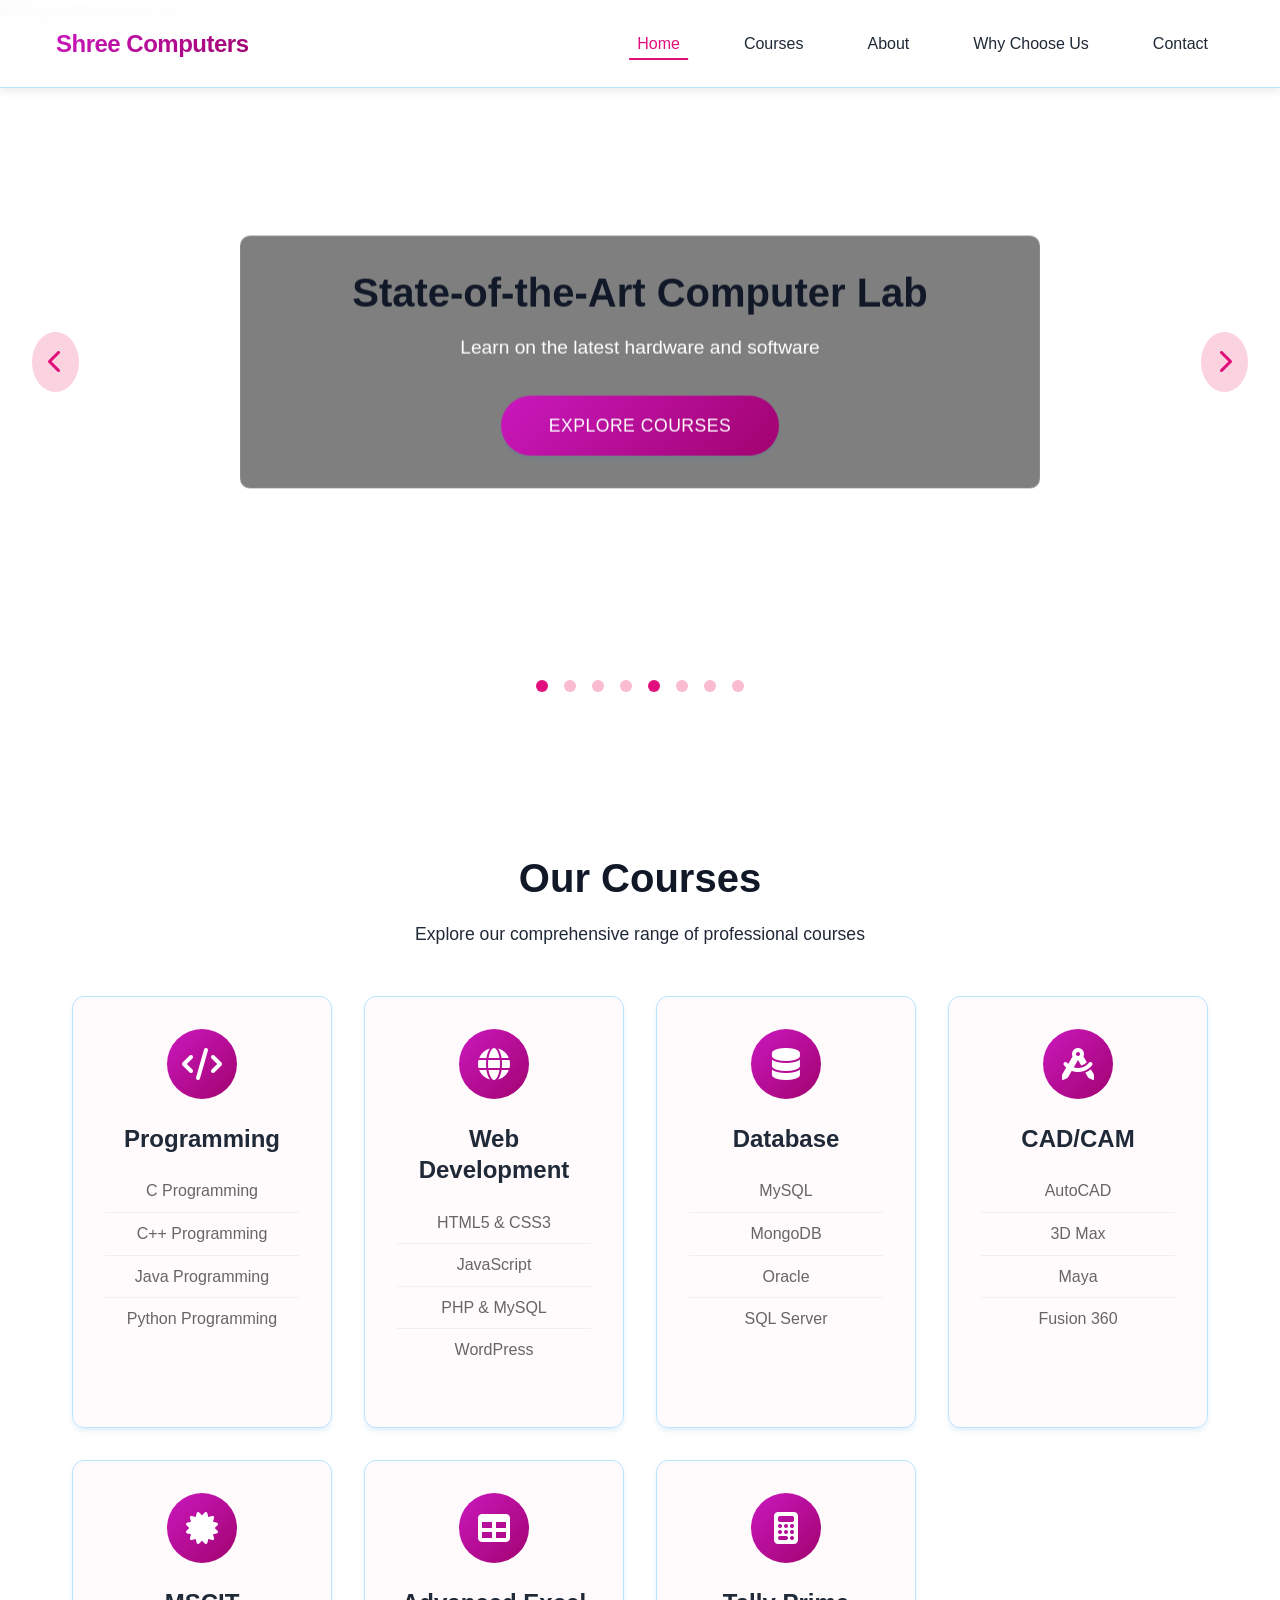
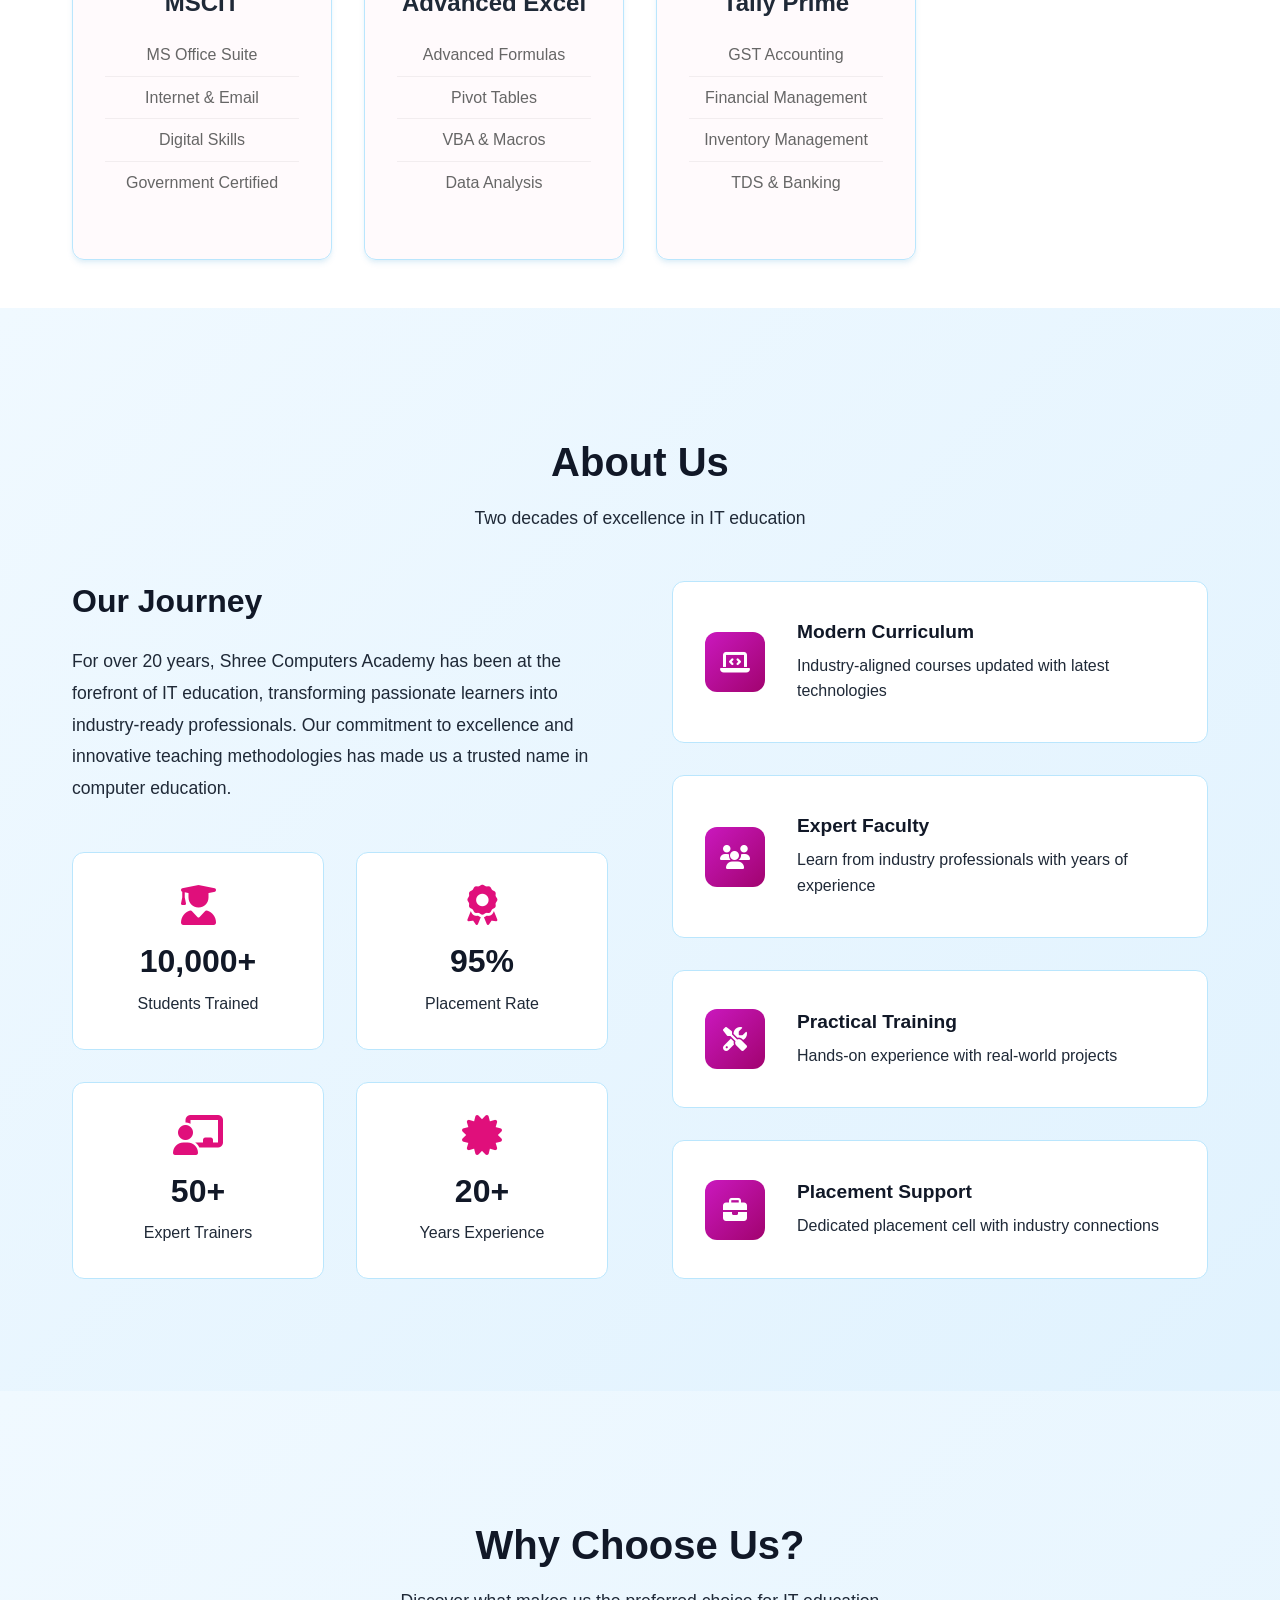
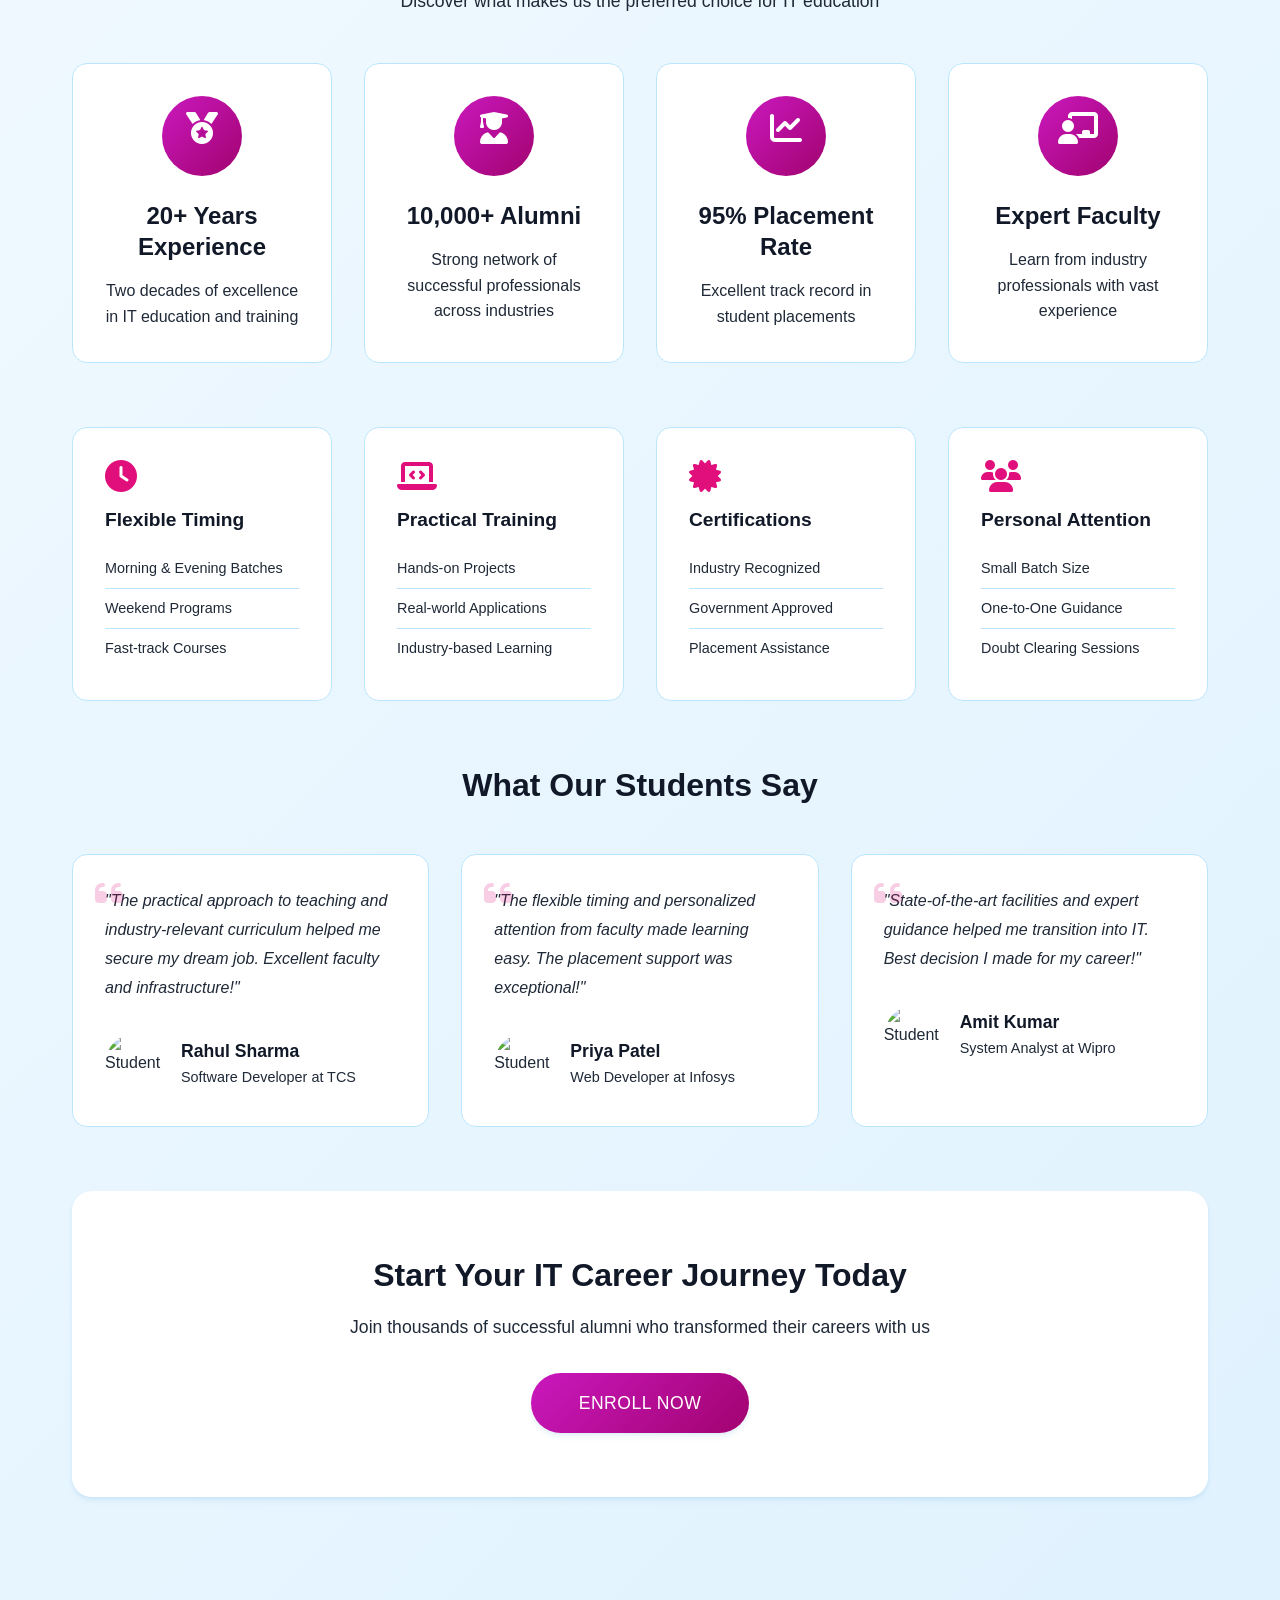
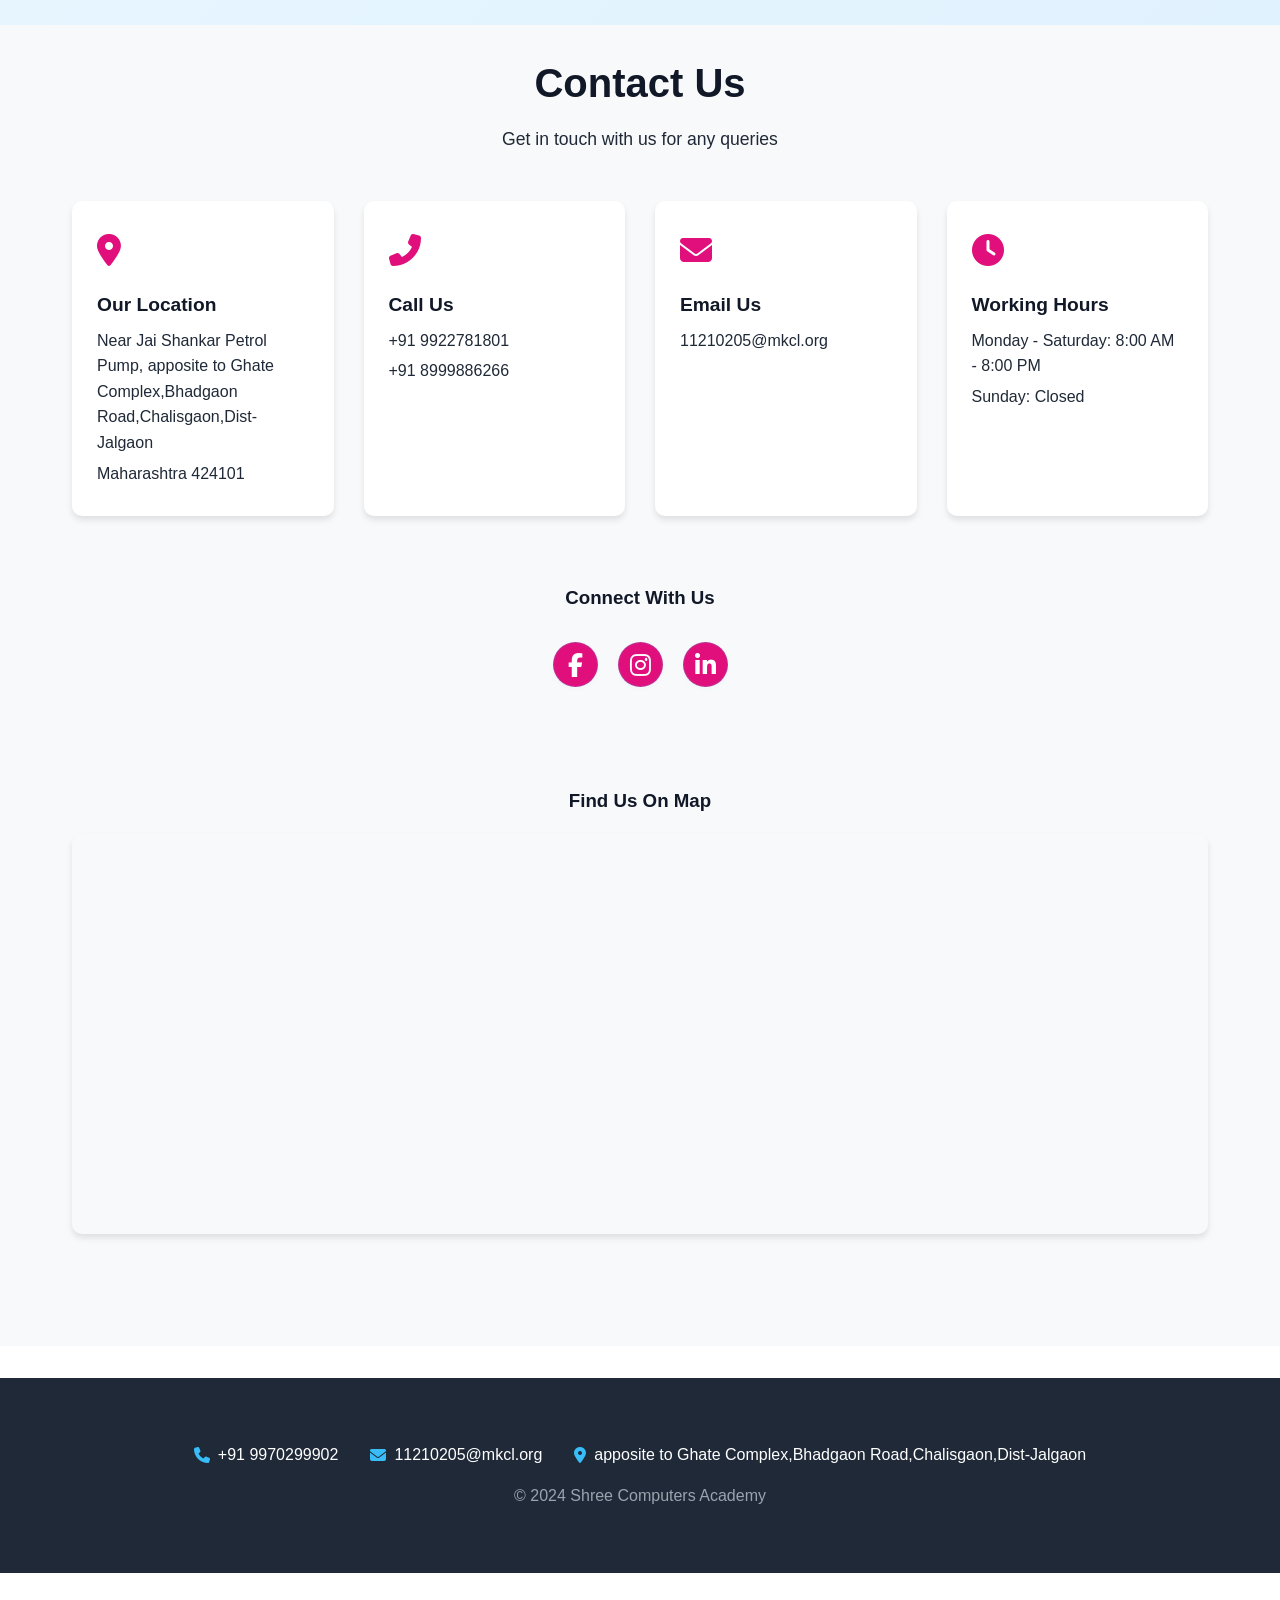
==== index.html @ 7643f3a6 "Add files via upload" ====
<!DOCTYPE html>
<html lang="en">
<head>
    <meta charset="UTF-8">
    <meta name="viewport" content="width=device-width, initial-scale=1.0">
    <title>Shree Computers Academy - Excellence in IT Education</title>
    <link rel="stylesheet" href="https://cdnjs.cloudflare.com/ajax/libs/font-awesome/6.5.1/css/all.min.css">
    <link rel="stylesheet" href="style.css">
</head>
<body>
    <!-- Navigation Bar -->
    <nav class="navbar">
        <div class="nav-container">
            <div class="logo">
                <h1>Shree Computers</h1>
            </div>
            <div class="menu-toggle" id="mobile-menu">
                <span></span>
                <span></span>
                <span></span>
            </div>
            <ul class="nav-menu">
                <li><a href="#home" class="active">Home</a></li>
                <li><a href="#courses">Courses</a></li>
                <li><a href="#about">About</a></li>
                <li><a href="#why-choose-us">Why Choose Us</a></li>
                <li><a href="#contact">Contact</a></li>
            </ul>
        </div>
    </nav>

    <!-- Hero Section with Image Slider -->
    <section class="hero" id="home">
        <div class="slider-container">
            <div class="slider">
                <div class="slide active">
                    <img src="https://images.unsplash.com/photo-1516321318423-f06f85e504b3" alt="Modern Computer Lab">
                    <div class="slide-content">
                        <h2>State-of-the-Art Computer Lab</h2>
                        <p>Learn on the latest hardware and software</p>
                        <a href="#courses" class="cta-button">Explore Courses</a>
                    </div>
                </div>
                <div class="slide">
                    <img src="https://images.unsplash.com/photo-1531297484001-80022131f5a1" alt="Modern Laptops">
                    <div class="slide-content">
                        <h2>Advanced Technology</h2>
                        <p>Experience hands-on learning with modern equipment</p>
                        <a href="#about" class="cta-button">Learn More</a>
                    </div>
                </div>
                <div class="slide">
                    <img src="https://images.unsplash.com/photo-1523240795612-9a054b0db644" alt="Students Learning">
                    <div class="slide-content">
                        <h2>Expert Guidance</h2>
                        <p>Learn from industry professionals</p>
                        <a href="#why-choose-us" class="cta-button">View Why Choose Us</a>
                    </div>
                </div>
                <div class="slide">
                    <img src="https://images.unsplash.com/photo-1581092160607-ee22621dd758" alt="Computer Training Lab">
                    <div class="slide-content">
                        <h2>Professional Training Environment</h2>
                        <p>Modern facilities for better learning</p>
                        <a href="#contact" class="cta-button">Contact Us</a>
                    </div>
                </div>
            </div>
            <button class="slider-btn prev"><i class="fas fa-chevron-left"></i></button>
            <button class="slider-btn next"><i class="fas fa-chevron-right"></i></button>
            <div class="slider-dots"></div>
        </div>
    </section>

    <!-- Courses Section -->
    <section id="courses" class="courses-section">
        <div class="container">
            <h2 class="section-title">Our Courses</h2>
            <p class="section-subtitle">Explore our comprehensive range of professional courses</p>
            
            <div class="courses-grid">
                <div class="course-card">
                    <div class="course-icon">
                        <i class="fas fa-code"></i>
                    </div>
                    <h3>Programming</h3>
                    <ul class="course-features">
                        <li>C Programming</li>
                        <li>C++ Programming</li>
                        <li>Java Programming</li>
                        <li>Python Programming</li>
                    </ul>
                </div>

                <div class="course-card">
                    <div class="course-icon">
                        <i class="fas fa-globe"></i>
                    </div>
                    <h3>Web Development</h3>
                    <ul class="course-features">
                        <li>HTML5 & CSS3</li>
                        <li>JavaScript</li>
                        <li>PHP & MySQL</li>
                        <li>WordPress</li>
                    </ul>
                </div>

                <div class="course-card">
                    <div class="course-icon">
                        <i class="fas fa-database"></i>
                    </div>
                    <h3>Database</h3>
                    <ul class="course-features">
                        <li>MySQL</li>
                        <li>MongoDB</li>
                        <li>Oracle</li>
                        <li>SQL Server</li>
                    </ul>
                </div>

                <div class="course-card">
                    <div class="course-icon">
                        <i class="fas fa-drafting-compass"></i>
                    </div>
                    <h3>CAD/CAM</h3>
                    <ul class="course-features">
                        <li>AutoCAD</li>
                        <li>3D Max</li>
                        <li>Maya</li>
                        <li>Fusion 360</li>
                    </ul>
                </div>

                <div class="course-card">
                    <div class="course-icon">
                        <i class="fas fa-certificate"></i>
                    </div>
                    <h3>MSCIT</h3>
                    <ul class="course-features">
                        <li>MS Office Suite</li>
                        <li>Internet & Email</li>
                        <li>Digital Skills</li>
                        <li>Government Certified</li>
                    </ul>
                </div>

                <div class="course-card">
                    <div class="course-icon">
                        <i class="fas fa-table"></i>
                    </div>
                    <h3>Advanced Excel</h3>
                    <ul class="course-features">
                        <li>Advanced Formulas</li>
                        <li>Pivot Tables</li>
                        <li>VBA & Macros</li>
                        <li>Data Analysis</li>
                    </ul>
                </div>

                <div class="course-card">
                    <div class="course-icon">
                        <i class="fas fa-calculator"></i>
                    </div>
                    <h3>Tally Prime</h3>
                    <ul class="course-features">
                        <li>GST Accounting</li>
                        <li>Financial Management</li>
                        <li>Inventory Management</li>
                        <li>TDS & Banking</li>
                    </ul>
                </div>
            </div>
        </div>
    </section>

    <!-- About Section -->
    <section id="about" class="about-section">
        <div class="container">
            <h2 class="section-title">About Us</h2>
            <p class="section-subtitle">Two decades of excellence in IT education</p>

            <div class="about-grid">
                <!-- Experience Column -->
                <div class="about-content">
                    <h3>Our Journey</h3>
                    <p class="about-description">
                        For over 20 years, Shree Computers Academy has been at the forefront of IT education, 
                        transforming passionate learners into industry-ready professionals. Our commitment to 
                        excellence and innovative teaching methodologies has made us a trusted name in computer education.
                    </p>
                    
                    <div class="achievements">
                        <div class="achievement-card">
                            <i class="fas fa-user-graduate"></i>
                            <h4>10,000+</h4>
                            <p>Students Trained</p>
                        </div>
                        <div class="achievement-card">
                            <i class="fas fa-award"></i>
                            <h4>95%</h4>
                            <p>Placement Rate</p>
                        </div>
                        <div class="achievement-card">
                            <i class="fas fa-chalkboard-teacher"></i>
                            <h4>50+</h4>
                            <p>Expert Trainers</p>
                        </div>
                        <div class="achievement-card">
                            <i class="fas fa-certificate"></i>
                            <h4>20+</h4>
                            <p>Years Experience</p>
                        </div>
                    </div>
                </div>

                <!-- Features Column -->
                <div class="about-features">
                    <div class="feature-card">
                        <div class="feature-icon">
                            <i class="fas fa-laptop-code"></i>
                        </div>
                        <div class="feature-content">
                            <h4>Modern Curriculum</h4>
                            <p>Industry-aligned courses updated with latest technologies</p>
                        </div>
                    </div>

                    <div class="feature-card">
                        <div class="feature-icon">
                            <i class="fas fa-users"></i>
                        </div>
                        <div class="feature-content">
                            <h4>Expert Faculty</h4>
                            <p>Learn from industry professionals with years of experience</p>
                        </div>
                    </div>

                    <div class="feature-card">
                        <div class="feature-icon">
                            <i class="fas fa-tools"></i>
                        </div>
                        <div class="feature-content">
                            <h4>Practical Training</h4>
                            <p>Hands-on experience with real-world projects</p>
                        </div>
                    </div>

                    <div class="feature-card">
                        <div class="feature-icon">
                            <i class="fas fa-briefcase"></i>
                        </div>
                        <div class="feature-content">
                                <h4>Placement Support</h4>
                            <p>Dedicated placement cell with industry connections</p>
                        </div>
                    </div>
                </div>
            </div>

            
    </section>

    <!-- Why Choose Us Section -->
    <section id="why-choose-us" class="why-choose-section">
        <div class="container">
            <h2 class="section-title">Why Choose Us?</h2>
            <p class="section-subtitle">Discover what makes us the preferred choice for IT education</p>

            <!-- Key Benefits -->
            <div class="benefits-container">
                <div class="benefits-grid">
                    <div class="benefit-card">
                        <div class="benefit-icon">
                            <i class="fas fa-medal"></i>
                        </div>
                        <h3>20+ Years Experience</h3>
                        <p>Two decades of excellence in IT education and training</p>
                    </div>

                    <div class="benefit-card">
                        <div class="benefit-icon">
                            <i class="fas fa-user-graduate"></i>
                        </div>
                        <h3>10,000+ Alumni</h3>
                        <p>Strong network of successful professionals across industries</p>
                    </div>

                    <div class="benefit-card">
                        <div class="benefit-icon">
                            <i class="fas fa-chart-line"></i>
                        </div>
                        <h3>95% Placement Rate</h3>
                        <p>Excellent track record in student placements</p>
                    </div>

                    <div class="benefit-card">
                        <div class="benefit-icon">
                            <i class="fas fa-chalkboard-teacher"></i>
                        </div>
                        <h3>Expert Faculty</h3>
                        <p>Learn from industry professionals with vast experience</p>
                    </div>
                </div>
            </div>

            <!-- Features Grid -->
            <div class="features-container">
                <div class="features-grid">
                    <div class="feature-item">
                        <i class="fas fa-clock"></i>
                        <h4>Flexible Timing</h4>
                        <ul>
                            <li>Morning & Evening Batches</li>
                            <li>Weekend Programs</li>
                            <li>Fast-track Courses</li>
                        </ul>
                    </div>

                    <div class="feature-item">
                        <i class="fas fa-laptop-code"></i>
                        <h4>Practical Training</h4>
                        <ul>
                            <li>Hands-on Projects</li>
                            <li>Real-world Applications</li>
                            <li>Industry-based Learning</li>
                        </ul>
                    </div>

                    <div class="feature-item">
                        <i class="fas fa-certificate"></i>
                        <h4>Certifications</h4>
                        <ul>
                            <li>Industry Recognized</li>
                            <li>Government Approved</li>
                            <li>Placement Assistance</li>
                        </ul>
                    </div>

                    <div class="feature-item">
                        <i class="fas fa-users"></i>
                        <h4>Personal Attention</h4>
                        <ul>
                            <li>Small Batch Size</li>
                            <li>One-to-One Guidance</li>
                            <li>Doubt Clearing Sessions</li>
                        </ul>
                    </div>
                </div>
            </div>

            <!-- Testimonial Section -->
            <div class="testimonials">
                <h3>What Our Students Say</h3>
                <div class="testimonials-grid">
                    <div class="testimonial-card">
                        <div class="testimonial-content">
                            <i class="fas fa-quote-left"></i>
                            <p>"The practical approach to teaching and industry-relevant curriculum helped me secure my dream job. Excellent faculty and infrastructure!"</p>
                        </div>
                        <div class="testimonial-author">
                            <img src="https://randomuser.me/api/portraits/men/1.jpg" alt="Student">
                            <div class="author-info">
                                <h4>Rahul Sharma</h4>
                                <p>Software Developer at TCS</p>
                            </div>
                        </div>
                    </div>

                    <div class="testimonial-card">
                        <div class="testimonial-content">
                            <i class="fas fa-quote-left"></i>
                            <p>"The flexible timing and personalized attention from faculty made learning easy. The placement support was exceptional!"</p>
                        </div>
                        <div class="testimonial-author">
                            <img src="https://randomuser.me/api/portraits/women/1.jpg" alt="Student">
                            <div class="author-info">
                                <h4>Priya Patel</h4>
                                <p>Web Developer at Infosys</p>
                            </div>
                        </div>
                    </div>

                    <div class="testimonial-card">
                        <div class="testimonial-content">
                            <i class="fas fa-quote-left"></i>
                            <p>"State-of-the-art facilities and expert guidance helped me transition into IT. Best decision I made for my career!"</p>
                        </div>
                        <div class="testimonial-author">
                            <img src="https://randomuser.me/api/portraits/men/2.jpg" alt="Student">
                            <div class="author-info">
                                <h4>Amit Kumar</h4>
                                <p>System Analyst at Wipro</p>
                            </div>
                        </div>
                    </div>
                </div>
            </div>

            <!-- Call to Action -->
            <div class="cta-container">
                <h3>Start Your IT Career Journey Today</h3>
                <p>Join thousands of successful alumni who transformed their careers with us</p>
                <a href="#contact" class="cta-button">Enroll Now</a>
            </div>
        </div>
    </section>

    <!-- Contact Section -->
    <section id="contact" class="contact-section">
        <div class="container">
            <h2 class="section-title">Contact Us</h2>
            <p class="section-subtitle">Get in touch with us for any queries</p>

            <div class="contact-wrapper">
                <!-- Contact Information Cards -->
                <div class="contact-info-grid">
                    <div class="info-card">
                        <div class="info-icon">
                            <i class="fas fa-map-marker-alt"></i>
                        </div>
                        <div class="info-content">
                            <h3>Our Location</h3>
                            <p>Near Jai Shankar Petrol Pump, apposite to Ghate Complex,Bhadgaon Road,Chalisgaon,Dist-Jalgaon</p>
                            <p>Maharashtra 424101</p>
                        </div>
                    </div>

                    <div class="info-card">
                        <div class="info-icon">
                            <i class="fas fa-phone-alt"></i>
                        </div>
                        <div class="info-content">
                            <h3>Call Us</h3>
                            <p>+91 9922781801</p>
                            <p>+91 8999886266</p>
                        </div>
                    </div>

                    <div class="info-card">
                        <div class="info-icon">
                            <i class="fas fa-envelope"></i>
                        </div>
                        <div class="info-content">
                            <h3>Email Us</h3>
                            <p>11210205@mkcl.org</p>
                            
                        </div>
                    </div>

                    <div class="info-card">
                        <div class="info-icon">
                            <i class="fas fa-clock"></i>
                        </div>
                        <div class="info-content">
                            <h3>Working Hours</h3>
                            <p>Monday - Saturday: 8:00 AM - 8:00 PM</p>
                            <p>Sunday: Closed</p>
                        </div>
                    </div>
                </div>

                <!-- Social Media Links -->
                <div class="social-media-section">
                    <h3>Connect With Us</h3>
                    <div class="social-links">
                        <a href="#" class="social-link" title="Facebook">
                            <i class="fab fa-facebook-f"></i>
                        </a>
                        <a href="#" class="social-link" title="Instagram">
                            <i class="fab fa-instagram"></i>
                        </a>
                       
                        <a href="#" class="social-link" title="LinkedIn">
                            <i class="fab fa-linkedin-in"></i>
                        </a>
                       
                    </div>
                </div>

                <!-- Map Section -->
                <div class="map-section">
                    <h3>Find Us On Map</h3>
                    <div class="map-container">
                        <iframe 
                            src="https://www.google.com/maps/embed?pb=!1m18!1m12!1m3!1d3721.1234567890123!2d72.12345678901234!3d21.123456789012345!2m3!1f0!2f0!3f0!3m2!1i1024!2i768!4f13.1!3m3!1m2!1s0x0%3A0x0!2zMjHCsDA3JzM0LjQiTiA3MsKwMDcnNDUuNiJF!5e0!3m2!1sen!2sin!4v1234567890123!5m2!1sen!2sin" 
                            width="100%" 
                            height="400" 
                            style="border:0;" 
                            allowfullscreen="" 
                            loading="lazy" 
                            referrerpolicy="no-referrer-when-downgrade">
                        </iframe>
                    </div>
                </div>
            </div>
        </div>
    </section>

    <!-- Simple Footer -->
    <footer class="simple-footer">
        <div class="container">
            <div class="footer-info">
                <p><i class="fas fa-phone"></i> +91 9970299902</p>
                <p><i class="fas fa-envelope"></i> 11210205@mkcl.org</p>
                <p><i class="fas fa-map-marker-alt"></i> apposite to Ghate Complex,Bhadgaon Road,Chalisgaon,Dist-Jalgaon</p>
            </div>
            <p class="copyright">&copy; 2024 Shree Computers Academy</p>
        </div>
    </footer>

    <script src="script.js"></script>
</body>
</html>
---- style.css ----
/* CSS Variables */
:root {
    --primary-color: #e00f7b;
    /* --primary-color: #0284c7; */
    --secondary-color: #870b68;
    --accent-color: #8b1142;
    --text-color: #1f2937;
    --light-text: #ffffff;
    --dark-color: #111827;
    --background-color: #f0f9ff;
    --light-bg: #e0f2fe;
    --border-color: #bae6fd;
    --success-color: #10b981;
    --warning-color: #f59e0b;
    --error-color: #ef4444;
    --gradient-start: #ca18be;
    --gradient-end: #a1036f;
    --gradient-accent: #7d0c77;
    --card-shadow: 0 4px 6px -1px rgba(2, 132, 199, 0.1), 0 2px 4px -1px rgba(2, 132, 199, 0.06);
    --hover-shadow: 0 10px 15px -3px rgba(2, 132, 199, 0.1), 0 4px 6px -2px rgba(2, 132, 199, 0.05);
    --transition: all 0.3s ease-in-out;
}

/* Enhanced Typography */
body {
    font-family: 'Inter', 'Segoe UI', Tahoma, Geneva, Verdana, sans-serif;
    line-height: 1.6;
    color: var(--text-color);
    background-color: #ffffff;
}

h1, h2, h3, h4, h5, h6 {
    font-weight: 600;
    line-height: 1.3;
    color: var(--dark-color);
}

/* Professional Navbar */
.navbar {
    background-color: rgba(255, 255, 255, 0.98);
    box-shadow: 0 2px 10px rgba(0, 0, 0, 0.05);
    padding: 0.75rem 0;
}

.nav-container {
    max-width: 1280px;
    padding: 0 2rem;
}

.logo h1 {
    font-size: 1.75rem;
    letter-spacing: -0.5px;
}

.nav-menu a {
    font-weight: 500;
    padding: 0.5rem 1rem;
    border-radius: 6px;
    transition: all 0.3s ease;
}

.nav-menu a:hover {
    background-color: var(--background-color);
    color: var(--primary-color);
}

/* Enhanced Hero Section */
.hero {
    height: 85vh;
    min-height: 600px;
}

.slide-content {
    max-width: 900px;
    background: rgba(0, 0, 0, 0.4);
    backdrop-filter: blur(8px);
    border: 1px solid rgba(255, 255, 255, 0.1);
    padding: 2.5rem;
}

.slide-content h2 {
    font-size: 3rem;
    font-weight: 700;
    margin-bottom: 1.5rem;
    line-height: 1.2;
}

.slide-content p {
    font-size: 1.25rem;
    margin-bottom: 2rem;
    opacity: 0.9;
}

/* Professional Course Cards */
.course-card {
    background: #ffffff;
    border-radius: 12px;
    padding: 2rem;
    transition: all 0.3s ease;
    border: 1px solid var(--border-color);
}

.course-card:hover {
    transform: translateY(-5px);
    box-shadow: var(--hover-shadow);
}

.course-icon {
    width: 80px;
    height: 80px;
    margin-bottom: 2rem;
}

.course-card h3 {
    font-size: 1.5rem;
    margin-bottom: 1.5rem;
    color: var(--dark-color);
}

.course-features {
    margin-bottom: 2rem;
}

.course-features li {
    padding: 0.75rem 0;
    color: var(--text-color);
    border-bottom: 1px solid var(--border-color);
}

.course-features li:last-child {
    border-bottom: none;
}

/* Professional Footer */
.footer {
    background: linear-gradient(135deg, #f8fafc 0%, #f1f5f9 100%);
    padding-top: 5rem;
}

.footer-section {
    background: #ffffff;
    border-radius: 16px;
    padding: 2rem;
    box-shadow: var(--card-shadow);
}

.footer-logo h2 {
    font-size: 2rem;
    margin-bottom: 1rem;
}

.contact-info p {
    display: flex;
    align-items: center;
    gap: 1rem;
    margin-bottom: 1rem;
}

.social-links {
    display: flex;
    gap: 1rem;
    margin-top: 2rem;
}

.social-link {
    width: 45px;
    height: 45px;
    border-radius: 12px;
    background: var(--background-color);
    display: flex;
    align-items: center;
    justify-content: center;
    transition: all 0.3s ease;
}

.social-link:hover {
    background: var(--primary-color);
    color: white;
    transform: translateY(-3px);
}

.footer-bottom {
    margin-top: 4rem;
    padding: 2rem 0;
    border-top: 1px solid var(--border-color);
}

/* Responsive Improvements */
@media (max-width: 768px) {
    .nav-container {
        padding: 0 1rem;
    }

    .slide-content {
        padding: 2rem;
        width: 90%;
    }

    .slide-content h2 {
        font-size: 2rem;
    }

    .footer-section {
        margin-bottom: 2rem;
    }
}

/* Button Styles */
.cta-button {
    padding: 1rem 2rem;
    font-weight: 500;
    border-radius: 8px;
    text-transform: uppercase;
    letter-spacing: 0.5px;
    font-size: 0.9rem;
}

/* Section Titles */
.section-title {
    font-size: 2.5rem;
    font-weight: 700;
    margin-bottom: 1rem;
    text-align: center;
}

.section-subtitle {
    font-size: 1.1rem;
    color: #64748b;
    text-align: center;
    max-width: 700px;
    margin: 0 auto 4rem;
}

/* Container Width */
.container {
    max-width: 1280px;
    margin: 0 auto;
    padding: 0 2rem;
}

/* Section Spacing */
section {
    padding: 6rem 0;
}

/* Reset and Base Styles */
* {
    margin: 0;
    padding: 0;
    box-sizing: border-box;
}

body {
    line-height: 1.6;
    color: var(--text-color);
    overflow-x: hidden;
}

/* Navbar Styles */
.navbar {
    position: fixed;
    top: 0;
    left: 0;
    width: 100%;
    background-color: rgba(255, 255, 255, 0.95);
    box-shadow: 0 2px 10px rgba(0, 0, 0, 0.1);
    z-index: 1000;
    backdrop-filter: blur(10px);
    border-bottom: 1px solid var(--border-color);
}

.nav-container {
    max-width: 1200px;
    margin: 0 auto;
    padding: 1rem;
    display: flex;
    justify-content: space-between;
    align-items: center;
}

.logo h1 {
    font-size: 1.5rem;
    color: var(--primary-color);
    font-weight: 700;
    background: linear-gradient(135deg, var(--gradient-start) 0%, var(--gradient-end) 100%);
    -webkit-background-clip: text;
    -webkit-text-fill-color: transparent;
}

.nav-menu {
    display: flex;
    list-style: none;
    gap: 2rem;
}

.nav-menu a {
    text-decoration: none;
    color: var(--text-color);
    font-weight: 500;
    transition: var(--transition);
    position: relative;
}

.nav-menu a::after {
    content: '';
    position: absolute;
    bottom: -5px;
    left: 0;
    width: 0;
    height: 2px;
    background-color: var(--primary-color);
    transition: var(--transition);
}

.nav-menu a:hover::after,
.nav-menu a.active::after {
    width: 100%;
}

.menu-toggle {
    display: none;
    flex-direction: column;
    gap: 6px;
    cursor: pointer;
}

.menu-toggle span {
    width: 30px;
    height: 2px;
    background-color: var(--text-color);
    transition: var(--transition);
}

/* Hero Section and Slider Styles */
.hero {
    height: 100vh;
    position: relative;
    overflow: hidden;
}

.slider-container {
    width: 100%;
    height: 100%;
    position: relative;
}

.slider {
    width: 100%;
    height: 100%;
    position: relative;
}

.slide {
    position: absolute;
    top: 0;
    left: 0;
    width: 100%;
    height: 100%;
    opacity: 0;
    transition: opacity 0.5s ease-in-out;
}

.slide.active {
    opacity: 1;
}

.slide img {
    width: 100%;
    height: 100%;
    object-fit: cover;
}

.slide-content {
    position: absolute;
    top: 50%;
    left: 50%;
    transform: translate(-50%, -50%);
    text-align: center;
    color: var(--light-text);
    max-width: 800px;
    width: 90%;
    padding: 2rem;
    background: rgba(0, 0, 0, 0.5);
    border-radius: 10px;
    backdrop-filter: blur(5px);
}

.slide-content h2 {
    font-size: 2.5rem;
    margin-bottom: 1rem;
    animation: slideUp 0.5s ease forwards;
}

.slide-content p {
    font-size: 1.2rem;
    margin-bottom: 2rem;
    animation: slideUp 0.5s ease forwards;
    animation-delay: 0.2s;
}

.cta-button {
    display: inline-block;
    padding: 1rem 2rem;
    background: linear-gradient(135deg, var(--gradient-start) 0%, var(--gradient-end) 100%);
    color: var(--light-text);
    text-decoration: none;
    border-radius: 5px;
    transition: var(--transition);
    animation: slideUp 0.5s ease forwards;
    animation-delay: 0.4s;
    border: none;
    box-shadow: var(--card-shadow);
}

.cta-button:hover {
    background: linear-gradient(135deg, var(--gradient-end) 0%, var(--gradient-start) 100%);
    box-shadow: var(--hover-shadow);
    transform: translateY(-2px);
}

.slider-btn {
    position: absolute;
    top: 50%;
    transform: translateY(-50%);
    background: rgba(233, 30, 99, 0.2);
    color: var(--primary-color);
    padding: 1rem;
    border: none;
    cursor: pointer;
    font-size: 1.5rem;
    border-radius: 50%;
    backdrop-filter: blur(5px);
    transition: var(--transition);
}

.slider-btn:hover {
    background: var(--primary-color);
    color: white;
}

.prev {
    left: 2rem;
}

.next {
    right: 2rem;
}

.slider-dots {
    position: absolute;
    bottom: 2rem;
    left: 50%;
    transform: translateX(-50%);
    display: flex;
    gap: 1rem;
}

.dot {
    width: 12px;
    height: 12px;
    background: rgba(233, 30, 99, 0.3);
    border-radius: 50%;
    cursor: pointer;
    transition: var(--transition);
}

.dot.active {
    background: var(--primary-color);
}

/* Animations */
@keyframes slideUp {
    from {
        opacity: 0;
        transform: translateY(30px);
    }
    to {
        opacity: 1;
        transform: translateY(0);
    }
}

/* Responsive Design */
@media (max-width: 768px) {
    .menu-toggle {
        display: flex;
    }

    .nav-menu {
        position: fixed;
        top: 70px;
        left: -100%;
        width: 100%;
        height: calc(100vh - 70px);
        background-color: rgba(255, 255, 255, 0.95);
        flex-direction: column;
        align-items: center;
        padding: 2rem;
        transition: var(--transition);
        backdrop-filter: blur(10px);
    }

    .nav-menu.active {
        left: 0;
    }

    .slide-content h2 {
        font-size: 2rem;
    }

    .slide-content p {
        font-size: 1rem;
    }

    .slider-btn {
        padding: 0.8rem;
        font-size: 1.2rem;
    }
}

/* Container */
.container {
    max-width: 1200px;
    margin: 0 auto;
    padding: 2rem;
}

/* Section Styles */
.section-title {
    text-align: center;
    font-size: 2.5rem;
    color: var(--dark-color);
    margin-bottom: 1rem;
}

.section-subtitle {
    text-align: center;
    font-size: 1.1rem;
    color: var(--text-color);
    margin-bottom: 3rem;
}

/* Courses Section */
.courses {
    padding: 6rem 0;
    background-color: transparent;
}

.courses-grid {
    display: grid;
    grid-template-columns: repeat(auto-fit, minmax(250px, 1fr));
    gap: 2rem;
    margin-top: 3rem;
}

.course-card {
    background: #ffffff;
    border-radius: 12px;
    padding: 2rem;
    text-align: center;
    box-shadow: var(--card-shadow);
    transition: var(--transition);
    border: 1px solid var(--border-color);
}

.course-card:hover {
    transform: translateY(-5px);
    box-shadow: var(--hover-shadow);
    border-color: var(--accent-color);
}

.course-icon {
    width: 70px;
    height: 70px;
    background: linear-gradient(135deg, var(--gradient-start) 0%, var(--gradient-end) 100%);
    border-radius: 50%;
    display: flex;
    align-items: center;
    justify-content: center;
    margin: 0 auto 1.5rem;
}

.course-icon i {
    font-size: 2rem;
    color: white;
}

.course-card h3 {
    color: var(--text-color);
    font-size: 1.5rem;
    margin-bottom: 1rem;
}

.course-features {
    list-style: none;
    margin-bottom: 1.5rem;
}

.course-features li {
    padding: 0.5rem 0;
    color: #666;
    border-bottom: 1px solid rgba(0, 0, 0, 0.05);
}

.course-features li:last-child {
    border-bottom: none;
}

.course-btn {
    display: inline-block;
    padding: 0.8rem 1.5rem;
    background: linear-gradient(135deg, var(--gradient-start) 0%, var(--gradient-end) 100%);
    color: white;
    text-decoration: none;
    border-radius: 8px;
    transition: var(--transition);
    font-weight: 500;
    text-transform: uppercase;
    letter-spacing: 0.5px;
    font-size: 0.9rem;
}

.course-btn:hover {
    background: linear-gradient(135deg, var(--gradient-end) 0%, var(--gradient-start) 100%);
    transform: translateY(-2px);
    box-shadow: var(--hover-shadow);
}

/* Facilities Section */
.facilities {
    padding: 6rem 0;
    background-color: white;
}

.facilities-grid {
    display: grid;
    grid-template-columns: repeat(auto-fit, minmax(280px, 1fr));
    gap: 2rem;
    margin-bottom: 3rem;
}

.facility-card {
    border-radius: 10px;
    overflow: hidden;
    position: relative;
    box-shadow: 0 4px 6px rgba(0, 0, 0, 0.1);
}

.facility-image {
    position: relative;
    height: 250px;
    overflow: hidden;
}

.facility-image img {
    width: 100%;
    height: 100%;
    object-fit: cover;
    transition: var(--transition);
}

.facility-overlay {
    position: absolute;
    bottom: 0;
    left: 0;
    right: 0;
    background: linear-gradient(to top, rgba(0,0,0,0.8), transparent);
    padding: 1.5rem;
    color: white;
    transform: translateY(100%);
    transition: var(--transition);
}

.facility-card:hover .facility-overlay {
    transform: translateY(0);
}

.facility-card:hover .facility-image img {
    transform: scale(1.1);
}

.facility-overlay h3 {
    font-size: 1.5rem;
    margin-bottom: 0.5rem;
}

.facilities-features {
    display: grid;
    grid-template-columns: repeat(auto-fit, minmax(200px, 1fr));
    gap: 2rem;
    text-align: center;
}

.feature {
    padding: 1.5rem;
    background: var(--background-color);
    border-radius: 10px;
    transition: var(--transition);
}

.feature:hover {
    transform: translateY(-5px);
}

.feature i {
    font-size: 2rem;
    color: var(--primary-color);
    margin-bottom: 1rem;
}

.feature h4 {
    color: var(--text-color);
    font-size: 1.2rem;
}

/* Additional Responsive Styles */
@media (max-width: 768px) {
    .section-title {
        font-size: 2rem;
    }

    .courses-grid,
    .facilities-grid {
        grid-template-columns: 1fr;
    }

    .facilities-features {
        grid-template-columns: repeat(2, 1fr);
    }
}

@media (max-width: 480px) {
    .facilities-features {
        grid-template-columns: 1fr;
    }
}

/* Basic Facilities Section */
.basic-facilities {
    padding: 6rem 0;
    background: linear-gradient(135deg, var(--background-color), var(--light-bg));
}

.facilities-container {
    display: flex;
    flex-direction: column;
    gap: 3rem;
}

.facilities-category {
    background: white;
    border-radius: 15px;
    padding: 2rem;
    box-shadow: 0 10px 30px rgba(0, 0, 0, 0.05);
    transition: transform 0.3s ease;
}

.facilities-category:hover {
    transform: translateY(-5px);
}

.category-title {
    display: flex;
    align-items: center;
    gap: 1rem;
    font-size: 1.5rem;
    color: var(--primary-color);
    margin-bottom: 2rem;
    padding-bottom: 1rem;
    border-bottom: 2px solid #e9ecef;
}

.category-title i {
    font-size: 1.8rem;
}

.facilities-grid {
    display: grid;
    grid-template-columns: repeat(auto-fit, minmax(280px, 1fr));
    gap: 2rem;
}

.facility-item {
    padding: 1.5rem;
    background: white;
    border-radius: 10px;
    text-align: center;
    transition: all 0.3s ease;
    border: 1px solid var(--border-color);
}

.facility-item:hover {
    border-color: var(--accent-color);
    transform: translateY(-5px);
}

.facility-item i {
    font-size: 2rem;
    color: var(--primary-color);
    margin-bottom: 1rem;
    transition: transform 0.3s ease;
}

.facility-item:hover i {
    transform: scale(1.1);
}

.facility-item h4 {
    color: var(--text-color);
    font-size: 1.2rem;
    margin-bottom: 0.5rem;
}

.facility-item p {
    color: #6c757d;
    font-size: 0.9rem;
    line-height: 1.5;
}

/* Responsive Design for Basic Facilities */
@media (max-width: 768px) {
    .basic-facilities {
        padding: 4rem 0;
    }

    .facilities-category {
        padding: 1.5rem;
    }

    .category-title {
        font-size: 1.3rem;
    }

    .facilities-grid {
        grid-template-columns: 1fr;
        gap: 1rem;
    }

    .facility-item {
        padding: 1.2rem;
    }
}

@media (max-width: 480px) {
    .category-title {
        font-size: 1.2rem;
    }

    .facility-item h4 {
        font-size: 1.1rem;
    }

    .facility-item p {
        font-size: 0.85rem;
    }
}

/* Footer Styles */
.footer {
    background: linear-gradient(135deg, #f0f9ff 0%, #e0f2fe 100%);
    color: #0f172a;
    padding: 4rem 0 0 0;
    position: relative;
    overflow: hidden;
}

.footer::before {
    content: '';
    position: absolute;
    top: 0;
    left: 0;
    right: 0;
    height: 4px;
    background: linear-gradient(90deg, #38bdf8, #818cf8, #38bdf8);
    background-size: 200% 100%;
    animation: gradientMove 5s linear infinite;
}

@keyframes gradientMove {
    0% { background-position: 0% 0%; }
    100% { background-position: 200% 0%; }
}

.footer-content {
    display: grid;
    grid-template-columns: repeat(auto-fit, minmax(250px, 1fr));
    gap: 3rem;
    margin-bottom: 3rem;
    position: relative;
}

.footer-section {
    display: flex;
    flex-direction: column;
    gap: 1.5rem;
    background: rgba(255, 255, 255, 0.9);
    padding: 1.5rem;
    border-radius: 12px;
    backdrop-filter: blur(10px);
    border: 1px solid rgba(56, 189, 248, 0.1);
    box-shadow: 0 4px 6px -1px rgba(56, 189, 248, 0.05);
}

.footer-logo h2 {
    font-size: 1.8rem;
    margin-bottom: 0.5rem;
    background: linear-gradient(135deg, #0284c7, #38bdf8);
    -webkit-background-clip: text;
    -webkit-text-fill-color: transparent;
    text-shadow: 0 0 20px rgba(56, 189, 248, 0.2);
}

.footer-logo p {
    color: #334155;
    font-size: 0.9rem;
}

.contact-info p {
    display: flex;
    align-items: center;
    gap: 0.8rem;
    color: #334155;
    margin-bottom: 0.8rem;
    font-size: 0.9rem;
    transition: var(--transition);
}

.contact-info p:hover {
    color: #0284c7;
    transform: translateX(5px);
}

.contact-info i {
    color: #38bdf8;
    font-size: 1.2rem;
}

.footer-section h3 {
    color: #0f172a;
    font-size: 1.3rem;
    margin-bottom: 1rem;
    position: relative;
    padding-bottom: 0.5rem;
}

.footer-section h3::after {
    content: '';
    position: absolute;
    left: 0;
    bottom: 0;
    width: 50px;
    height: 2px;
    background: linear-gradient(90deg, #38bdf8, #60a5fa);
}

.footer-links {
    list-style: none;
    display: flex;
    flex-direction: column;
    gap: 0.8rem;
}

.footer-links a {
    color: #334155;
    text-decoration: none;
    font-size: 0.9rem;
    transition: all 0.3s ease;
    display: flex;
    align-items: center;
    gap: 0.5rem;
}

.footer-links a:hover {
    color: #0284c7;
    transform: translateX(5px);
}

.social-links {
    display: flex;
    gap: 1rem;
    margin-bottom: 2rem;
}

.social-link {
    width: 40px;
    height: 40px;
    border-radius: 12px;
    background: rgba(255, 255, 255, 0.95);
    display: flex;
    align-items: center;
    justify-content: center;
    color: #38bdf8;
    text-decoration: none;
    transition: all 0.3s ease;
    border: 1px solid rgba(56, 189, 248, 0.2);
    box-shadow: 0 2px 4px rgba(56, 189, 248, 0.05);
}

.social-link:hover {
    background: #38bdf8;
    color: white;
    transform: translateY(-3px);
    box-shadow: 0 4px 12px rgba(56, 189, 248, 0.15);
}

.business-hours {
    background: rgba(255, 255, 255, 0.9);
    padding: 1.5rem;
    border-radius: 12px;
    border: 1px solid rgba(56, 189, 248, 0.1);
    backdrop-filter: blur(10px);
    box-shadow: 0 4px 6px -1px rgba(56, 189, 248, 0.05);
}

.business-hours h4 {
    color: #0f172a;
    margin-bottom: 1rem;
    font-size: 1.1rem;
}

.business-hours p {
    color: #334155;
    margin-bottom: 0.5rem;
    font-size: 0.9rem;
    display: flex;
    align-items: center;
    gap: 0.5rem;
}

.business-hours i {
    color: #38bdf8;
}

.footer-bottom {
    border-top: 1px solid rgba(56, 189, 248, 0.1);
    padding: 2rem 0;
    display: flex;
    justify-content: space-between;
    align-items: center;
    flex-wrap: wrap;
    gap: 1rem;
    background: rgba(255, 255, 255, 0.95);
    backdrop-filter: blur(10px);
}

.copyright p {
    color: #334155;
    font-size: 0.9rem;
}

.footer-bottom-links {
    display: flex;
    gap: 2rem;
}

.footer-bottom-links a {
    color: #334155;
    text-decoration: none;
    font-size: 0.9rem;
    transition: color 0.3s ease;
}

.footer-bottom-links a:hover {
    color: #0284c7;
}

@media (max-width: 768px) {
    .footer {
        padding: 3rem 0 0 0;
    }

    .footer-content {
        grid-template-columns: repeat(auto-fit, minmax(200px, 1fr));
        gap: 2rem;
    }

    .footer-bottom {
        flex-direction: column;
        text-align: center;
        padding: 1.5rem 0;
    }

    .footer-bottom-links {
        justify-content: center;
        gap: 1rem;
    }
}

@media (max-width: 480px) {
    .social-links {
        justify-content: center;
    }

    .business-hours {
        padding: 1rem;
    }
}

/* Update footer gradient */
.footer {
    background: linear-gradient(135deg, var(--gradient-start) 0%, var(--gradient-end) 100%);
}

/* Update hover states */
.nav-menu a:hover,
.nav-menu a.active {
    color: var(--primary-color);
}

.nav-menu a::after {
    background-color: var(--primary-color);
}

.cta-button {
    background: linear-gradient(135deg, var(--gradient-start) 0%, var(--gradient-end) 100%);
    border: none;
    box-shadow: var(--card-shadow);
}

.cta-button:hover {
    background: linear-gradient(135deg, var(--gradient-end) 0%, var(--gradient-start) 100%);
    box-shadow: var(--hover-shadow);
}

.course-card {
    border: 1px solid var(--border-color);
    box-shadow: var(--card-shadow);
}

.course-card:hover {
    box-shadow: var(--hover-shadow);
    border-color: var(--accent-color);
}

.course-icon {
    background: linear-gradient(135deg, var(--gradient-start) 0%, var(--gradient-end) 100%);
}

.course-btn {
    background: linear-gradient(135deg, var(--gradient-start) 0%, var(--gradient-end) 100%);
}

.course-btn:hover {
    background: linear-gradient(135deg, var(--gradient-end) 0%, var(--gradient-start) 100%);
    transform: translateY(-2px);
}

/* Update facility items */
.facility-item {
    border: 1px solid var(--border-color);
    background: white;
}

.facility-item:hover {
    border-color: var(--accent-color);
    transform: translateY(-5px);
}

.facility-item i {
    color: var(--primary-color);
}

/* Update social links */
.social-link {
    background: rgba(233, 30, 99, 0.1);
}

.social-link:hover {
    background: var(--primary-color);
    transform: translateY(-3px);
}

/* Update contact info icons */
.contact-info i {
    color: var(--accent-color);
}

/* Update section backgrounds */
.courses {
    background: var(--light-bg);
}

.basic-facilities {
    background: linear-gradient(135deg, var(--background-color), var(--light-bg));
}

/* Update headings */
.section-title {
    color: var(--dark-color);
}

.section-subtitle {
    color: var(--text-color);
}

/* Update navigation */
.navbar {
    background-color: rgba(255, 255, 255, 0.95);
    border-bottom: 1px solid var(--border-color);
}

.logo h1 {
    background: linear-gradient(135deg, var(--gradient-start) 0%, var(--gradient-end) 100%);
    -webkit-background-clip: text;
    -webkit-text-fill-color: transparent;
    font-weight: 700;
}

/* Add subtle magenta tint to light backgrounds */
.facility-item, 
.course-card,
.basic-facility {
    background-color: rgba(233, 30, 99, 0.02);
}

/* Update slider buttons */
.slider-btn {
    background: rgba(233, 30, 99, 0.2);
    color: var(--primary-color);
}

.slider-btn:hover {
    background: var(--primary-color);
    color: white;
}

/* Update dots in slider */
.dot {
    background: rgba(233, 30, 99, 0.3);
}

.dot.active {
    background: var(--primary-color);
}

/* Add gradient border effect on hover */
.course-card:hover,
.facility-item:hover {
    background: linear-gradient(white, white) padding-box,
                linear-gradient(135deg, var(--gradient-start), var(--gradient-accent)) border-box;
    border: 1px solid transparent;
}

/* Basic Footer Styles */
.footer {
    background-color: #1f2937;
    color: #fff;
    padding: 3rem 0 1rem;
}

.footer-content {
    display: grid;
    grid-template-columns: repeat(auto-fit, minmax(250px, 1fr));
    gap: 2rem;
    margin-bottom: 2rem;
}

.footer-section h3 {
    color: #38bdf8;
    margin-bottom: 1rem;
    font-size: 1.2rem;
}

.footer-section p {
    margin-bottom: 0.5rem;
    display: flex;
    align-items: center;
    gap: 0.5rem;
}

.footer-section i {
    color: #38bdf8;
}

.social-links {
    display: flex;
    gap: 1rem;
}

.social-links a {
    color: #fff;
    font-size: 1.5rem;
    transition: color 0.3s ease;
}

.social-links a:hover {
    color: #38bdf8;
}

.footer-bottom {
    text-align: center;
    padding-top: 2rem;
    border-top: 1px solid rgba(255, 255, 255, 0.1);
}

@media (max-width: 768px) {
    .footer-content {
        grid-template-columns: 1fr;
        text-align: center;
    }

    .footer-section p {
        justify-content: center;
    }

    .social-links {
        justify-content: center;
    }
}

/* Simple Footer Styles */
.simple-footer {
    background-color: #1f2937;
    color: #fff;
    padding: 2rem 0;
    margin-top: 2rem;
}

.footer-info {
    display: flex;
    justify-content: center;
    gap: 2rem;
    margin-bottom: 1rem;
}

.footer-info p {
    display: flex;
    align-items: center;
    gap: 0.5rem;
}

.footer-info i {
    color: #38bdf8;
}

.copyright {
    text-align: center;
    color: #9ca3af;
}

@media (max-width: 768px) {
    .footer-info {
        flex-direction: column;
        align-items: center;
        gap: 1rem;
    }
}

/* Enable smooth scrolling for the entire page */
html {
    scroll-behavior: smooth;
}

/* Navigation styles */
.nav-menu a {
    position: relative;
    color: var(--text-color);
    text-decoration: none;
    padding: 0.5rem 1rem;
    transition: color 0.3s ease;
}

.nav-menu a::after {
    content: '';
    position: absolute;
    bottom: 0;
    left: 50%;
    transform: translateX(-50%);
    width: 0;
    height: 2px;
    background-color: var(--primary-color);
    transition: width 0.3s ease;
}

.nav-menu a:hover::after,
.nav-menu a.active::after {
    width: 80%;
}

.nav-menu a:hover,
.nav-menu a.active {
    color: var(--primary-color);
}

/* Adjust section padding to account for fixed header */
section {
    padding-top: 80px;
    margin-top: -80px;
    scroll-margin-top: 80px;
}

/* About Section Styles */
.about-section {
    background: linear-gradient(135deg, var(--background-color) 0%, var(--light-bg) 100%);
    padding: 6rem 0;
}

.about-grid {
    display: grid;
    grid-template-columns: 1fr 1fr;
    gap: 4rem;
    margin-bottom: 4rem;
}

.about-content h3 {
    font-size: 2rem;
    margin-bottom: 1.5rem;
    color: var(--dark-color);
}

.about-description {
    font-size: 1.1rem;
    line-height: 1.8;
    color: var(--text-color);
    margin-bottom: 3rem;
}

/* Achievement Cards */
.achievements {
    display: grid;
    grid-template-columns: repeat(2, 1fr);
    gap: 2rem;
}

.achievement-card {
    background: white;
    padding: 2rem;
    border-radius: 12px;
    text-align: center;
    transition: transform 0.3s ease, box-shadow 0.3s ease;
    border: 1px solid var(--border-color);
}

.achievement-card:hover {
    transform: translateY(-5px);
    box-shadow: var(--hover-shadow);
    border-color: var(--primary-color);
}

.achievement-card i {
    font-size: 2.5rem;
    color: var(--primary-color);
    margin-bottom: 1rem;
}

.achievement-card h4 {
    font-size: 2rem;
    color: var(--dark-color);
    margin-bottom: 0.5rem;
}

.achievement-card p {
    color: var(--text-color);
    font-size: 1rem;
}

/* Feature Cards */
.about-features {
    display: grid;
    gap: 2rem;
}

.feature-card {
    display: flex;
    align-items: center;
    gap: 2rem;
    background: white;
    padding: 2rem;
    border-radius: 12px;
    transition: transform 0.3s ease, box-shadow 0.3s ease;
    border: 1px solid var(--border-color);
}

.feature-card:hover {
    transform: translateX(10px);
    box-shadow: var(--hover-shadow);
    border-color: var(--primary-color);
}

.feature-icon {
    width: 60px;
    height: 60px;
    background: linear-gradient(135deg, var(--gradient-start) 0%, var(--gradient-end) 100%);
    border-radius: 12px;
    display: flex;
    align-items: center;
    justify-content: center;
    flex-shrink: 0;
}

.feature-icon i {
    font-size: 1.5rem;
    color: white;
}

.feature-content h4 {
    font-size: 1.2rem;
    color: var(--dark-color);
    margin-bottom: 0.5rem;
}

.feature-content p {
    color: var(--text-color);
    font-size: 1rem;
    line-height: 1.6;
}

/* Why Choose Us Section */
.why-choose-us {
    margin-top: 4rem;
    text-align: center;
}

.why-choose-us h3 {
    font-size: 2rem;
    margin-bottom: 3rem;
    color: var(--dark-color);
}

.benefits-grid {
    display: grid;
    grid-template-columns: repeat(4, 1fr);
    gap: 2rem;
}

.benefit-card {
    background: white;
    padding: 2rem;
    border-radius: 12px;
    transition: transform 0.3s ease, box-shadow 0.3s ease;
    border: 1px solid var(--border-color);
}

.benefit-card:hover {
    transform: translateY(-5px);
    box-shadow: var(--hover-shadow);
    border-color: var(--primary-color);
}

.benefit-card i {
    font-size: 2rem;
    color: var(--primary-color);
    margin-bottom: 1rem;
}

.benefit-card h4 {
    font-size: 1.2rem;
    color: var(--dark-color);
    margin-bottom: 0.5rem;
}

.benefit-card p {
    color: var(--text-color);
    font-size: 0.9rem;
    line-height: 1.6;
}

/* Responsive Design for About Section */
@media (max-width: 1024px) {
    .about-grid {
        grid-template-columns: 1fr;
        gap: 3rem;
    }

    .benefits-grid {
        grid-template-columns: repeat(2, 1fr);
    }
}

@media (max-width: 768px) {
    .achievements {
        grid-template-columns: 1fr;
        gap: 1.5rem;
    }

    .feature-card {
        padding: 1.5rem;
        gap: 1.5rem;
    }

    .benefits-grid {
        grid-template-columns: 1fr;
        gap: 1.5rem;
    }

    .about-section {
        padding: 4rem 0;
    }

    .about-content h3,
    .why-choose-us h3 {
        font-size: 1.8rem;
    }

    .about-description {
        font-size: 1rem;
    }
}

/* Animation for cards */
@keyframes fadeInUp {
    from {
        opacity: 0;
        transform: translateY(20px);
    }
    to {
        opacity: 1;
        transform: translateY(0);
    }
}

.achievement-card,
.feature-card,
.benefit-card {
    animation: fadeInUp 0.6s ease forwards;
    opacity: 0;
}

.achievement-card:nth-child(1) { animation-delay: 0.1s; }
.achievement-card:nth-child(2) { animation-delay: 0.2s; }
.achievement-card:nth-child(3) { animation-delay: 0.3s; }
.achievement-card:nth-child(4) { animation-delay: 0.4s; }

.feature-card:nth-child(1) { animation-delay: 0.2s; }
.feature-card:nth-child(2) { animation-delay: 0.3s; }
.feature-card:nth-child(3) { animation-delay: 0.4s; }
.feature-card:nth-child(4) { animation-delay: 0.5s; }

.benefit-card:nth-child(1) { animation-delay: 0.3s; }
.benefit-card:nth-child(2) { animation-delay: 0.4s; }
.benefit-card:nth-child(3) { animation-delay: 0.5s; }
.benefit-card:nth-child(4) { animation-delay: 0.6s; }

/* Why Choose Us Section Styles */
.why-choose-section {
    background: linear-gradient(135deg, var(--background-color) 0%, var(--light-bg) 100%);
    padding: 6rem 0;
    position: relative;
}

/* Benefits Grid */
.benefits-container {
    margin-bottom: 4rem;
}

.benefits-grid {
    display: grid;
    grid-template-columns: repeat(4, 1fr);
    gap: 2rem;
}

.benefit-card {
    background: white;
    padding: 2rem;
    border-radius: 15px;
    text-align: center;
    transition: transform 0.3s ease, box-shadow 0.3s ease;
    border: 1px solid var(--border-color);
}

.benefit-card:hover {
    transform: translateY(-10px);
    box-shadow: var(--hover-shadow);
    border-color: var(--primary-color);
}

.benefit-icon {
    width: 80px;
    height: 80px;
    background: linear-gradient(135deg, var(--gradient-start) 0%, var(--gradient-end) 100%);
    border-radius: 50%;
    display: flex;
    align-items: center;
    justify-content: center;
    margin: 0 auto 1.5rem;
}

.benefit-icon i {
    font-size: 2rem;
    color: white;
}

.benefit-card h3 {
    font-size: 1.5rem;
    color: var(--dark-color);
    margin-bottom: 1rem;
}

.benefit-card p {
    color: var(--text-color);
    font-size: 1rem;
    line-height: 1.6;
}

/* Features Grid */
.features-container {
    margin-bottom: 4rem;
}

.features-grid {
    display: grid;
    grid-template-columns: repeat(4, 1fr);
    gap: 2rem;
}

.feature-item {
    background: white;
    padding: 2rem;
    border-radius: 15px;
    transition: transform 0.3s ease, box-shadow 0.3s ease;
    border: 1px solid var(--border-color);
}

.feature-item:hover {
    transform: translateY(-5px);
    box-shadow: var(--hover-shadow);
    border-color: var(--primary-color);
}

.feature-item i {
    font-size: 2rem;
    color: var(--primary-color);
    margin-bottom: 1rem;
}

.feature-item h4 {
    font-size: 1.2rem;
    color: var(--dark-color);
    margin-bottom: 1rem;
}

.feature-item ul {
    list-style: none;
    padding: 0;
}

.feature-item ul li {
    color: var(--text-color);
    padding: 0.5rem 0;
    font-size: 0.9rem;
    border-bottom: 1px solid var(--border-color);
}

.feature-item ul li:last-child {
    border-bottom: none;
}

/* Testimonials */
.testimonials {
    margin-bottom: 4rem;
}

.testimonials h3 {
    font-size: 2rem;
    text-align: center;
    margin-bottom: 3rem;
    color: var(--dark-color);
}

.testimonials-grid {
    display: grid;
    grid-template-columns: repeat(3, 1fr);
    gap: 2rem;
}

.testimonial-card {
    background: white;
    padding: 2rem;
    border-radius: 15px;
    transition: transform 0.3s ease, box-shadow 0.3s ease;
    border: 1px solid var(--border-color);
}

.testimonial-card:hover {
    transform: translateY(-5px);
    box-shadow: var(--hover-shadow);
    border-color: var(--primary-color);
}

.testimonial-content {
    margin-bottom: 2rem;
    position: relative;
}

.testimonial-content i {
    font-size: 2rem;
    color: var(--primary-color);
    opacity: 0.2;
    position: absolute;
    top: -10px;
    left: -10px;
}

.testimonial-content p {
    font-size: 1rem;
    line-height: 1.8;
    color: var(--text-color);
    font-style: italic;
}

.testimonial-author {
    display: flex;
    align-items: center;
    gap: 1rem;
}

.testimonial-author img {
    width: 60px;
    height: 60px;
    border-radius: 50%;
    object-fit: cover;
}

.author-info h4 {
    font-size: 1.1rem;
    color: var(--dark-color);
    margin-bottom: 0.2rem;
}

.author-info p {
    font-size: 0.9rem;
    color: var(--text-color);
}

/* Call to Action */
.cta-container {
    text-align: center;
    padding: 4rem;
    background: white;
    border-radius: 20px;
    box-shadow: var(--card-shadow);
}

.cta-container h3 {
    font-size: 2rem;
    color: var(--dark-color);
    margin-bottom: 1rem;
}

.cta-container p {
    font-size: 1.1rem;
    color: var(--text-color);
    margin-bottom: 2rem;
}

.cta-button {
    display: inline-block;
    padding: 1rem 3rem;
    background: linear-gradient(135deg, var(--gradient-start) 0%, var(--gradient-end) 100%);
    color: white;
    text-decoration: none;
    border-radius: 30px;
    font-size: 1.1rem;
    font-weight: 500;
    transition: transform 0.3s ease, box-shadow 0.3s ease;
}

.cta-button:hover {
    transform: translateY(-3px);
    box-shadow: var(--hover-shadow);
}

/* Responsive Design */
@media (max-width: 1200px) {
    .benefits-grid,
    .features-grid {
        grid-template-columns: repeat(2, 1fr);
    }
}

@media (max-width: 992px) {
    .testimonials-grid {
        grid-template-columns: repeat(2, 1fr);
    }
}

@media (max-width: 768px) {
    .benefits-grid,
    .features-grid,
    .testimonials-grid {
        grid-template-columns: 1fr;
    }

    .cta-container {
        padding: 2rem;
    }

    .cta-container h3 {
        font-size: 1.8rem;
    }

    .why-choose-section {
        padding: 4rem 0;
    }
}

/* Animations */
@keyframes slideInUp {
    from {
        opacity: 0;
        transform: translateY(30px);
    }
    to {
        opacity: 1;
        transform: translateY(0);
    }
}

.benefit-card,
.feature-item,
.testimonial-card {
    animation: slideInUp 0.6s ease forwards;
    opacity: 0;
}

.benefit-card:nth-child(1) { animation-delay: 0.1s; }
.benefit-card:nth-child(2) { animation-delay: 0.2s; }
.benefit-card:nth-child(3) { animation-delay: 0.3s; }
.benefit-card:nth-child(4) { animation-delay: 0.4s; }

.feature-item:nth-child(1) { animation-delay: 0.2s; }
.feature-item:nth-child(2) { animation-delay: 0.3s; }
.feature-item:nth-child(3) { animation-delay: 0.4s; }
.feature-item:nth-child(4) { animation-delay: 0.5s; }

.testimonial-card:nth-child(1) { animation-delay: 0.3s; }
.testimonial-card:nth-child(2) { animation-delay: 0.4s; }
.testimonial-card:nth-child(3) { animation-delay: 0.5s; }

/* Contact Section Styles */
.contact-section {
    padding: 80px 0;
    background-color: #f8f9fa;
}

.contact-wrapper {
    display: flex;
    flex-direction: column;
    gap: 40px;
    margin-top: 40px;
}

.contact-info-grid {
    display: grid;
    grid-template-columns: repeat(auto-fit, minmax(250px, 1fr));
    gap: 30px;
}

.info-card {
    background: #fff;
    padding: 25px;
    border-radius: 10px;
    box-shadow: 0 4px 6px rgba(0, 0, 0, 0.1);
    transition: transform 0.3s ease;
}

.info-card:hover {
    transform: translateY(-5px);
}

.info-icon {
    font-size: 2rem;
    color: var(--primary-color);
    margin-bottom: 15px;
}

.info-content h3 {
    margin-bottom: 10px;
    color: var(--dark-color);
    font-size: 1.2rem;
}

.info-content p {
    color: var(--text-color);
    margin: 5px 0;
}

.social-media-section {
    text-align: center;
    padding: 30px 0;
}

.social-media-section h3 {
    margin-bottom: 20px;
    color: var(--dark-color);
}

.social-links {
    display: flex;
    justify-content: center;
    gap: 20px;
}

.social-link {
    width: 45px;
    height: 45px;
    display: flex;
    align-items: center;
    justify-content: center;
    background: var(--primary-color);
    color: white;
    border-radius: 50%;
    font-size: 1.2rem;
    transition: all 0.3s ease;
}

.social-link:hover {
    transform: translateY(-3px);
    background: var(--dark-color);
}

.map-section {
    text-align: center;
}

.map-section h3 {
    margin-bottom: 20px;
    color: var(--dark-color);
}

.map-container {
    border-radius: 10px;
    overflow: hidden;
    box-shadow: 0 4px 6px rgba(0, 0, 0, 0.1);
}

.map-container iframe {
    display: block;
}

/* Responsive Adjustments */
@media (max-width: 768px) {
    .contact-info-grid {
        grid-template-columns: 1fr;
    }

    .social-links {
        flex-wrap: wrap;
    }
}
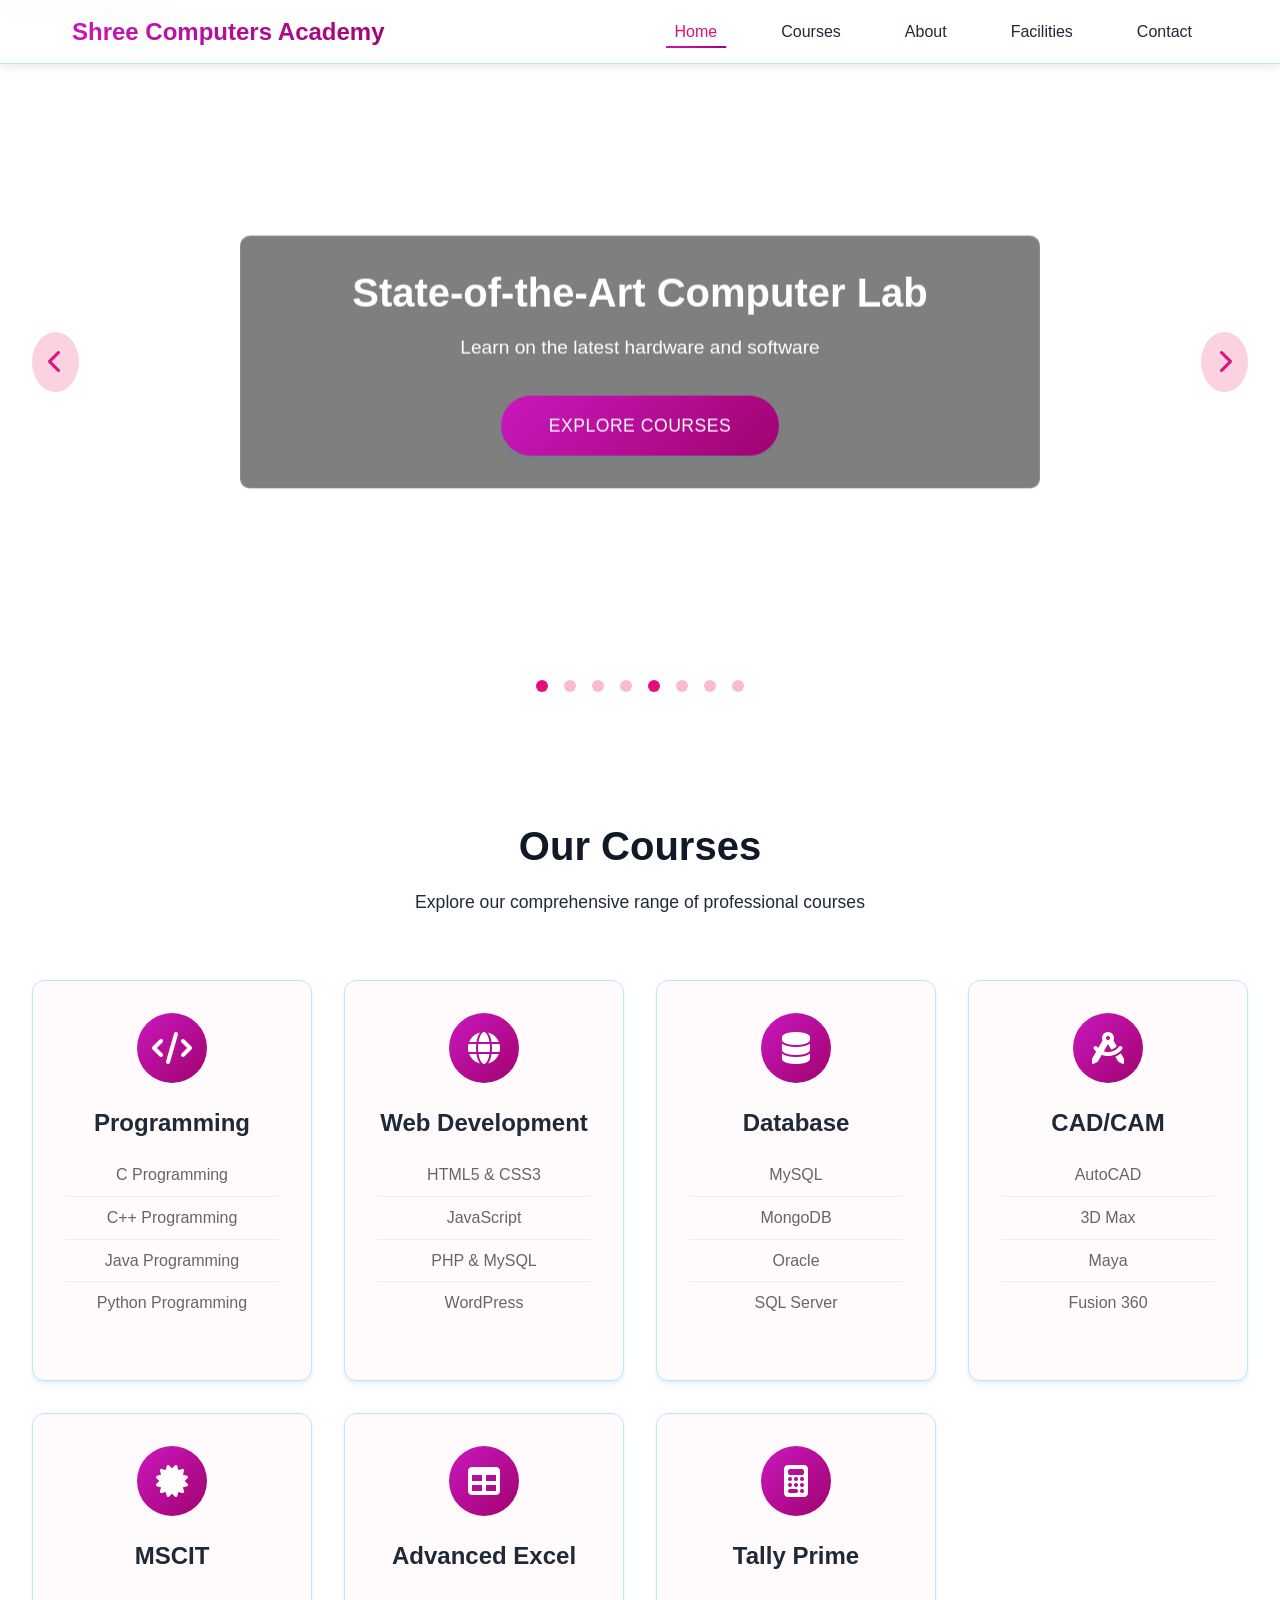
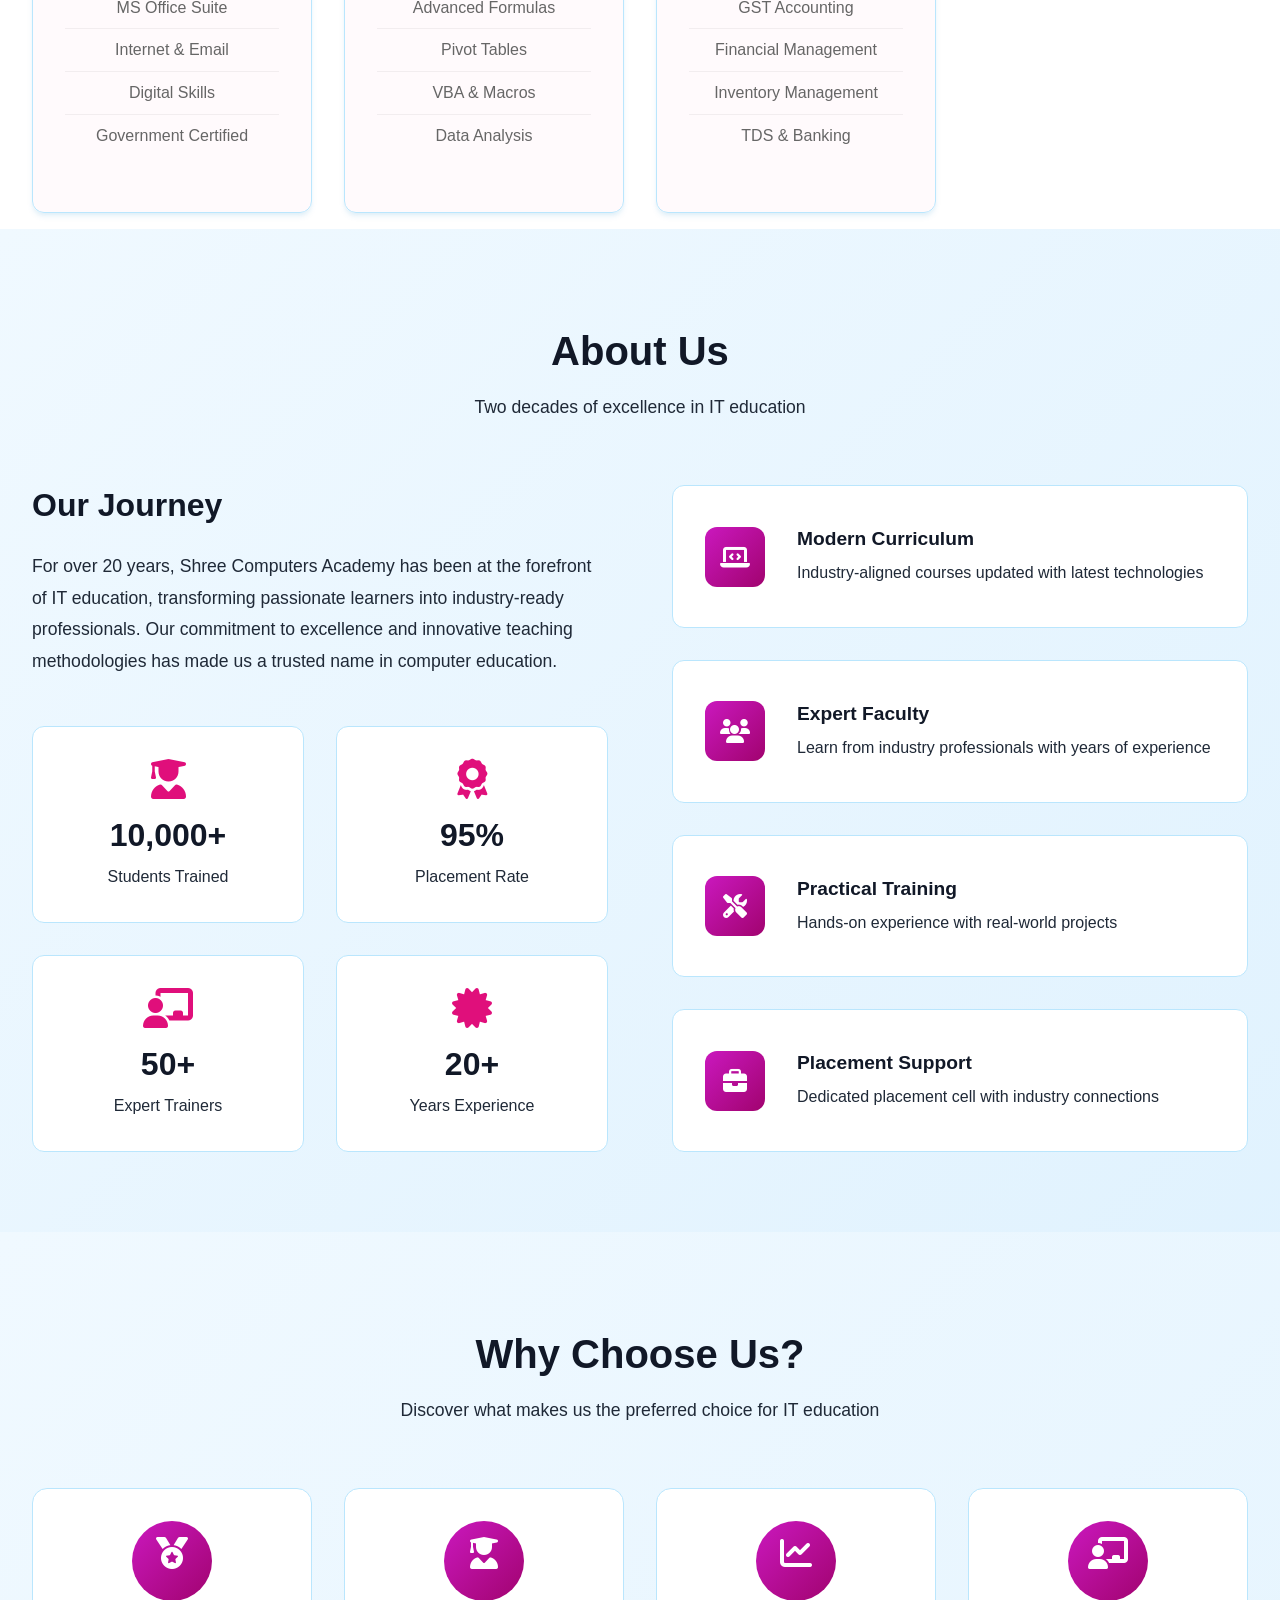
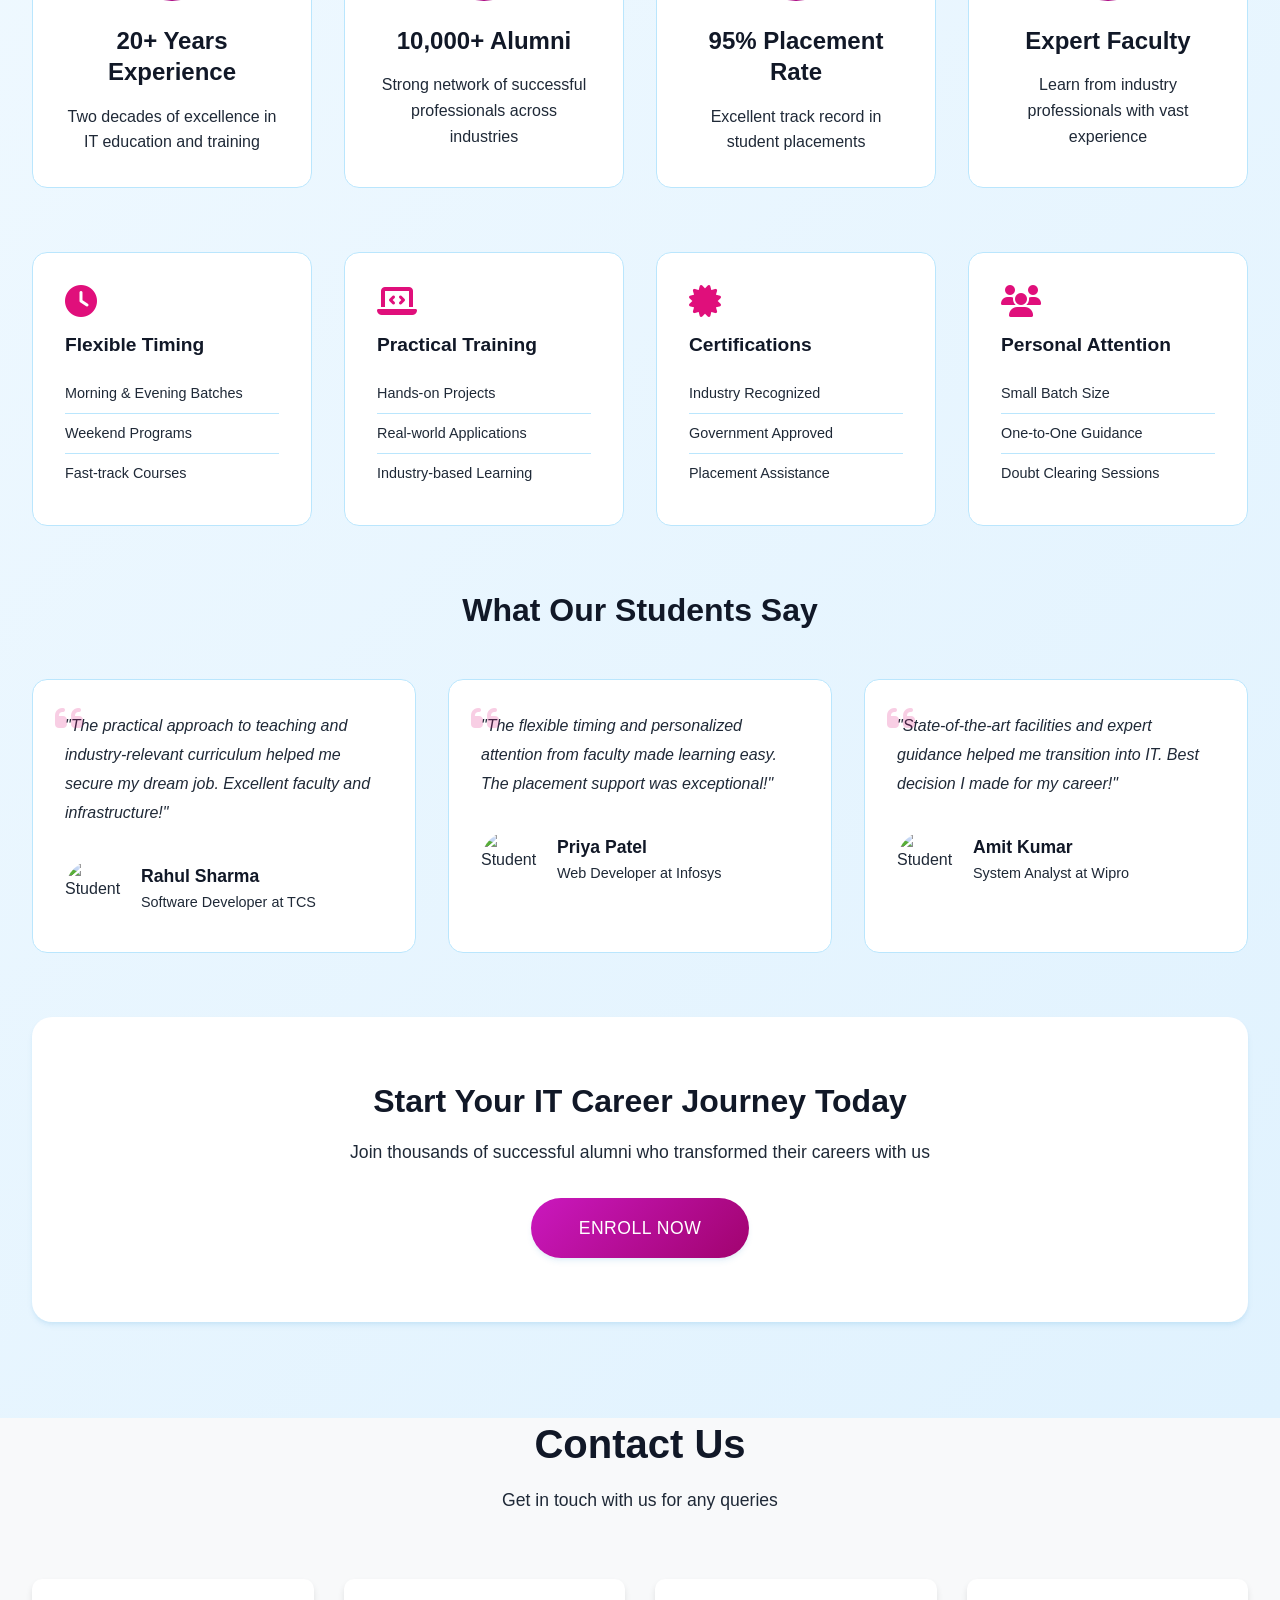
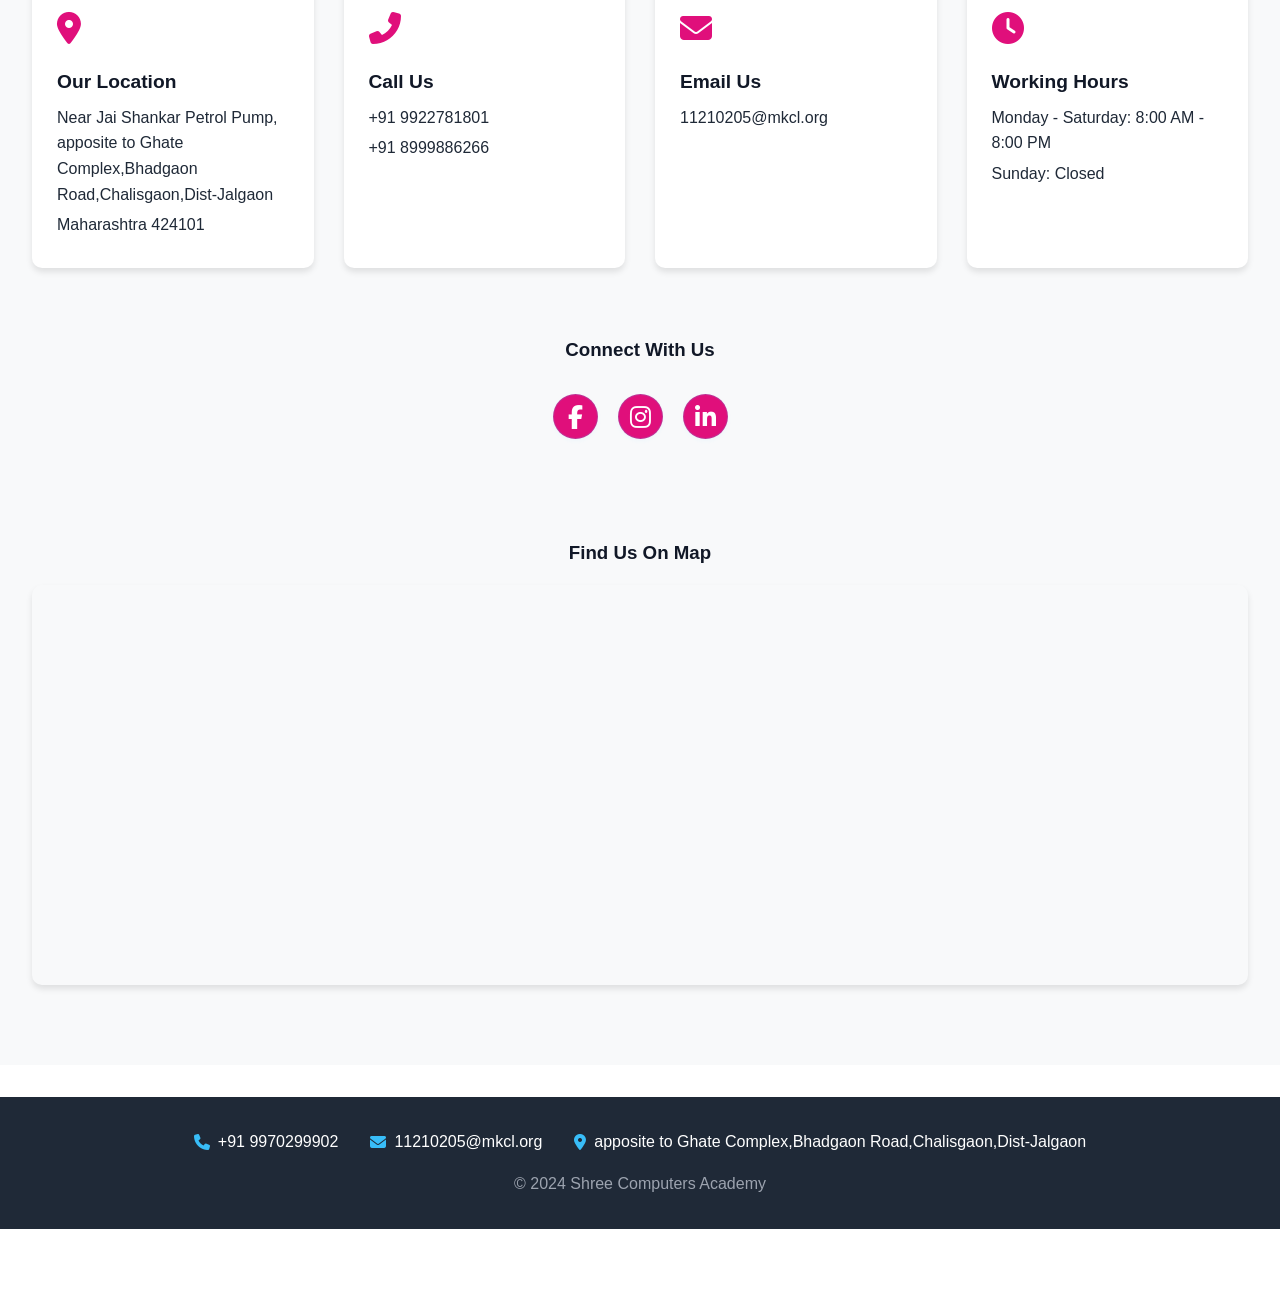
==== commit de798f5c: "second update" ====
--- a/index.html
+++ b/index.html
@@ -12,19 +12,19 @@
     <nav class="navbar">
         <div class="nav-container">
             <div class="logo">
-                <h1>Shree Computers</h1>
+                <h1>Shree Computers Academy</h1>
             </div>
             <div class="menu-toggle" id="mobile-menu">
-                <span></span>
-                <span></span>
-                <span></span>
+                <span class="bar"></span>
+                <span class="bar"></span>
+                <span class="bar"></span>
             </div>
             <ul class="nav-menu">
-                <li><a href="#home" class="active">Home</a></li>
-                <li><a href="#courses">Courses</a></li>
-                <li><a href="#about">About</a></li>
-                <li><a href="#why-choose-us">Why Choose Us</a></li>
-                <li><a href="#contact">Contact</a></li>
+                <li><a href="#home" class="nav-link">Home</a></li>
+                <li><a href="#courses" class="nav-link">Courses</a></li>
+                <li><a href="#about" class="nav-link">About</a></li>
+                <li><a href="#why-choose-us" class="nav-link">Facilities</a></li>
+                <li><a href="#contact" class="nav-link">Contact</a></li>
             </ul>
         </div>
     </nav>
--- a/style.css
+++ b/style.css
@@ -37,227 +37,6 @@
 
 /* Professional Navbar */
 .navbar {
-    background-color: rgba(255, 255, 255, 0.98);
-    box-shadow: 0 2px 10px rgba(0, 0, 0, 0.05);
-    padding: 0.75rem 0;
-}
-
-.nav-container {
-    max-width: 1280px;
-    padding: 0 2rem;
-}
-
-.logo h1 {
-    font-size: 1.75rem;
-    letter-spacing: -0.5px;
-}
-
-.nav-menu a {
-    font-weight: 500;
-    padding: 0.5rem 1rem;
-    border-radius: 6px;
-    transition: all 0.3s ease;
-}
-
-.nav-menu a:hover {
-    background-color: var(--background-color);
-    color: var(--primary-color);
-}
-
-/* Enhanced Hero Section */
-.hero {
-    height: 85vh;
-    min-height: 600px;
-}
-
-.slide-content {
-    max-width: 900px;
-    background: rgba(0, 0, 0, 0.4);
-    backdrop-filter: blur(8px);
-    border: 1px solid rgba(255, 255, 255, 0.1);
-    padding: 2.5rem;
-}
-
-.slide-content h2 {
-    font-size: 3rem;
-    font-weight: 700;
-    margin-bottom: 1.5rem;
-    line-height: 1.2;
-}
-
-.slide-content p {
-    font-size: 1.25rem;
-    margin-bottom: 2rem;
-    opacity: 0.9;
-}
-
-/* Professional Course Cards */
-.course-card {
-    background: #ffffff;
-    border-radius: 12px;
-    padding: 2rem;
-    transition: all 0.3s ease;
-    border: 1px solid var(--border-color);
-}
-
-.course-card:hover {
-    transform: translateY(-5px);
-    box-shadow: var(--hover-shadow);
-}
-
-.course-icon {
-    width: 80px;
-    height: 80px;
-    margin-bottom: 2rem;
-}
-
-.course-card h3 {
-    font-size: 1.5rem;
-    margin-bottom: 1.5rem;
-    color: var(--dark-color);
-}
-
-.course-features {
-    margin-bottom: 2rem;
-}
-
-.course-features li {
-    padding: 0.75rem 0;
-    color: var(--text-color);
-    border-bottom: 1px solid var(--border-color);
-}
-
-.course-features li:last-child {
-    border-bottom: none;
-}
-
-/* Professional Footer */
-.footer {
-    background: linear-gradient(135deg, #f8fafc 0%, #f1f5f9 100%);
-    padding-top: 5rem;
-}
-
-.footer-section {
-    background: #ffffff;
-    border-radius: 16px;
-    padding: 2rem;
-    box-shadow: var(--card-shadow);
-}
-
-.footer-logo h2 {
-    font-size: 2rem;
-    margin-bottom: 1rem;
-}
-
-.contact-info p {
-    display: flex;
-    align-items: center;
-    gap: 1rem;
-    margin-bottom: 1rem;
-}
-
-.social-links {
-    display: flex;
-    gap: 1rem;
-    margin-top: 2rem;
-}
-
-.social-link {
-    width: 45px;
-    height: 45px;
-    border-radius: 12px;
-    background: var(--background-color);
-    display: flex;
-    align-items: center;
-    justify-content: center;
-    transition: all 0.3s ease;
-}
-
-.social-link:hover {
-    background: var(--primary-color);
-    color: white;
-    transform: translateY(-3px);
-}
-
-.footer-bottom {
-    margin-top: 4rem;
-    padding: 2rem 0;
-    border-top: 1px solid var(--border-color);
-}
-
-/* Responsive Improvements */
-@media (max-width: 768px) {
-    .nav-container {
-        padding: 0 1rem;
-    }
-
-    .slide-content {
-        padding: 2rem;
-        width: 90%;
-    }
-
-    .slide-content h2 {
-        font-size: 2rem;
-    }
-
-    .footer-section {
-        margin-bottom: 2rem;
-    }
-}
-
-/* Button Styles */
-.cta-button {
-    padding: 1rem 2rem;
-    font-weight: 500;
-    border-radius: 8px;
-    text-transform: uppercase;
-    letter-spacing: 0.5px;
-    font-size: 0.9rem;
-}
-
-/* Section Titles */
-.section-title {
-    font-size: 2.5rem;
-    font-weight: 700;
-    margin-bottom: 1rem;
-    text-align: center;
-}
-
-.section-subtitle {
-    font-size: 1.1rem;
-    color: #64748b;
-    text-align: center;
-    max-width: 700px;
-    margin: 0 auto 4rem;
-}
-
-/* Container Width */
-.container {
-    max-width: 1280px;
-    margin: 0 auto;
-    padding: 0 2rem;
-}
-
-/* Section Spacing */
-section {
-    padding: 6rem 0;
-}
-
-/* Reset and Base Styles */
-* {
-    margin: 0;
-    padding: 0;
-    box-sizing: border-box;
-}
-
-body {
-    line-height: 1.6;
-    color: var(--text-color);
-    overflow-x: hidden;
-}
-
-/* Navbar Styles */
-.navbar {
     position: fixed;
     top: 0;
     left: 0;
@@ -267,12 +46,13 @@
     z-index: 1000;
     backdrop-filter: blur(10px);
     border-bottom: 1px solid var(--border-color);
+    padding: 1rem 0;
 }
 
 .nav-container {
     max-width: 1200px;
     margin: 0 auto;
-    padding: 1rem;
+    padding: 0 2rem;
     display: flex;
     justify-content: space-between;
     align-items: center;
@@ -285,50 +65,343 @@
     background: linear-gradient(135deg, var(--gradient-start) 0%, var(--gradient-end) 100%);
     -webkit-background-clip: text;
     -webkit-text-fill-color: transparent;
+    transition: transform 0.3s ease;
+}
+
+.logo h1:hover {
+    transform: scale(1.05);
 }
 
 .nav-menu {
     display: flex;
+    align-items: center;
+    gap: 2rem;
     list-style: none;
-    gap: 2rem;
-}
-
-.nav-menu a {
+}
+
+.nav-link {
+    color: var(--text-color);
     text-decoration: none;
-    color: var(--text-color);
     font-weight: 500;
-    transition: var(--transition);
+    font-size: 1rem;
+    padding: 0.5rem 1rem;
+    border-radius: 8px;
+    transition: all 0.3s ease;
     position: relative;
 }
 
-.nav-menu a::after {
+.nav-link::after {
     content: '';
     position: absolute;
-    bottom: -5px;
-    left: 0;
+    bottom: 0;
+    left: 50%;
+    transform: translateX(-50%);
     width: 0;
     height: 2px;
-    background-color: var(--primary-color);
-    transition: var(--transition);
-}
-
-.nav-menu a:hover::after,
-.nav-menu a.active::after {
-    width: 100%;
+    background: linear-gradient(135deg, var(--gradient-start) 0%, var(--gradient-end) 100%);
+    transition: width 0.3s ease;
+}
+
+.nav-link:hover::after,
+.nav-link.active::after {
+    width: 80%;
+}
+
+.nav-link:hover {
+    color: var(--primary-color);
 }
 
 .menu-toggle {
     display: none;
-    flex-direction: column;
-    gap: 6px;
     cursor: pointer;
-}
-
-.menu-toggle span {
-    width: 30px;
+    z-index: 1000;
+    padding: 0.5rem;
+    background: transparent;
+    border: none;
+}
+
+.bar {
+    display: block;
+    width: 25px;
     height: 2px;
-    background-color: var(--text-color);
-    transition: var(--transition);
+    margin: 5px auto;
+    background: linear-gradient(135deg, var(--gradient-start) 0%, var(--gradient-end) 100%);
+    transition: all 0.3s ease-in-out;
+}
+
+/* Prevent scrolling when menu is open */
+body.menu-open {
+    overflow: hidden;
+}
+
+@media screen and (max-width: 768px) {
+    .menu-toggle {
+        display: block;
+    }
+
+    .menu-toggle.active .bar:nth-child(1) {
+        transform: translateY(7px) rotate(45deg);
+    }
+
+    .menu-toggle.active .bar:nth-child(2) {
+        opacity: 0;
+    }
+
+    .menu-toggle.active .bar:nth-child(3) {
+        transform: translateY(-7px) rotate(-45deg);
+    }
+
+    .nav-menu {
+        position: fixed;
+        top: 0;
+        left: -100%;
+        width: 80%;
+        height: 100vh;
+        background: rgba(255, 255, 255, 0.98);
+        backdrop-filter: blur(10px);
+        display: flex;
+        flex-direction: column;
+        align-items: center;
+        justify-content: center;
+        gap: 2rem;
+        transition: left 0.3s ease-in-out;
+        z-index: 999;
+    }
+
+    .nav-menu.active {
+        left: 0;
+    }
+
+    .nav-link {
+        font-size: 1.4rem;
+        padding: 1rem 2rem;
+        opacity: 0;
+        transform: translateY(20px);
+        transition: all 0.3s ease-in-out;
+    }
+
+    .nav-menu.active .nav-link {
+        opacity: 1;
+        transform: translateY(0);
+    }
+
+    .nav-menu.active .nav-link:nth-child(1) { transition-delay: 0.1s; }
+    .nav-menu.active .nav-link:nth-child(2) { transition-delay: 0.2s; }
+    .nav-menu.active .nav-link:nth-child(3) { transition-delay: 0.3s; }
+    .nav-menu.active .nav-link:nth-child(4) { transition-delay: 0.4s; }
+    .nav-menu.active .nav-link:nth-child(5) { transition-delay: 0.5s; }
+
+    .nav-link::after {
+        bottom: -5px;
+        height: 3px;
+    }
+}
+
+@media screen and (max-width: 480px) {
+    .nav-link {
+        font-size: 1.2rem;
+        padding: 0.8rem 1.5rem;
+    }
+}
+
+/* Additional responsive adjustments */
+@media screen and (max-width: 480px) {
+    .logo h1 {
+        font-size: 1.2rem;
+    }
+}
+
+/* Enhanced Hero Section */
+.hero {
+    height: 85vh;
+    min-height: 600px;
+}
+
+.slide-content {
+    max-width: 900px;
+    background: rgba(0, 0, 0, 0.4);
+    backdrop-filter: blur(8px);
+    border: 1px solid rgba(255, 255, 255, 0.1);
+    padding: 2.5rem;
+}
+
+.slide-content h2 {
+    font-size: 3rem;
+    font-weight: 700;
+    margin-bottom: 1.5rem;
+    line-height: 1.2;
+    color: white;
+}
+
+.slide-content p {
+    font-size: 1.25rem;
+    margin-bottom: 2rem;
+    opacity: 0.9;
+}
+
+/* Professional Course Cards */
+.course-card {
+    background: #ffffff;
+    border-radius: 12px;
+    padding: 2rem;
+    transition: all 0.3s ease;
+    border: 1px solid var(--border-color);
+}
+
+.course-card:hover {
+    transform: translateY(-5px);
+    box-shadow: var(--hover-shadow);
+}
+
+.course-icon {
+    width: 80px;
+    height: 80px;
+    margin-bottom: 2rem;
+}
+
+.course-card h3 {
+    font-size: 1.5rem;
+    margin-bottom: 1.5rem;
+    color: var(--dark-color);
+}
+
+.course-features {
+    margin-bottom: 2rem;
+}
+
+.course-features li {
+    padding: 0.75rem 0;
+    color: var(--text-color);
+    border-bottom: 1px solid var(--border-color);
+}
+
+.course-features li:last-child {
+    border-bottom: none;
+}
+
+/* Professional Footer */
+.footer {
+    background: linear-gradient(135deg, #f8fafc 0%, #f1f5f9 100%);
+    padding-top: 5rem;
+}
+
+.footer-section {
+    background: #ffffff;
+    border-radius: 16px;
+    padding: 2rem;
+    box-shadow: var(--card-shadow);
+}
+
+.footer-logo h2 {
+    font-size: 2rem;
+    margin-bottom: 1rem;
+}
+
+.contact-info p {
+    display: flex;
+    align-items: center;
+    gap: 1rem;
+    margin-bottom: 1rem;
+}
+
+.social-links {
+    display: flex;
+    gap: 1rem;
+    margin-top: 2rem;
+}
+
+.social-link {
+    width: 45px;
+    height: 45px;
+    border-radius: 12px;
+    background: var(--background-color);
+    display: flex;
+    align-items: center;
+    justify-content: center;
+    transition: all 0.3s ease;
+}
+
+.social-link:hover {
+    background: var(--primary-color);
+    color: white;
+    transform: translateY(-3px);
+}
+
+.footer-bottom {
+    margin-top: 4rem;
+    padding: 2rem 0;
+    border-top: 1px solid var(--border-color);
+}
+
+/* Responsive Improvements */
+@media (max-width: 768px) {
+    .nav-container {
+        padding: 0 1rem;
+    }
+
+    .slide-content {
+        padding: 2rem;
+        width: 90%;
+    }
+
+    .slide-content h2 {
+        font-size: 2rem;
+    }
+
+    .footer-section {
+        margin-bottom: 2rem;
+    }
+}
+
+/* Button Styles */
+.cta-button {
+    padding: 1rem 2rem;
+    font-weight: 500;
+    border-radius: 8px;
+    text-transform: uppercase;
+    letter-spacing: 0.5px;
+    font-size: 0.9rem;
+}
+
+/* Section Titles */
+.section-title {
+    font-size: 2.5rem;
+    font-weight: 700;
+    margin-bottom: 1rem;
+    text-align: center;
+}
+
+.section-subtitle {
+    font-size: 1.1rem;
+    color: #64748b;
+    text-align: center;
+    max-width: 700px;
+    margin: 0 auto 4rem;
+}
+
+/* Container Width */
+.container {
+    max-width: 1280px;
+    margin: 0 auto;
+    padding: 0 2rem;
+}
+
+/* Section Spacing */
+section {
+    padding: 6rem 0;
+}
+
+/* Reset and Base Styles */
+* {
+    margin: 0;
+    padding: 0;
+    box-sizing: border-box;
+}
+
+body {
+    line-height: 1.6;
+    color: var(--text-color);
+    overflow-x: hidden;
 }
 
 /* Hero Section and Slider Styles */
@@ -480,66 +553,6 @@
     }
 }
 
-/* Responsive Design */
-@media (max-width: 768px) {
-    .menu-toggle {
-        display: flex;
-    }
-
-    .nav-menu {
-        position: fixed;
-        top: 70px;
-        left: -100%;
-        width: 100%;
-        height: calc(100vh - 70px);
-        background-color: rgba(255, 255, 255, 0.95);
-        flex-direction: column;
-        align-items: center;
-        padding: 2rem;
-        transition: var(--transition);
-        backdrop-filter: blur(10px);
-    }
-
-    .nav-menu.active {
-        left: 0;
-    }
-
-    .slide-content h2 {
-        font-size: 2rem;
-    }
-
-    .slide-content p {
-        font-size: 1rem;
-    }
-
-    .slider-btn {
-        padding: 0.8rem;
-        font-size: 1.2rem;
-    }
-}
-
-/* Container */
-.container {
-    max-width: 1200px;
-    margin: 0 auto;
-    padding: 2rem;
-}
-
-/* Section Styles */
-.section-title {
-    text-align: center;
-    font-size: 2.5rem;
-    color: var(--dark-color);
-    margin-bottom: 1rem;
-}
-
-.section-subtitle {
-    text-align: center;
-    font-size: 1.1rem;
-    color: var(--text-color);
-    margin-bottom: 3rem;
-}
-
 /* Courses Section */
 .courses {
     padding: 6rem 0;
@@ -1102,12 +1115,12 @@
 }
 
 /* Update hover states */
-.nav-menu a:hover,
-.nav-menu a.active {
+.nav-link:hover,
+.nav-link.active {
     color: var(--primary-color);
 }
 
-.nav-menu a::after {
+.nav-link::after {
     background-color: var(--primary-color);
 }
 
@@ -1352,7 +1365,7 @@
 }
 
 /* Navigation styles */
-.nav-menu a {
+.nav-link {
     position: relative;
     color: var(--text-color);
     text-decoration: none;
@@ -1360,7 +1373,7 @@
     transition: color 0.3s ease;
 }
 
-.nav-menu a::after {
+.nav-link::after {
     content: '';
     position: absolute;
     bottom: 0;
@@ -1372,13 +1385,13 @@
     transition: width 0.3s ease;
 }
 
-.nav-menu a:hover::after,
-.nav-menu a.active::after {
+.nav-link:hover::after,
+.nav-link.active::after {
     width: 80%;
 }
 
-.nav-menu a:hover,
-.nav-menu a.active {
+.nav-link:hover,
+.nav-link.active {
     color: var(--primary-color);
 }
 
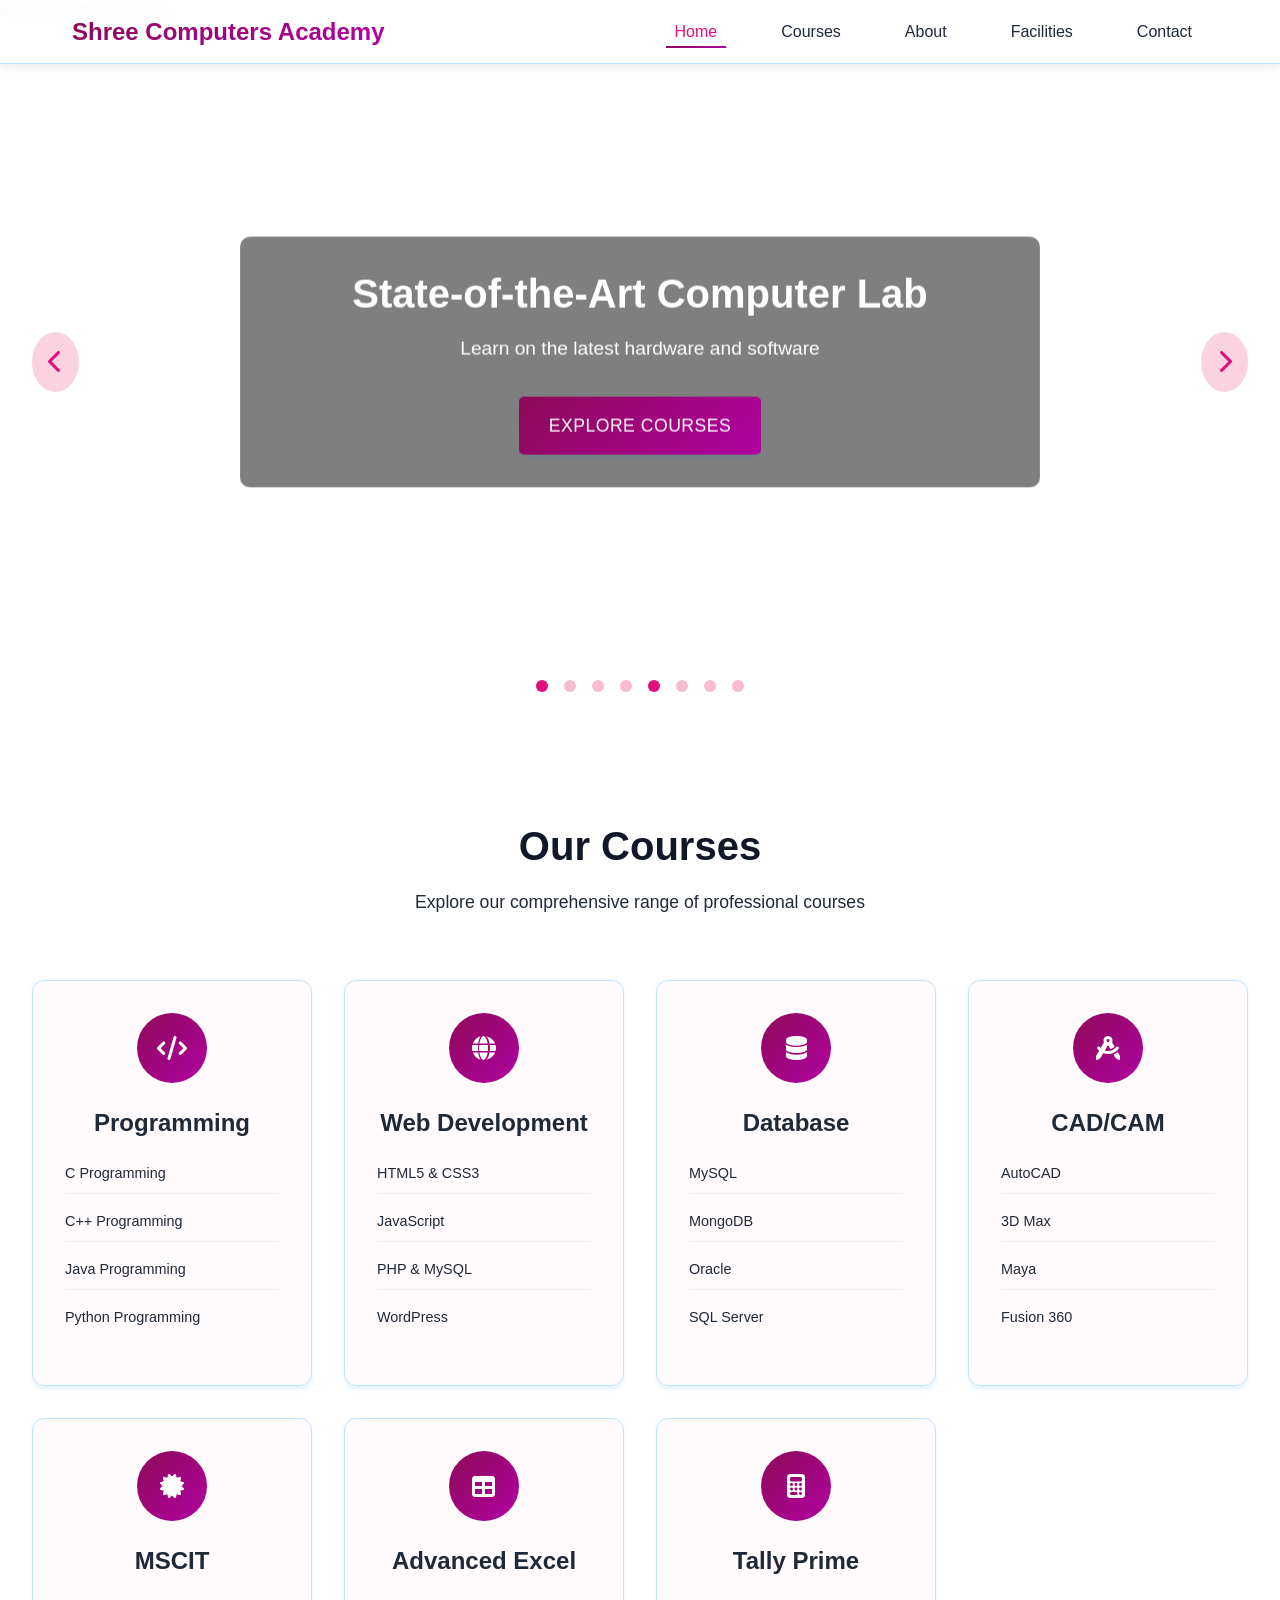
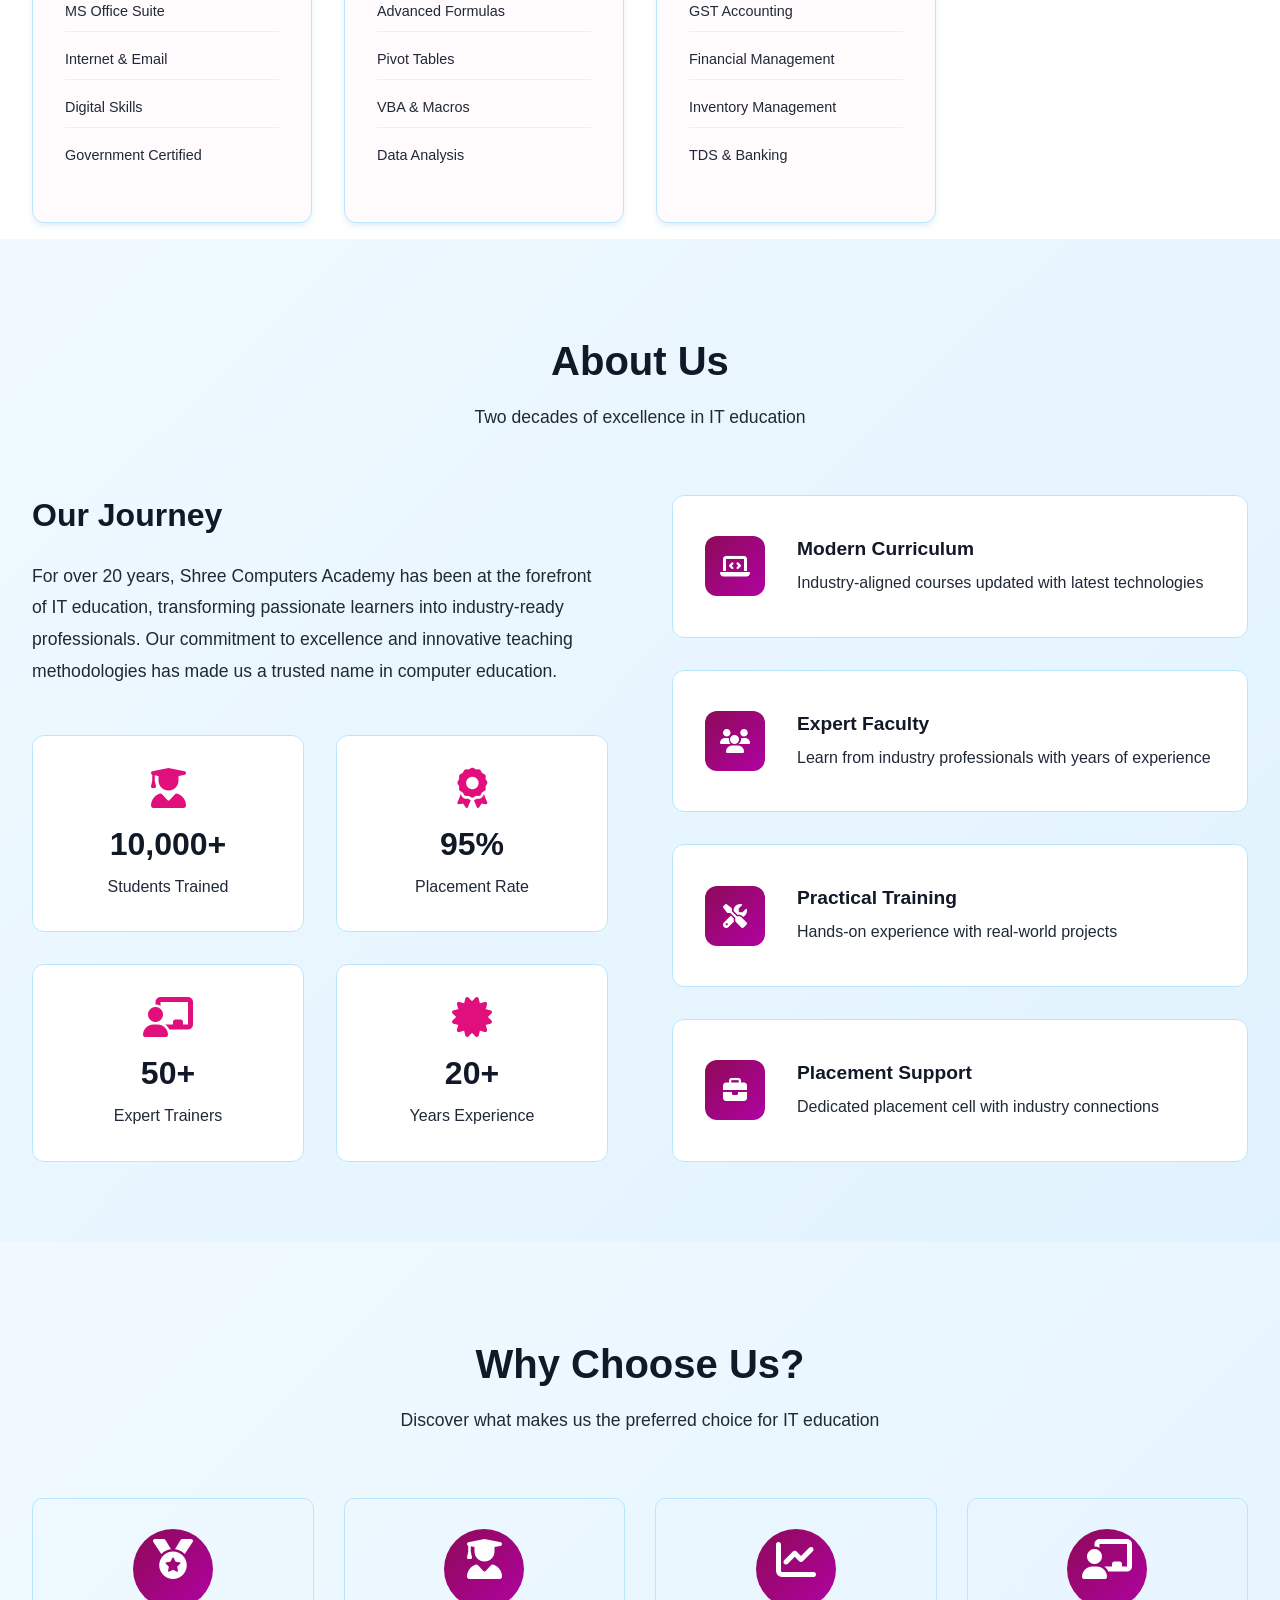
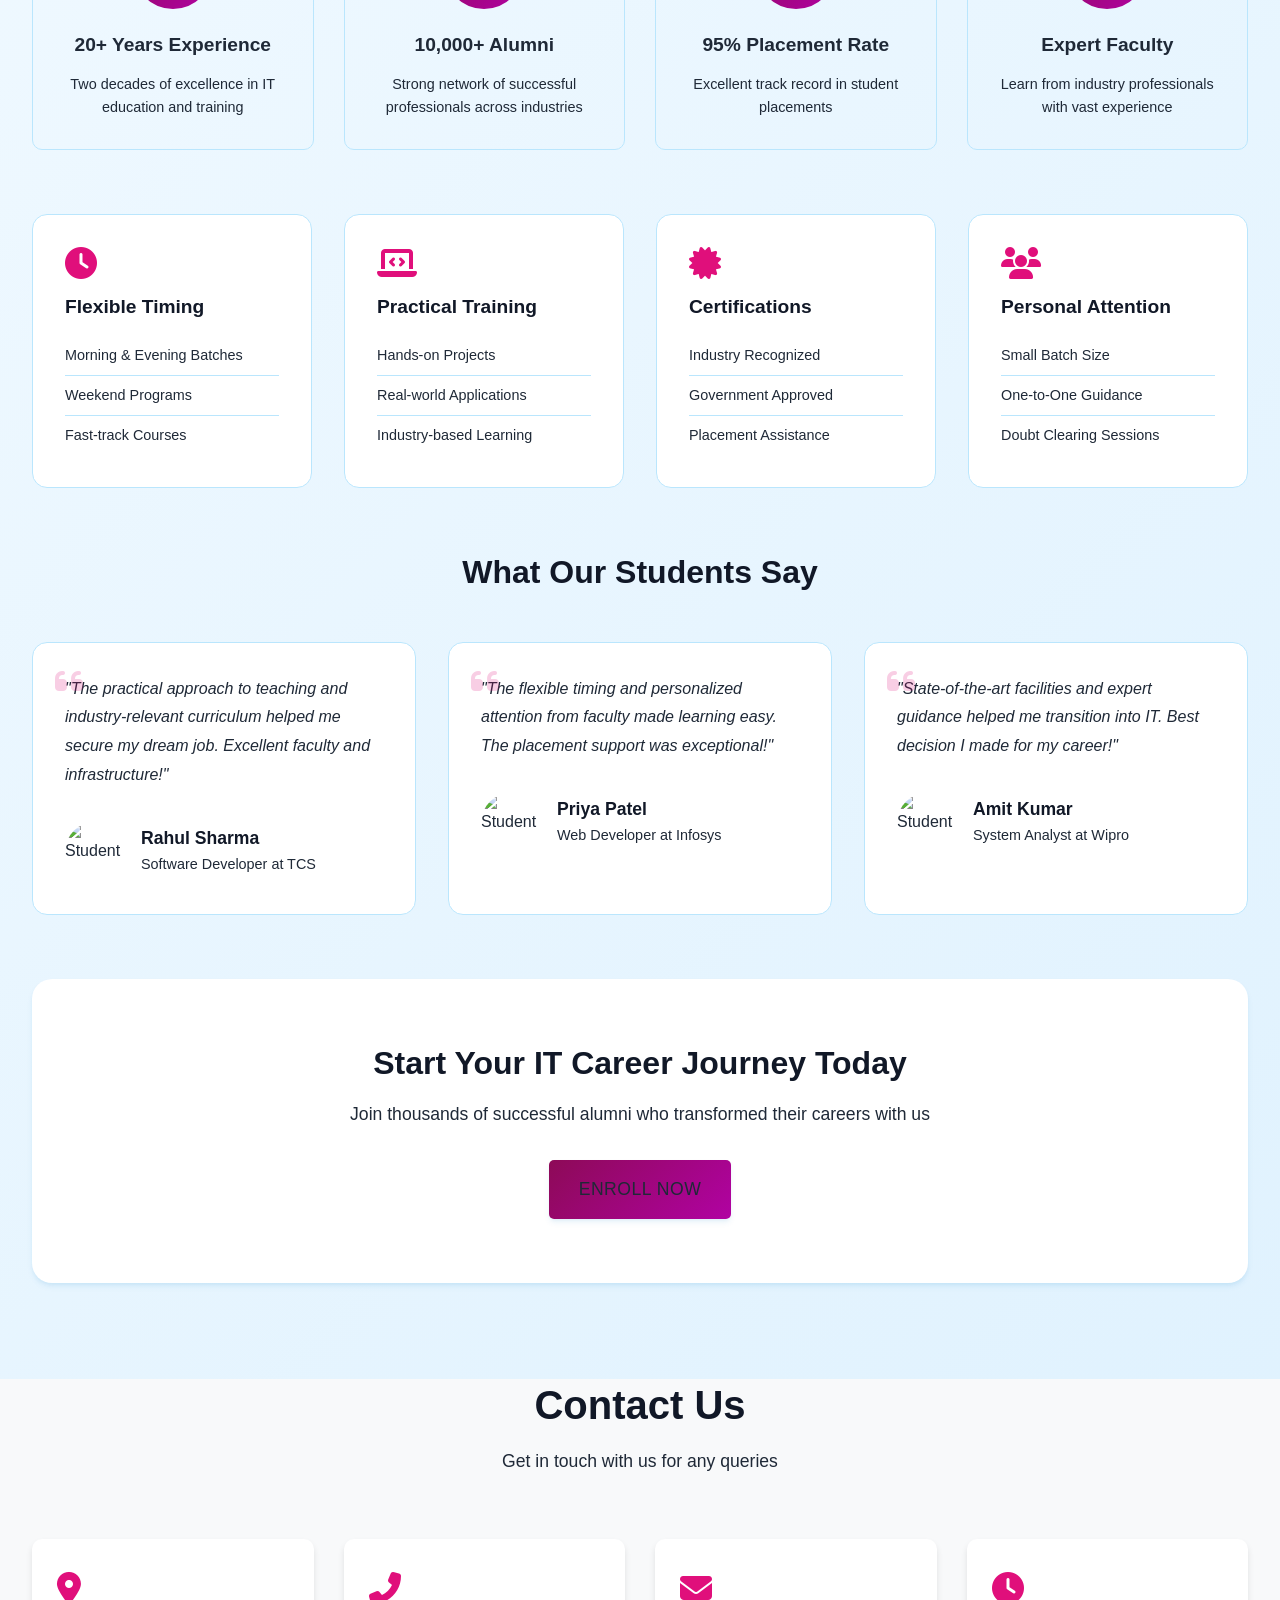
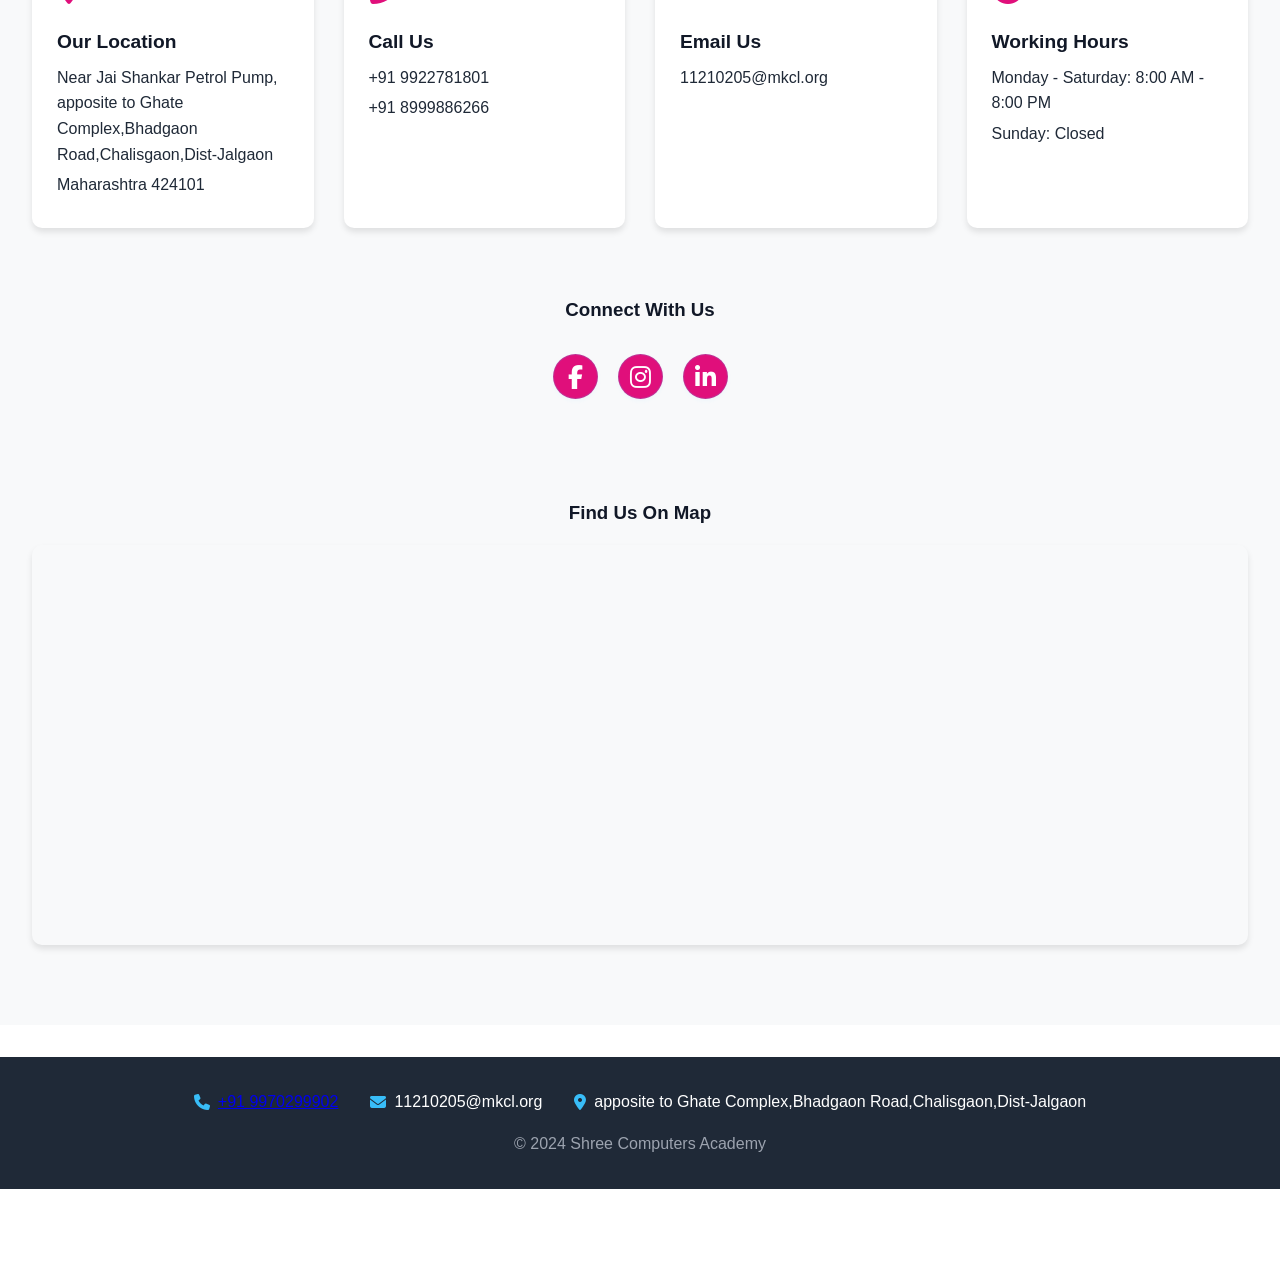
==== commit 7d7b60a2: "contact" ====
--- a/index.html
+++ b/index.html
@@ -54,7 +54,7 @@
                     <div class="slide-content">
                         <h2>Expert Guidance</h2>
                         <p>Learn from industry professionals</p>
-                        <a href="#why-choose-us" class="cta-button">View Why Choose Us</a>
+                        
                     </div>
                 </div>
                 <div class="slide">
@@ -500,7 +500,7 @@
     <footer class="simple-footer">
         <div class="container">
             <div class="footer-info">
-                <p><i class="fas fa-phone"></i> +91 9970299902</p>
+                <p><i class="fas fa-phone"></i> <a href="tel:+919970299902" >+91 9970299902 </a></p>
                 <p><i class="fas fa-envelope"></i> 11210205@mkcl.org</p>
                 <p><i class="fas fa-map-marker-alt"></i> apposite to Ghate Complex,Bhadgaon Road,Chalisgaon,Dist-Jalgaon</p>
             </div>
--- a/style.css
+++ b/style.css
@@ -13,9 +13,9 @@
     --success-color: #10b981;
     --warning-color: #f59e0b;
     --error-color: #ef4444;
-    --gradient-start: #ca18be;
-    --gradient-end: #a1036f;
-    --gradient-accent: #7d0c77;
+    --gradient-start: #8d0a57;
+    --gradient-end: #b102a2;
+    --gradient-accent: #d3269f;
     --card-shadow: 0 4px 6px -1px rgba(2, 132, 199, 0.1), 0 2px 4px -1px rgba(2, 132, 199, 0.06);
     --hover-shadow: 0 10px 15px -3px rgba(2, 132, 199, 0.1), 0 4px 6px -2px rgba(2, 132, 199, 0.05);
     --transition: all 0.3s ease-in-out;
@@ -226,7 +226,7 @@
 }
 
 .slide-content h2 {
-    font-size: 3rem;
+    font-size: 2rem;
     font-weight: 700;
     margin-bottom: 1.5rem;
     line-height: 1.2;
@@ -234,9 +234,62 @@
 }
 
 .slide-content p {
-    font-size: 1.25rem;
+    font-size: 1rem;
     margin-bottom: 2rem;
     opacity: 0.9;
+}
+
+/* Responsive Slider Styles */
+@media screen and (max-width: 768px) {
+    .slide-content h2 {
+        font-size: 1.4rem;
+        margin-bottom: 0.8rem;
+    }
+
+    .slide-content p {
+        font-size: 0.5rem;
+        margin-bottom: 1.5rem;
+    }
+
+    .cta-button {
+        padding: 0.8rem 1.5rem;
+        font-size: 0.9rem;
+    }
+}
+
+@media screen and (max-width: 480px) {
+    .slide-content {
+        padding: 1.2rem;
+    }
+
+    .slide-content h2 {
+        font-size: 1.2rem;
+        margin-bottom: 0.5rem;
+    }
+
+    .slide-content p {
+        font-size: 0.8rem;
+        margin-bottom: 1rem;
+        line-height: 1.4;
+    }
+
+    .cta-button {
+        padding: 0.6rem 1.2rem;
+        font-size: 0.8rem;
+    }
+}
+
+@media screen and (max-width: 360px) {
+    .slide-content h2 {
+        font-size: 15px;
+    }
+
+    .slide-content p {
+        font-size: 0.4rem;
+    }
+    .slide-content a{
+        font-size: 10px;
+    }
 }
 
 /* Professional Course Cards */
@@ -594,7 +647,7 @@
 }
 
 .course-icon i {
-    font-size: 2rem;
+    font-size: 1.5rem;
     color: white;
 }
 
@@ -1551,9 +1604,9 @@
 }
 
 .benefit-card i {
-    font-size: 2rem;
-    color: var(--primary-color);
-    margin-bottom: 1rem;
+    font-size: 2.5rem;
+    color: white;
+    margin-bottom: 20px;
 }
 
 .benefit-card h4 {
@@ -2050,4 +2103,272 @@
     .social-links {
         flex-wrap: wrap;
     }
+}
+
+/* Courses Hero Section */
+.courses-hero {
+    background: linear-gradient(rgba(0, 0, 0, 0.7), rgba(0, 0, 0, 0.7)), url('images/courses-hero.jpg');
+    background-size: cover;
+    background-position: center;
+    padding: 100px 0;
+    text-align: center;
+    color: var(--light);
+}
+
+.courses-hero .section-title {
+    font-size: 3rem;
+    margin-bottom: 1.5rem;
+    color: var(--light);
+}
+
+.courses-hero .section-subtitle {
+    font-size: 1.2rem;
+    max-width: 800px;
+    margin: 0 auto;
+    opacity: 0.9;
+}
+
+/* Course Categories */
+.course-categories {
+    padding: 80px 0;
+    background-color: var(--light);
+}
+
+.categories-grid {
+    display: grid;
+    grid-template-columns: repeat(auto-fit, minmax(300px, 1fr));
+    gap: 30px;
+    margin-top: 40px;
+}
+
+.category-card {
+    background: var(--white);
+    border-radius: 10px;
+    padding: 30px;
+    box-shadow: 0 5px 15px rgba(0, 0, 0, 0.1);
+    transition: transform 0.3s ease;
+}
+
+.category-card:hover {
+    transform: translateY(-5px);
+}
+
+.category-icon {
+    font-size: 2.5rem;
+    color: var(--primary);
+    margin-bottom: 20px;
+}
+
+.category-card h3 {
+    font-size: 1.5rem;
+    margin-bottom: 20px;
+    color: var(--dark);
+}
+
+.course-list {
+    display: grid;
+    gap: 20px;
+}
+
+.course-item {
+    background: var(--light);
+    border-radius: 8px;
+    padding: 20px;
+    transition: transform 0.3s ease;
+}
+
+.course-item:hover {
+    transform: translateY(-3px);
+}
+
+.course-item h4 {
+    font-size: 1.2rem;
+    margin-bottom: 10px;
+    color: var(--dark);
+}
+
+.course-item p {
+    font-size: 0.9rem;
+    color: var(--gray);
+    margin-bottom: 15px;
+}
+
+.course-features {
+    list-style: none;
+    padding: 0;
+    margin-bottom: 15px;
+}
+
+.course-features li {
+    display: flex;
+    align-items: center;
+    gap: 10px;
+    font-size: 0.9rem;
+    color: var(--gray);
+    margin-bottom: 8px;
+}
+
+.course-features i {
+    color: var(--primary);
+}
+
+.course-price {
+    font-size: 1.5rem;
+    font-weight: 700;
+    color: var(--primary);
+    margin-bottom: 15px;
+}
+
+.course-btn {
+    display: inline-block;
+    padding: 10px 20px;
+    background-color: var(--primary);
+    color: var(--white);
+    text-decoration: none;
+    border-radius: 5px;
+    transition: background-color 0.3s ease;
+}
+
+.course-btn:hover {
+    background-color: var(--primary-dark);
+}
+
+/* Course Benefits */
+.course-benefits {
+    padding: 80px 0;
+    background-color: var(--white);
+}
+
+.benefits-grid {
+    display: grid;
+    grid-template-columns: repeat(auto-fit, minmax(250px, 1fr));
+    gap: 30px;
+    margin-top: 40px;
+}
+
+.benefit-card {
+    text-align: center;
+    padding: 30px;
+    background: var(--light);
+    border-radius: 10px;
+    transition: transform 0.3s ease;
+}
+
+.benefit-card:hover {
+    transform: translateY(-5px);
+}
+
+.benefit-card i {
+    font-size: 2.5rem;
+    color: white;
+    margin-bottom: 20px;
+}
+
+.benefit-card h3 {
+    font-size: 1.2rem;
+    margin-bottom: 15px;
+    color: var(--dark);
+}
+
+.benefit-card p {
+    font-size: 0.9rem;
+    color: var(--gray);
+}
+
+/* Enrollment CTA */
+.enrollment-cta {
+    padding: 80px 0;
+    background: linear-gradient(rgba(0, 0, 0, 0.8), rgba(0, 0, 0, 0.8)), url('images/cta-bg.jpg');
+    background-size: cover;
+    background-position: center;
+    text-align: center;
+    color: var(--white);
+}
+
+.cta-content h2 {
+    font-size: 2.5rem;
+    margin-bottom: 20px;
+}
+
+.cta-content p {
+    font-size: 1.1rem;
+    margin-bottom: 30px;
+    opacity: 0.9;
+}
+
+.cta-button {
+    display: inline-block;
+    padding: 15px 30px;
+    background-color: var(--primary);
+    color: var(--white);
+    text-decoration: none;
+    border-radius: 5px;
+    font-size: 1.1rem;
+    transition: background-color 0.3s ease;
+}
+
+.cta-button:hover {
+    background-color: var(--primary-dark);
+}
+
+/* Responsive Styles */
+@media screen and (max-width: 768px) {
+    .courses-hero .section-title {
+        font-size: 2rem;
+    }
+
+    .courses-hero .section-subtitle {
+        font-size: 1rem;
+    }
+
+    .category-card {
+        padding: 20px;
+    }
+
+    .course-item {
+        padding: 15px;
+    }
+
+    .course-price {
+        font-size: 1.2rem;
+    }
+
+    .cta-content h2 {
+        font-size: 2rem;
+    }
+
+    .cta-content p {
+        font-size: 1rem;
+    }
+}
+
+@media screen and (max-width: 480px) {
+    .courses-hero .section-title {
+        font-size: 1.5rem;
+    }
+
+    .category-card h3 {
+        font-size: 1.2rem;
+    }
+
+    .course-item h4 {
+        font-size: 1rem;
+    }
+
+    .course-features li {
+        font-size: 0.8rem;
+    }
+
+    .benefit-card {
+        padding: 20px;
+    }
+
+    .cta-content h2 {
+        font-size: 1.5rem;
+    }
+
+    .cta-button {
+        padding: 12px 25px;
+        font-size: 1rem;
+    }
 } 
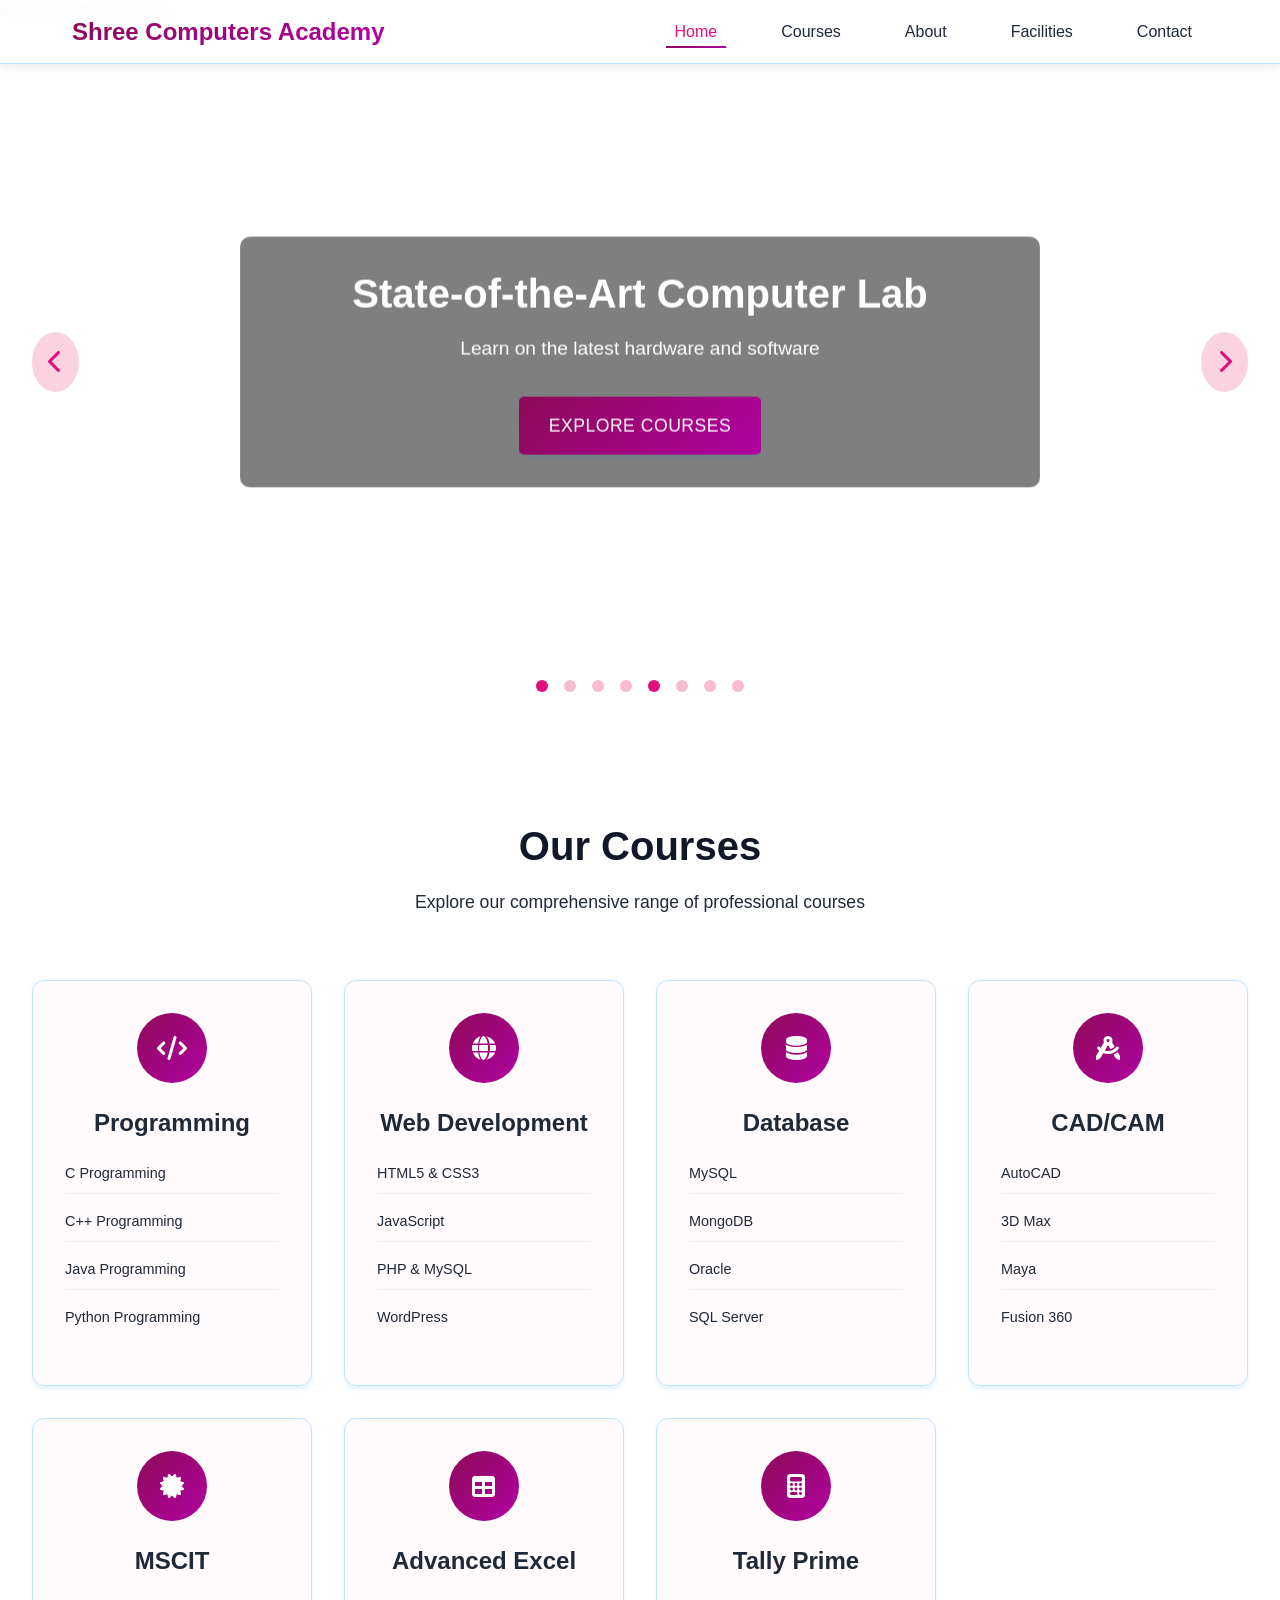
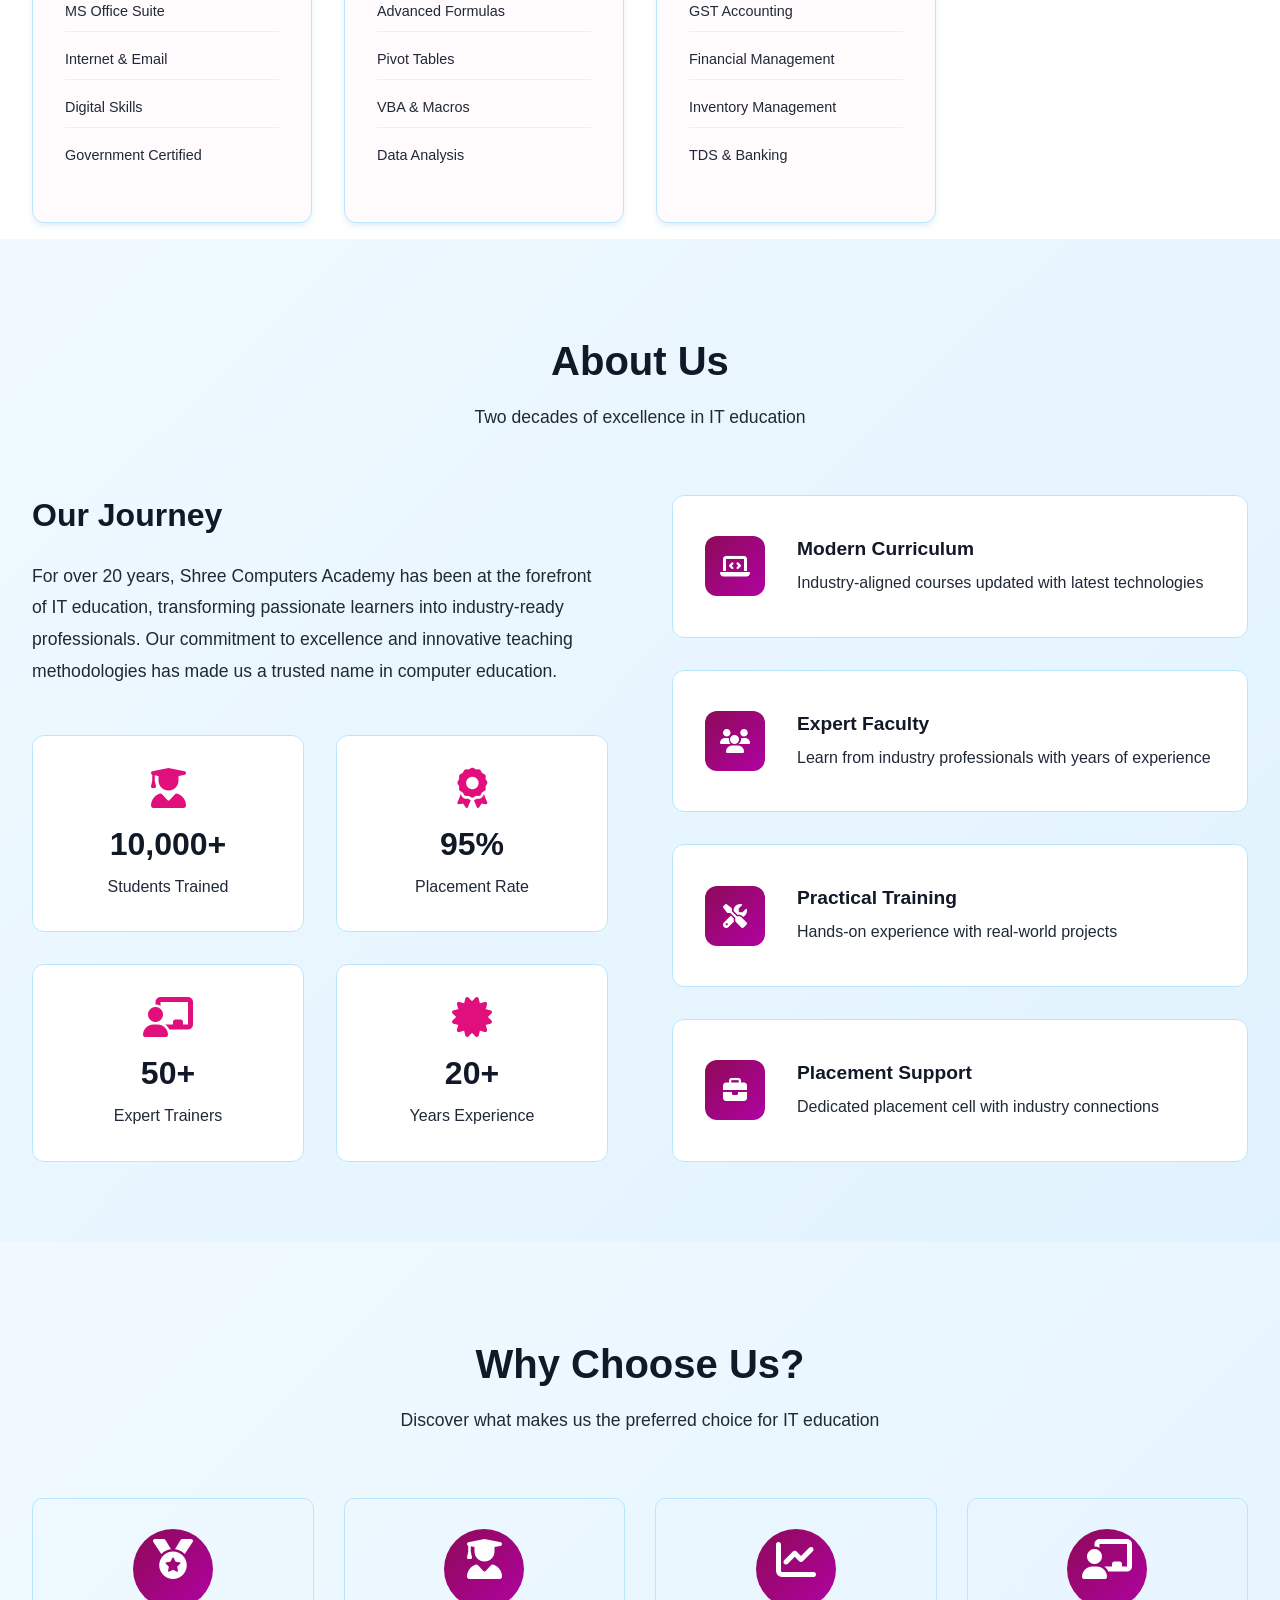
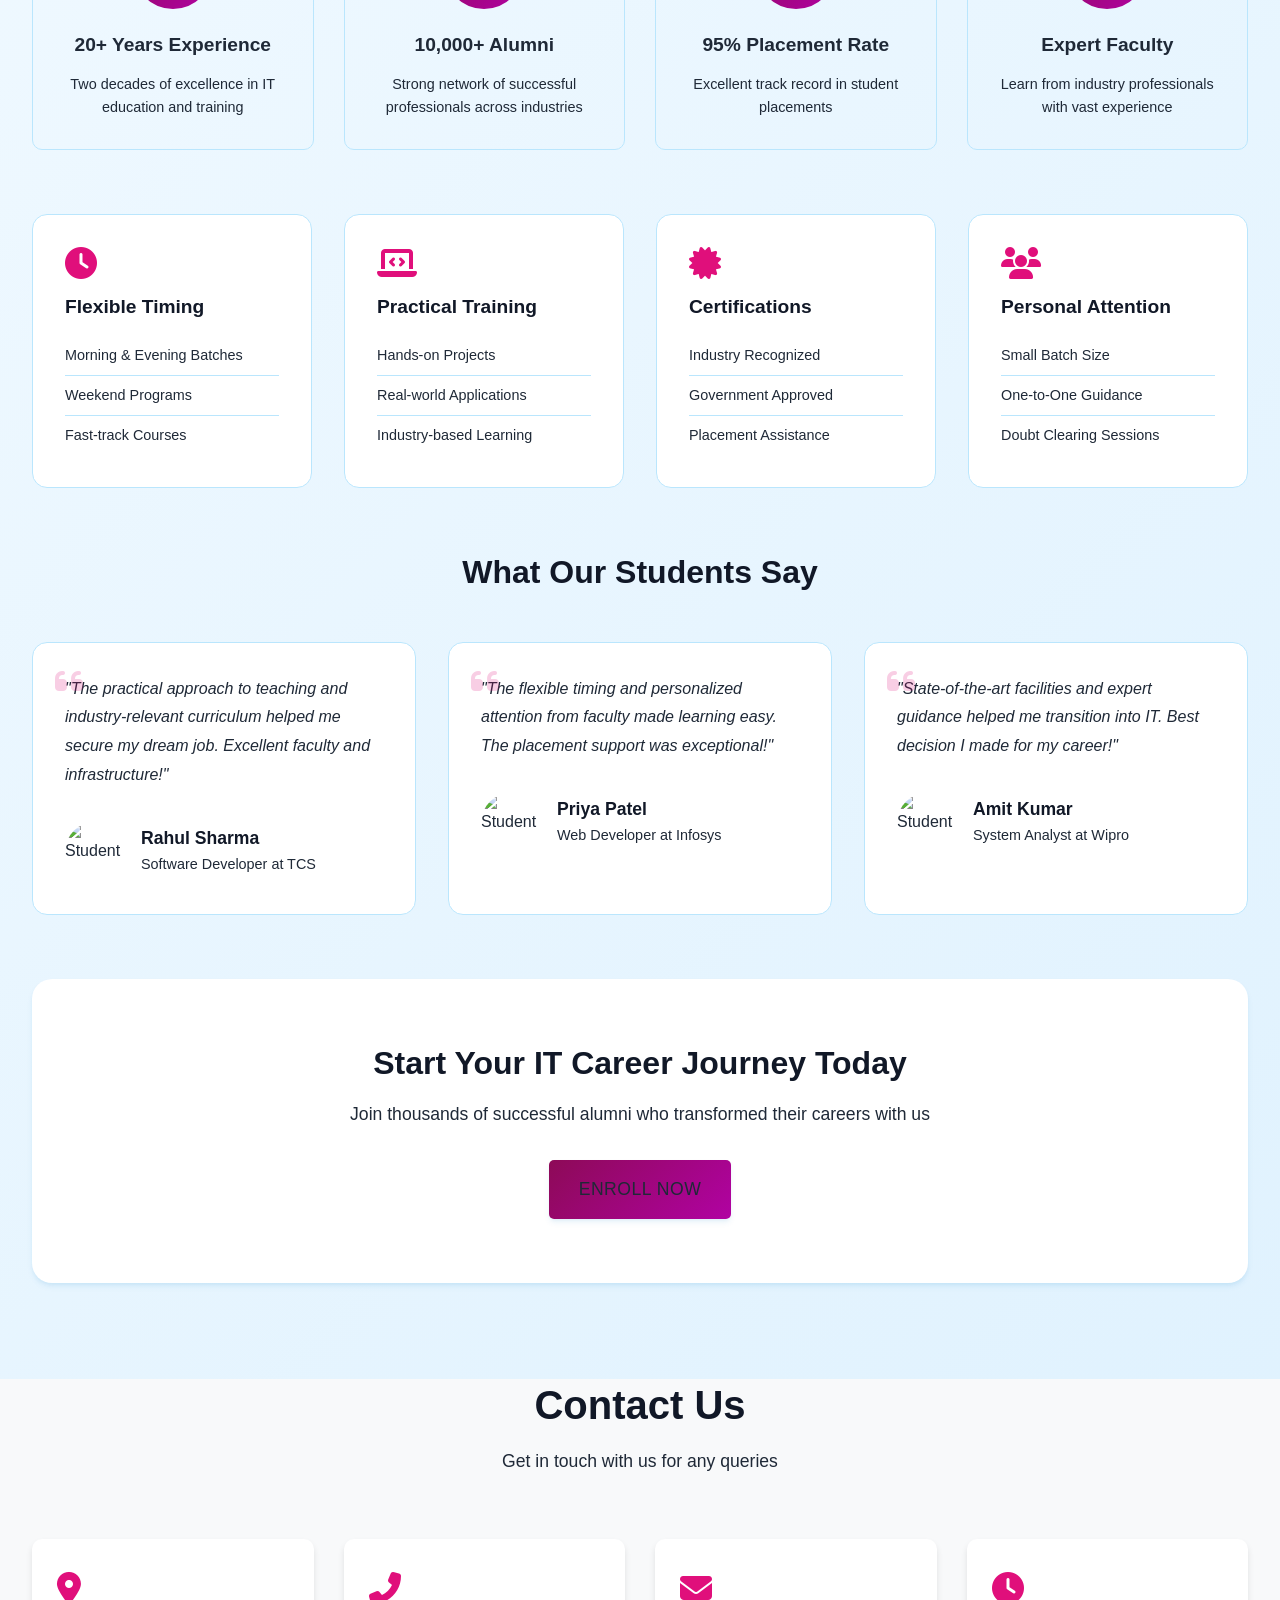
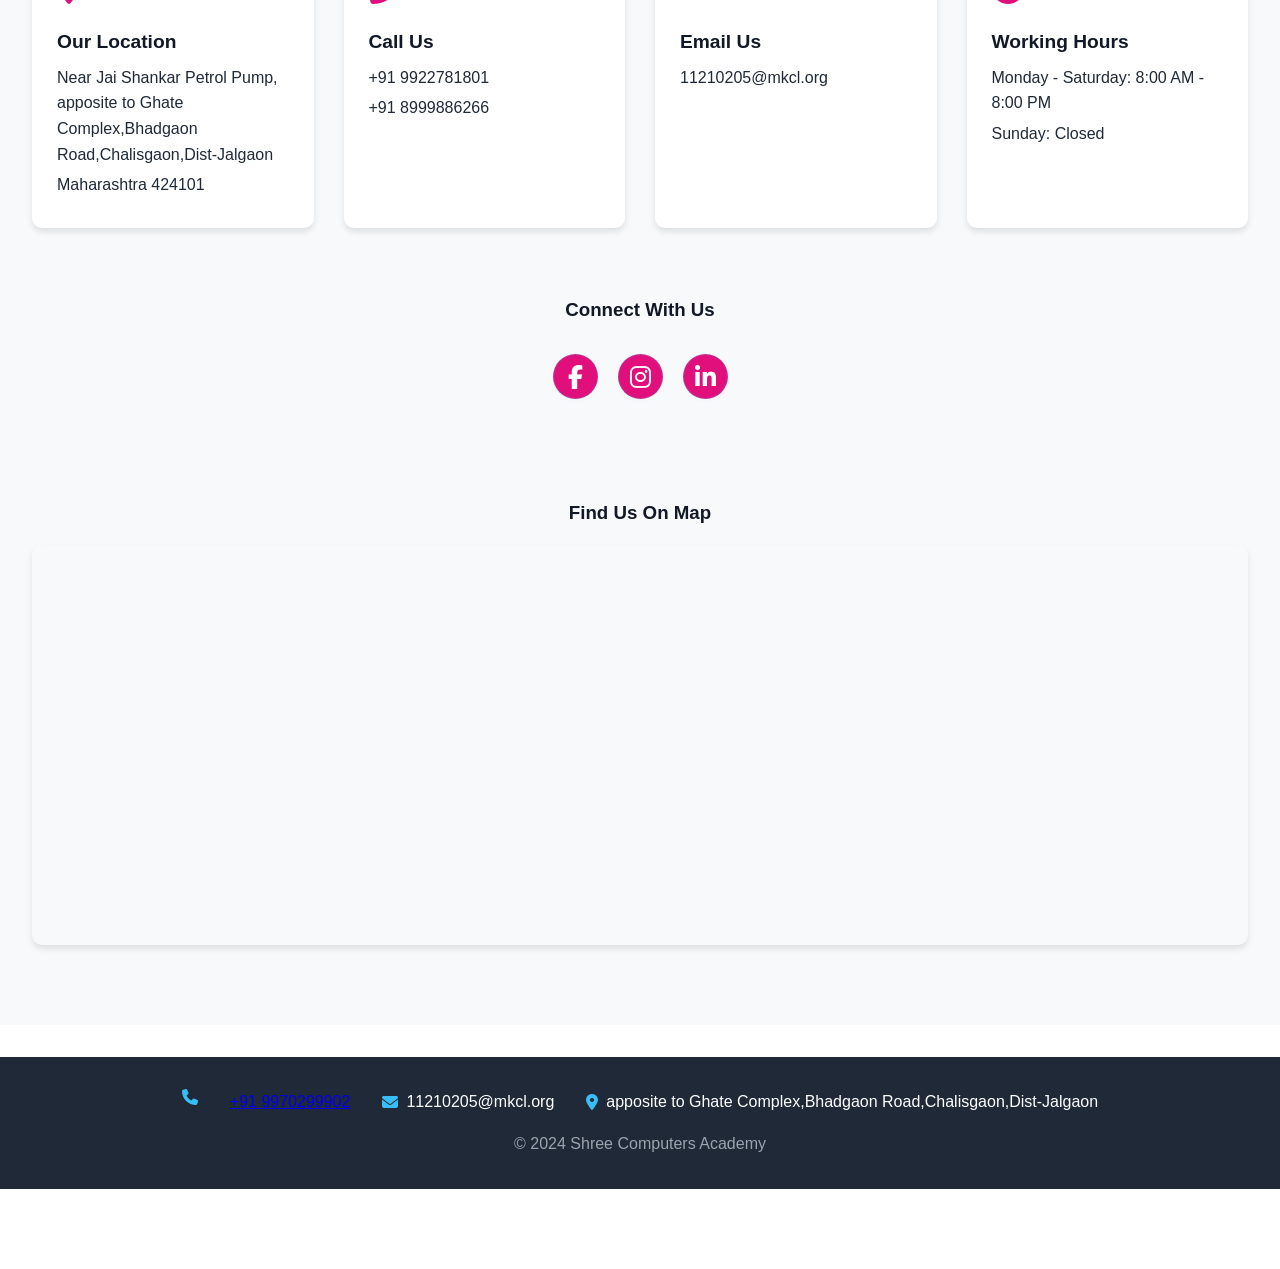
==== commit 3e7c2a95: "tel" ====
--- a/index.html
+++ b/index.html
@@ -500,7 +500,7 @@
     <footer class="simple-footer">
         <div class="container">
             <div class="footer-info">
-                <p><i class="fas fa-phone"></i> <a href="tel:+919970299902" >+91 9970299902 </a></p>
+                <i class="fas fa-phone"></i> <a href="tel:+919970299902" >+91 9970299902 </a>
                 <p><i class="fas fa-envelope"></i> 11210205@mkcl.org</p>
                 <p><i class="fas fa-map-marker-alt"></i> apposite to Ghate Complex,Bhadgaon Road,Chalisgaon,Dist-Jalgaon</p>
             </div>
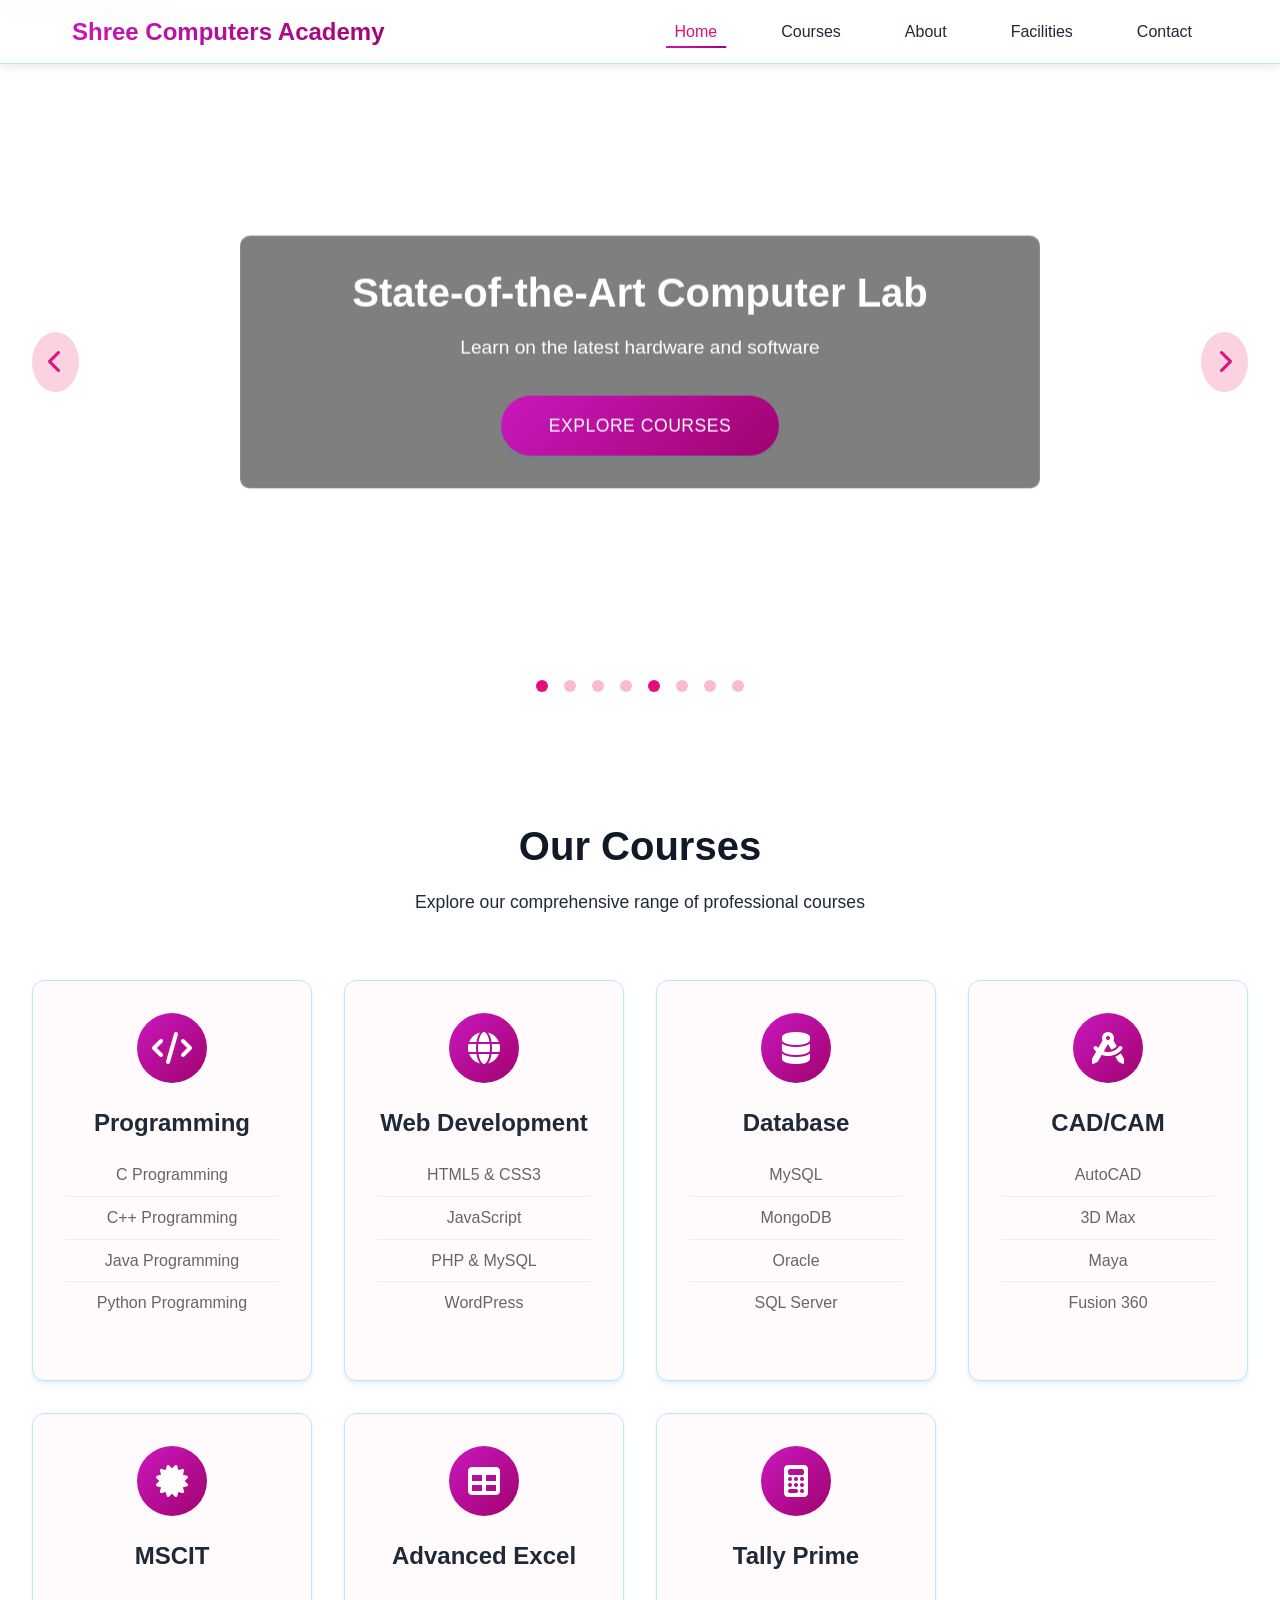
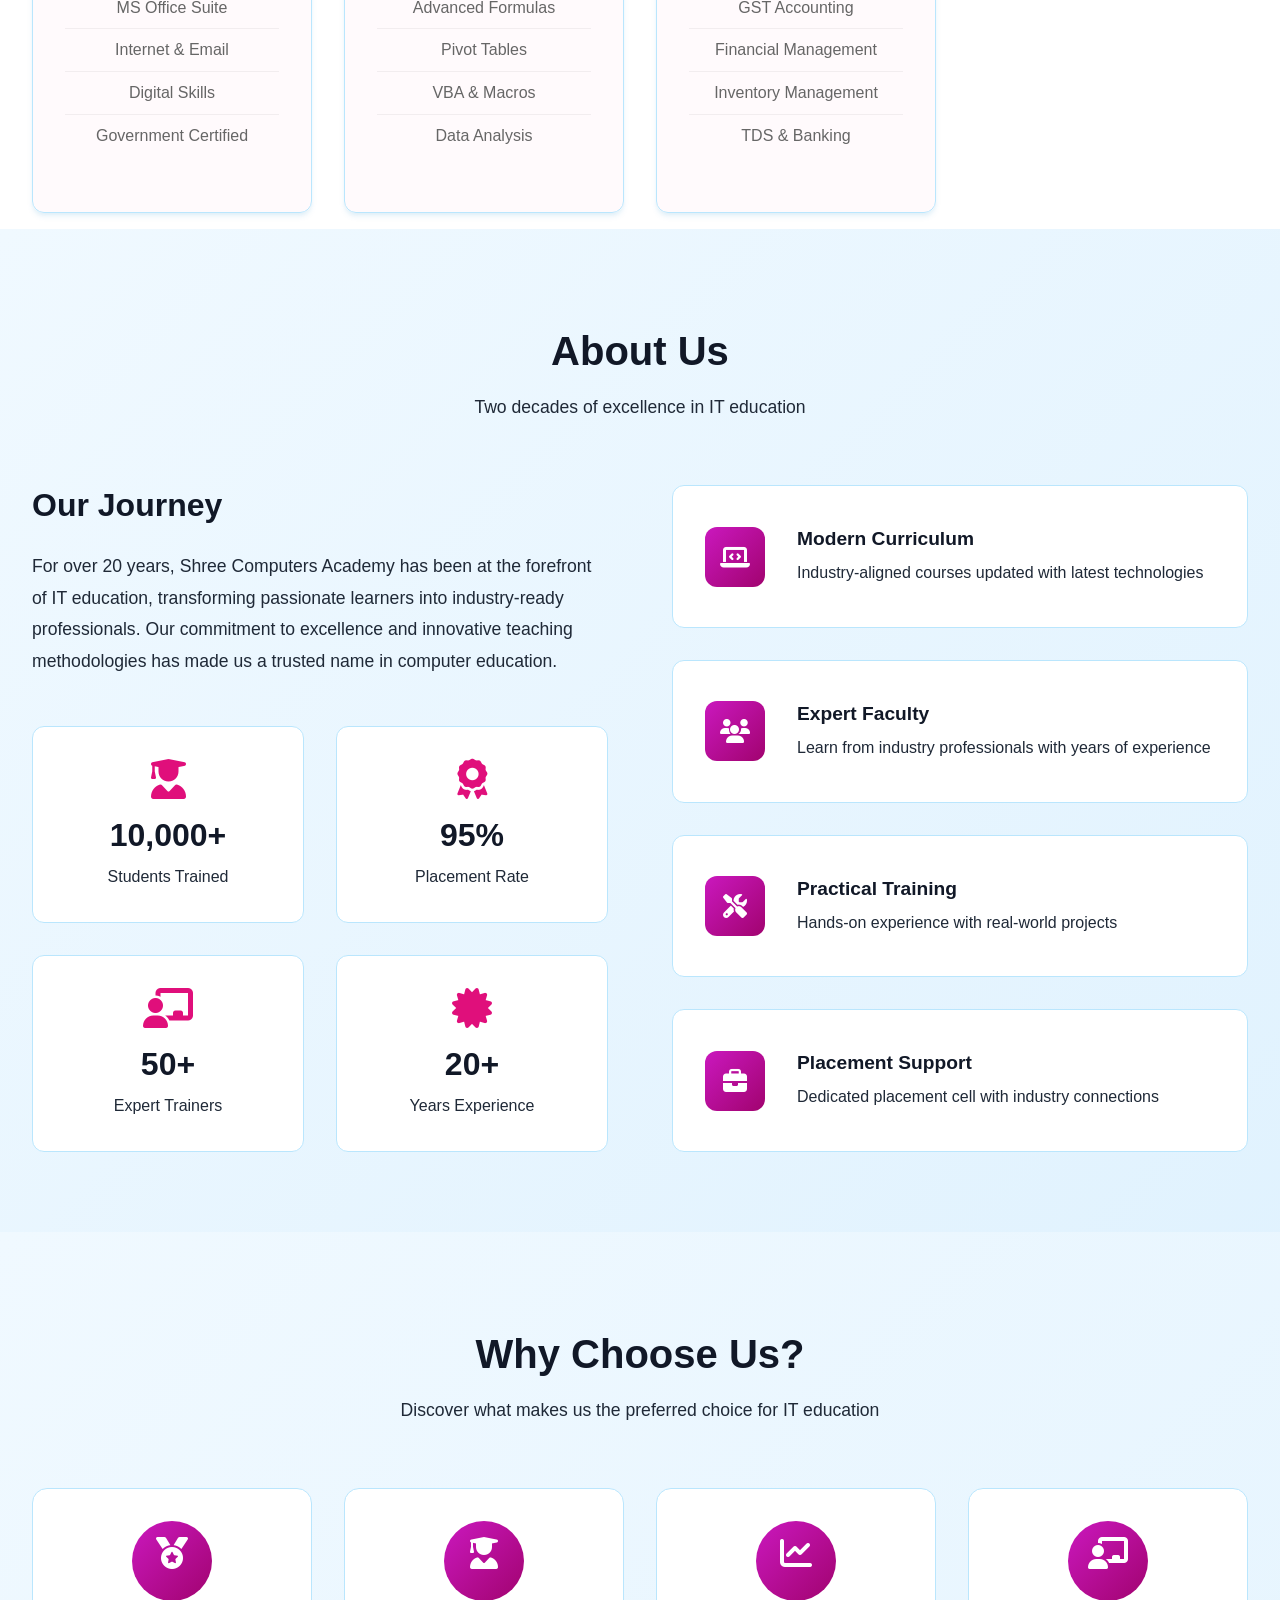
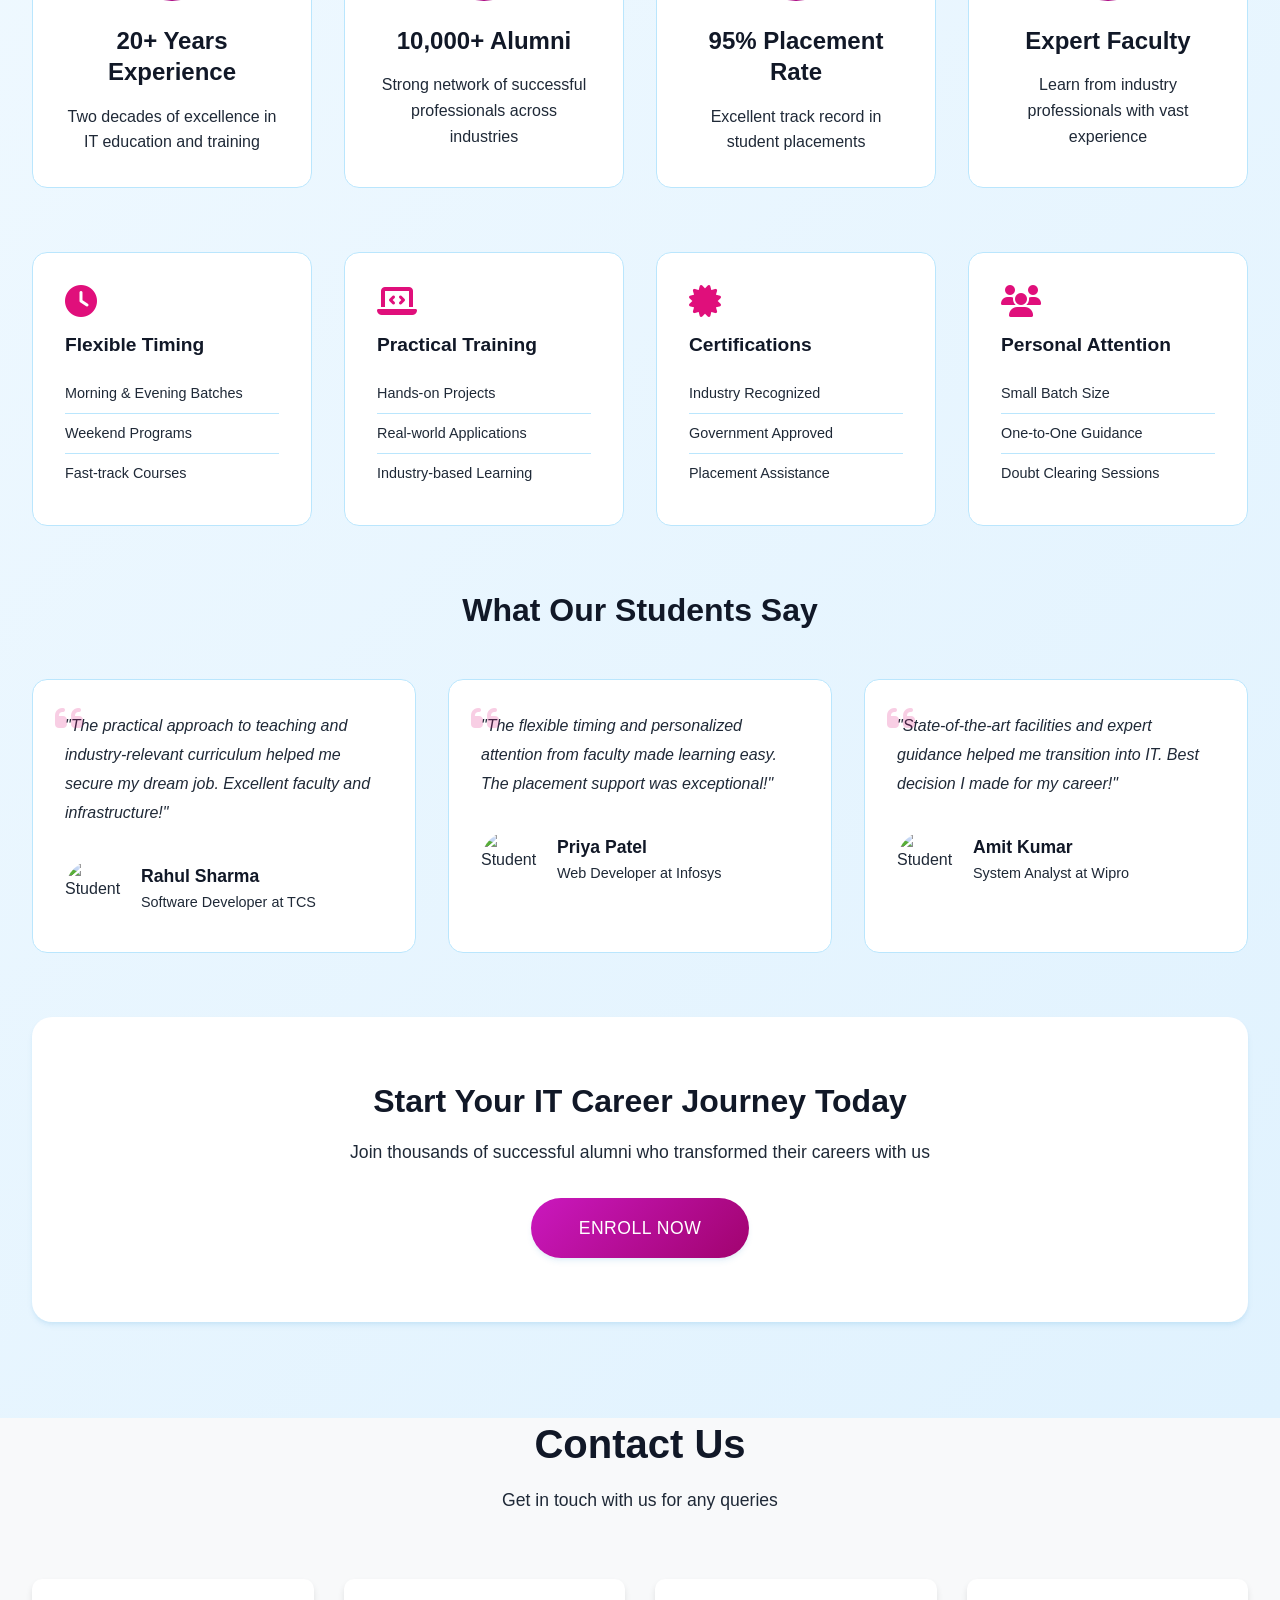
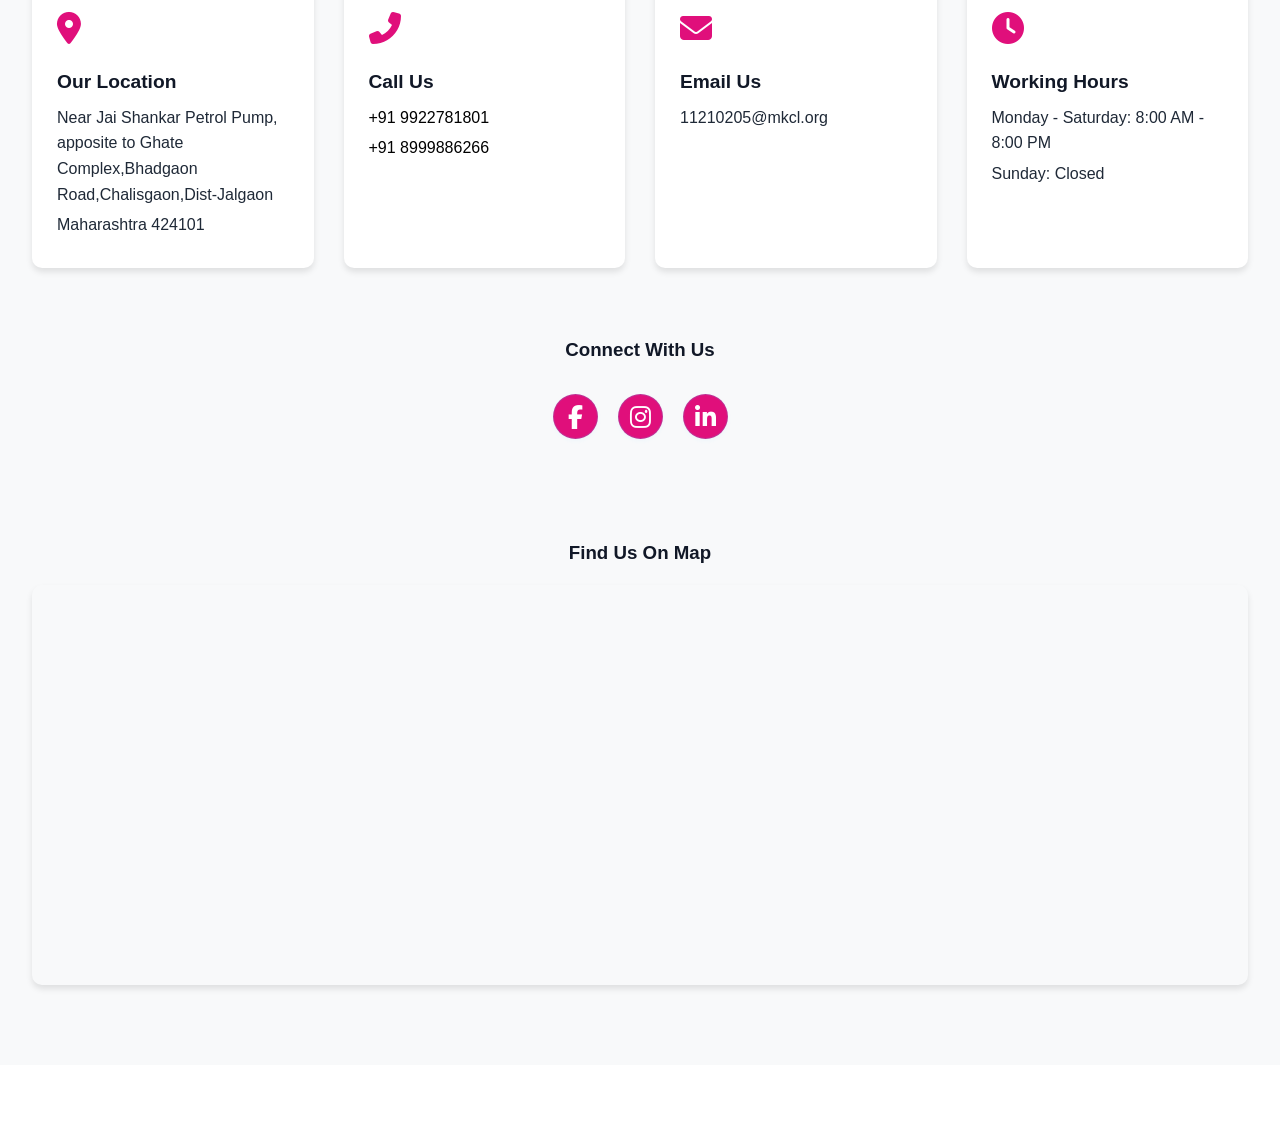
==== commit 8230b495: "latest_version" ====
--- a/index.html
+++ b/index.html
@@ -38,7 +38,8 @@
                     <div class="slide-content">
                         <h2>State-of-the-Art Computer Lab</h2>
                         <p>Learn on the latest hardware and software</p>
-                        <a href="#courses" class="cta-button">Explore Courses</a>
+                        <!-- <a href="#courses" class="cta-button">Explore Courses</a> -->
+                         <div class="cta-button">Explore Courses</div>
                     </div>
                 </div>
                 <div class="slide">
@@ -46,7 +47,8 @@
                     <div class="slide-content">
                         <h2>Advanced Technology</h2>
                         <p>Experience hands-on learning with modern equipment</p>
-                        <a href="#about" class="cta-button">Learn More</a>
+                        <!-- <a href="#about" class="cta-button">Learn More</a> -->
+                        <div class="cta-button">Learn More</div>
                     </div>
                 </div>
                 <div class="slide">
@@ -54,7 +56,8 @@
                     <div class="slide-content">
                         <h2>Expert Guidance</h2>
                         <p>Learn from industry professionals</p>
-                        
+                        <!-- <a href="#why-choose-us" class="cta-button">View Why Choose Us</a> -->
+                        <div class="cta-button">View Why Choose Us</div>
                     </div>
                 </div>
                 <div class="slide">
@@ -62,7 +65,8 @@
                     <div class="slide-content">
                         <h2>Professional Training Environment</h2>
                         <p>Modern facilities for better learning</p>
-                        <a href="#contact" class="cta-button">Contact Us</a>
+                        <!-- <a href="#contact" class="cta-button">Contact Us</a> -->
+                        <div class="cta-button">Explore Courses</div>
                     </div>
                 </div>
             </div>
@@ -431,8 +435,8 @@
                         </div>
                         <div class="info-content">
                             <h3>Call Us</h3>
-                            <p>+91 9922781801</p>
-                            <p>+91 8999886266</p>
+                            <p><a href="tel:+91 9970299902">+91 9922781801</a></p>
+                            <p><a href="tel:++91 8999886266">+91 8999886266</a></p>
                         </div>
                     </div>
 
@@ -481,32 +485,13 @@
                 <div class="map-section">
                     <h3>Find Us On Map</h3>
                     <div class="map-container">
-                        <iframe 
-                            src="https://www.google.com/maps/embed?pb=!1m18!1m12!1m3!1d3721.1234567890123!2d72.12345678901234!3d21.123456789012345!2m3!1f0!2f0!3f0!3m2!1i1024!2i768!4f13.1!3m3!1m2!1s0x0%3A0x0!2zMjHCsDA3JzM0LjQiTiA3MsKwMDcnNDUuNiJF!5e0!3m2!1sen!2sin!4v1234567890123!5m2!1sen!2sin" 
-                            width="100%" 
-                            height="400" 
-                            style="border:0;" 
-                            allowfullscreen="" 
-                            loading="lazy" 
-                            referrerpolicy="no-referrer-when-downgrade">
-                        </iframe>
+                        
+                        <iframe src="https://www.google.com/maps/embed?pb=!1m16!1m12!1m3!1d3737.952601681442!2d75.01246232399183!3d20.467139856833576!2m3!1f0!2f0!3f0!3m2!1i1024!2i768!4f13.1!2m1!1sshree%20compuets%20academy%2Cchalisgaon!5e0!3m2!1sen!2sin!4v1762874861717!5m2!1sen!2sin" width="100%" height="400" style="border:0;" allowfullscreen="" loading="lazy" referrerpolicy="no-referrer-when-downgrade"></iframe>
                     </div>
                 </div>
             </div>
         </div>
     </section>
-
-    <!-- Simple Footer -->
-    <footer class="simple-footer">
-        <div class="container">
-            <div class="footer-info">
-                <i class="fas fa-phone"></i> <a href="tel:+919970299902" >+91 9970299902 </a>
-                <p><i class="fas fa-envelope"></i> 11210205@mkcl.org</p>
-                <p><i class="fas fa-map-marker-alt"></i> apposite to Ghate Complex,Bhadgaon Road,Chalisgaon,Dist-Jalgaon</p>
-            </div>
-            <p class="copyright">&copy; 2024 Shree Computers Academy</p>
-        </div>
-    </footer>
 
     <script src="script.js"></script>
 </body>
--- a/style.css
+++ b/style.css
@@ -13,9 +13,9 @@
     --success-color: #10b981;
     --warning-color: #f59e0b;
     --error-color: #ef4444;
-    --gradient-start: #8d0a57;
-    --gradient-end: #b102a2;
-    --gradient-accent: #d3269f;
+    --gradient-start: #ca18be;
+    --gradient-end: #a1036f;
+    --gradient-accent: #7d0c77;
     --card-shadow: 0 4px 6px -1px rgba(2, 132, 199, 0.1), 0 2px 4px -1px rgba(2, 132, 199, 0.06);
     --hover-shadow: 0 10px 15px -3px rgba(2, 132, 199, 0.1), 0 4px 6px -2px rgba(2, 132, 199, 0.05);
     --transition: all 0.3s ease-in-out;
@@ -133,7 +133,10 @@
 body.menu-open {
     overflow: hidden;
 }
-
+a{
+    text-decoration: none;
+    color: black;
+}
 @media screen and (max-width: 768px) {
     .menu-toggle {
         display: block;
@@ -647,7 +650,7 @@
 }
 
 .course-icon i {
-    font-size: 1.5rem;
+    font-size: 2rem;
     color: white;
 }
 
@@ -1374,35 +1377,7 @@
     }
 }
 
-/* Simple Footer Styles */
-.simple-footer {
-    background-color: #1f2937;
-    color: #fff;
-    padding: 2rem 0;
-    margin-top: 2rem;
-}
-
-.footer-info {
-    display: flex;
-    justify-content: center;
-    gap: 2rem;
-    margin-bottom: 1rem;
-}
-
-.footer-info p {
-    display: flex;
-    align-items: center;
-    gap: 0.5rem;
-}
-
-.footer-info i {
-    color: #38bdf8;
-}
-
-.copyright {
-    text-align: center;
-    color: #9ca3af;
-}
+
 
 @media (max-width: 768px) {
     .footer-info {
@@ -1604,9 +1579,9 @@
 }
 
 .benefit-card i {
-    font-size: 2.5rem;
-    color: white;
-    margin-bottom: 20px;
+    font-size: 2rem;
+    color: var(--primary-color);
+    margin-bottom: 1rem;
 }
 
 .benefit-card h4 {
@@ -2103,272 +2078,4 @@
     .social-links {
         flex-wrap: wrap;
     }
-}
-
-/* Courses Hero Section */
-.courses-hero {
-    background: linear-gradient(rgba(0, 0, 0, 0.7), rgba(0, 0, 0, 0.7)), url('images/courses-hero.jpg');
-    background-size: cover;
-    background-position: center;
-    padding: 100px 0;
-    text-align: center;
-    color: var(--light);
-}
-
-.courses-hero .section-title {
-    font-size: 3rem;
-    margin-bottom: 1.5rem;
-    color: var(--light);
-}
-
-.courses-hero .section-subtitle {
-    font-size: 1.2rem;
-    max-width: 800px;
-    margin: 0 auto;
-    opacity: 0.9;
-}
-
-/* Course Categories */
-.course-categories {
-    padding: 80px 0;
-    background-color: var(--light);
-}
-
-.categories-grid {
-    display: grid;
-    grid-template-columns: repeat(auto-fit, minmax(300px, 1fr));
-    gap: 30px;
-    margin-top: 40px;
-}
-
-.category-card {
-    background: var(--white);
-    border-radius: 10px;
-    padding: 30px;
-    box-shadow: 0 5px 15px rgba(0, 0, 0, 0.1);
-    transition: transform 0.3s ease;
-}
-
-.category-card:hover {
-    transform: translateY(-5px);
-}
-
-.category-icon {
-    font-size: 2.5rem;
-    color: var(--primary);
-    margin-bottom: 20px;
-}
-
-.category-card h3 {
-    font-size: 1.5rem;
-    margin-bottom: 20px;
-    color: var(--dark);
-}
-
-.course-list {
-    display: grid;
-    gap: 20px;
-}
-
-.course-item {
-    background: var(--light);
-    border-radius: 8px;
-    padding: 20px;
-    transition: transform 0.3s ease;
-}
-
-.course-item:hover {
-    transform: translateY(-3px);
-}
-
-.course-item h4 {
-    font-size: 1.2rem;
-    margin-bottom: 10px;
-    color: var(--dark);
-}
-
-.course-item p {
-    font-size: 0.9rem;
-    color: var(--gray);
-    margin-bottom: 15px;
-}
-
-.course-features {
-    list-style: none;
-    padding: 0;
-    margin-bottom: 15px;
-}
-
-.course-features li {
-    display: flex;
-    align-items: center;
-    gap: 10px;
-    font-size: 0.9rem;
-    color: var(--gray);
-    margin-bottom: 8px;
-}
-
-.course-features i {
-    color: var(--primary);
-}
-
-.course-price {
-    font-size: 1.5rem;
-    font-weight: 700;
-    color: var(--primary);
-    margin-bottom: 15px;
-}
-
-.course-btn {
-    display: inline-block;
-    padding: 10px 20px;
-    background-color: var(--primary);
-    color: var(--white);
-    text-decoration: none;
-    border-radius: 5px;
-    transition: background-color 0.3s ease;
-}
-
-.course-btn:hover {
-    background-color: var(--primary-dark);
-}
-
-/* Course Benefits */
-.course-benefits {
-    padding: 80px 0;
-    background-color: var(--white);
-}
-
-.benefits-grid {
-    display: grid;
-    grid-template-columns: repeat(auto-fit, minmax(250px, 1fr));
-    gap: 30px;
-    margin-top: 40px;
-}
-
-.benefit-card {
-    text-align: center;
-    padding: 30px;
-    background: var(--light);
-    border-radius: 10px;
-    transition: transform 0.3s ease;
-}
-
-.benefit-card:hover {
-    transform: translateY(-5px);
-}
-
-.benefit-card i {
-    font-size: 2.5rem;
-    color: white;
-    margin-bottom: 20px;
-}
-
-.benefit-card h3 {
-    font-size: 1.2rem;
-    margin-bottom: 15px;
-    color: var(--dark);
-}
-
-.benefit-card p {
-    font-size: 0.9rem;
-    color: var(--gray);
-}
-
-/* Enrollment CTA */
-.enrollment-cta {
-    padding: 80px 0;
-    background: linear-gradient(rgba(0, 0, 0, 0.8), rgba(0, 0, 0, 0.8)), url('images/cta-bg.jpg');
-    background-size: cover;
-    background-position: center;
-    text-align: center;
-    color: var(--white);
-}
-
-.cta-content h2 {
-    font-size: 2.5rem;
-    margin-bottom: 20px;
-}
-
-.cta-content p {
-    font-size: 1.1rem;
-    margin-bottom: 30px;
-    opacity: 0.9;
-}
-
-.cta-button {
-    display: inline-block;
-    padding: 15px 30px;
-    background-color: var(--primary);
-    color: var(--white);
-    text-decoration: none;
-    border-radius: 5px;
-    font-size: 1.1rem;
-    transition: background-color 0.3s ease;
-}
-
-.cta-button:hover {
-    background-color: var(--primary-dark);
-}
-
-/* Responsive Styles */
-@media screen and (max-width: 768px) {
-    .courses-hero .section-title {
-        font-size: 2rem;
-    }
-
-    .courses-hero .section-subtitle {
-        font-size: 1rem;
-    }
-
-    .category-card {
-        padding: 20px;
-    }
-
-    .course-item {
-        padding: 15px;
-    }
-
-    .course-price {
-        font-size: 1.2rem;
-    }
-
-    .cta-content h2 {
-        font-size: 2rem;
-    }
-
-    .cta-content p {
-        font-size: 1rem;
-    }
-}
-
-@media screen and (max-width: 480px) {
-    .courses-hero .section-title {
-        font-size: 1.5rem;
-    }
-
-    .category-card h3 {
-        font-size: 1.2rem;
-    }
-
-    .course-item h4 {
-        font-size: 1rem;
-    }
-
-    .course-features li {
-        font-size: 0.8rem;
-    }
-
-    .benefit-card {
-        padding: 20px;
-    }
-
-    .cta-content h2 {
-        font-size: 1.5rem;
-    }
-
-    .cta-button {
-        padding: 12px 25px;
-        font-size: 1rem;
-    }
 } 
